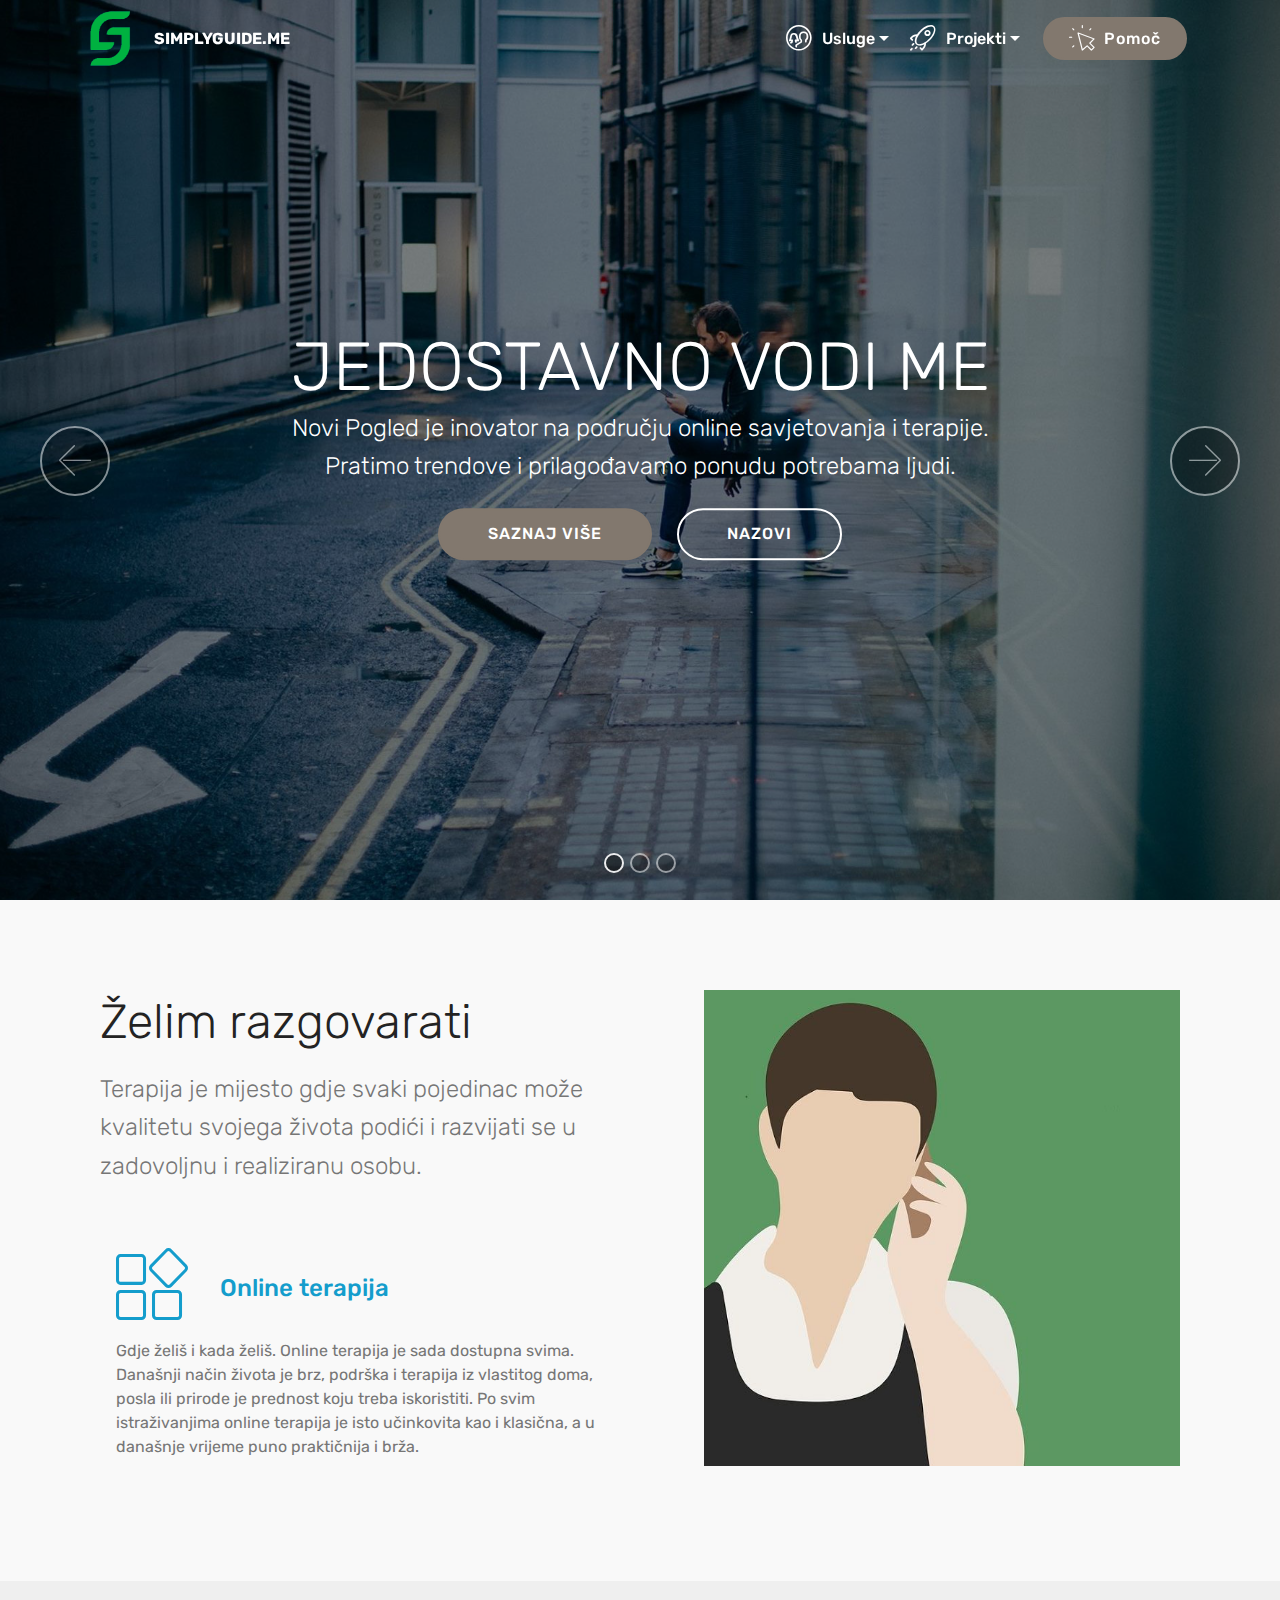
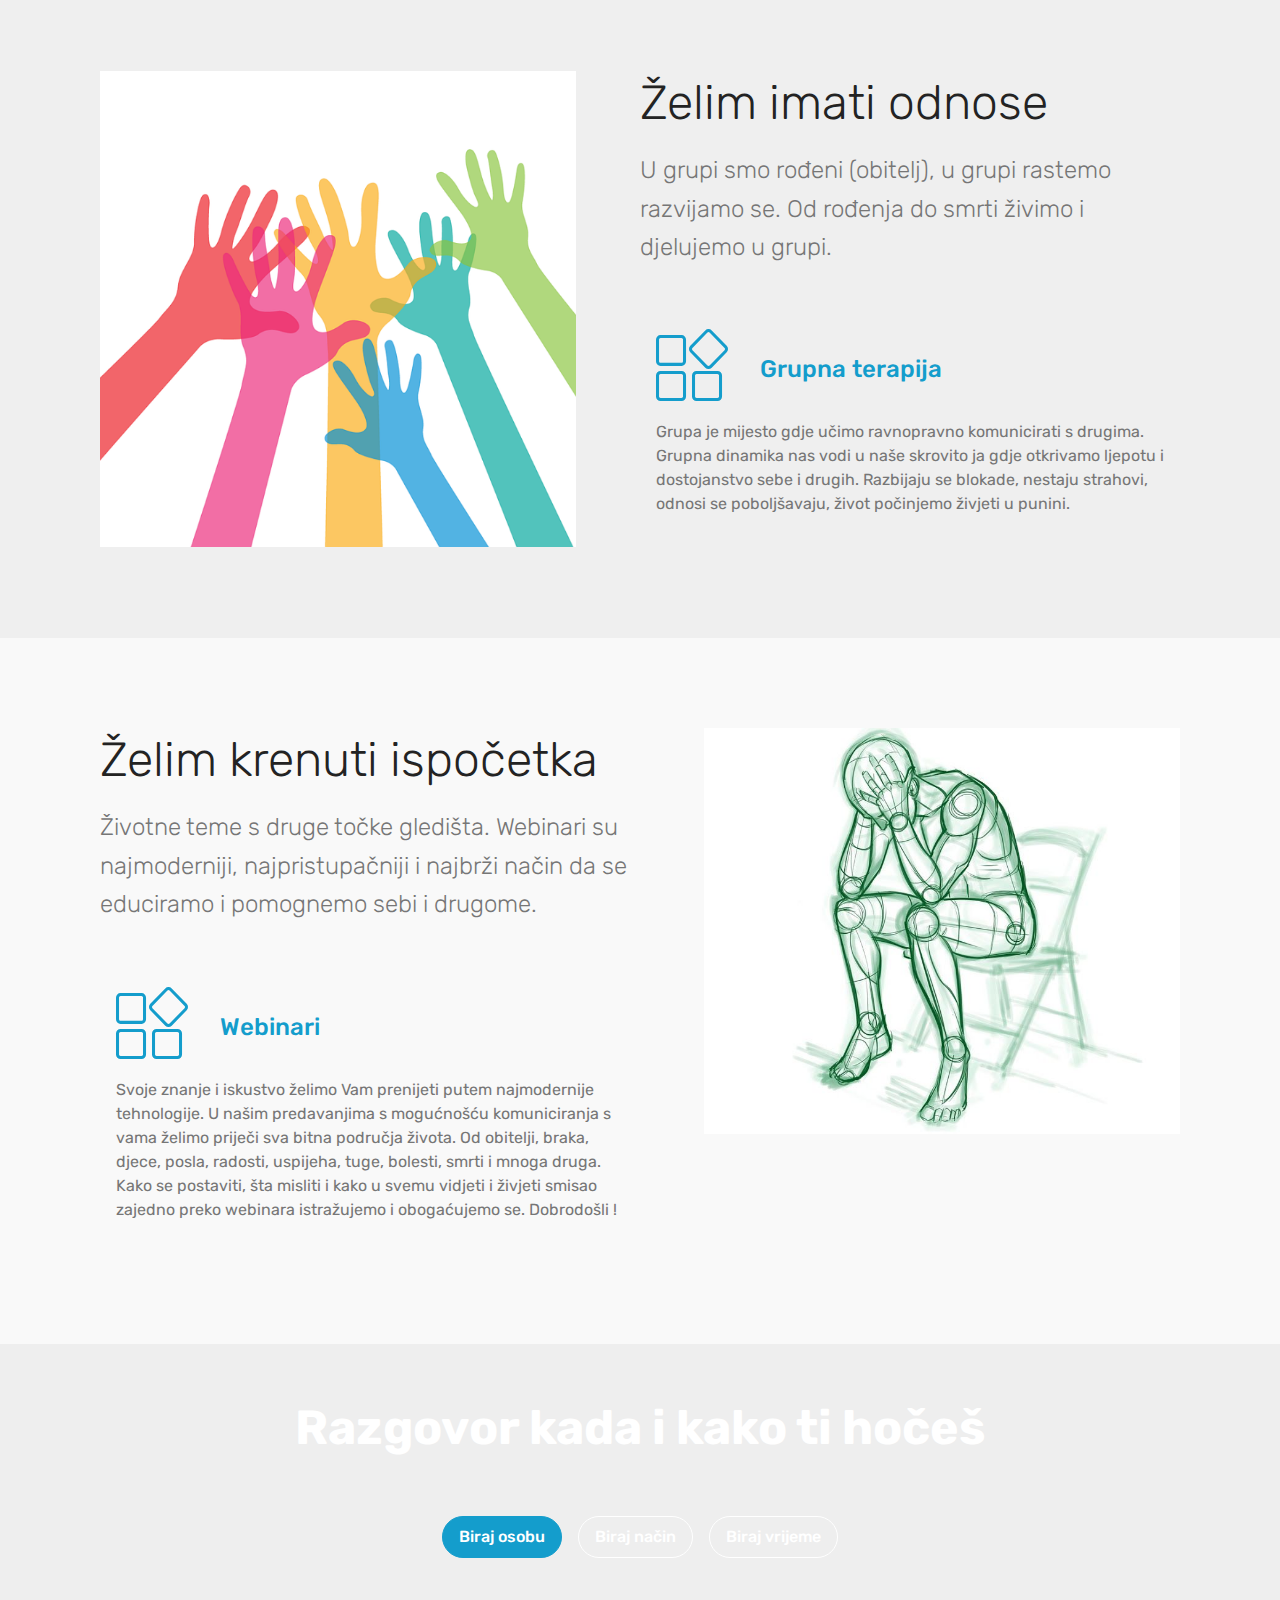
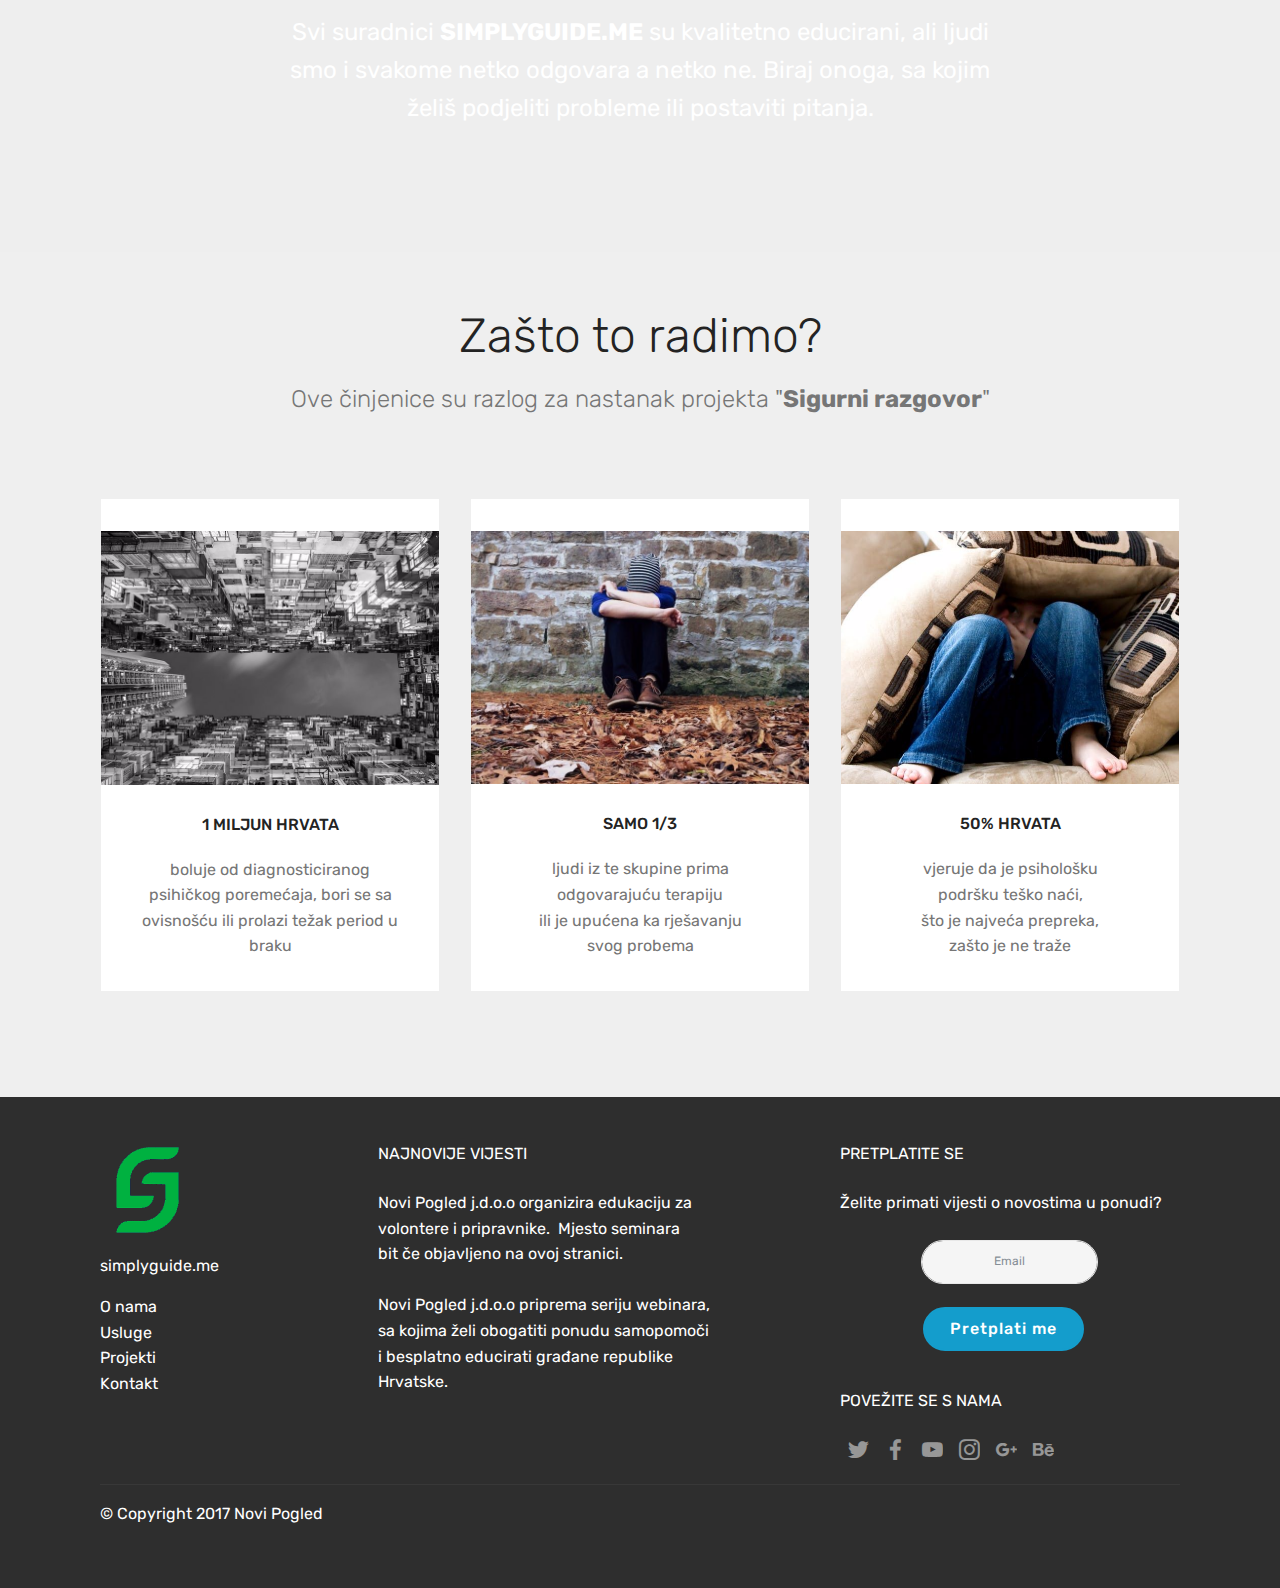
==== index.html @ 4e330787 "create github pages" ====
<!DOCTYPE html>
<html>
<head>
  <!-- Site made with Mobirise Website Builder v4.4.1, https://mobirise.com -->
  <meta charset="UTF-8">
  <meta http-equiv="X-UA-Compatible" content="IE=edge">
  <meta name="generator" content="Mobirise v4.4.1, mobirise.com">
  <meta name="viewport" content="width=device-width, initial-scale=1">
  <link rel="shortcut icon" href="assets/images/android-icon-192x192.png" type="image/x-icon">
  <meta name="description" content="">
  <title>Simply Guide Me</title>
  <link rel="stylesheet" href="assets/web/assets/mobirise-icons-bold/mobirise-icons-bold.css">
  <link rel="stylesheet" href="assets/web/assets/mobirise-icons/mobirise-icons.css">
  <link rel="stylesheet" href="assets/tether/tether.min.css">
  <link rel="stylesheet" href="assets/bootstrap/css/bootstrap.min.css">
  <link rel="stylesheet" href="assets/bootstrap/css/bootstrap-grid.min.css">
  <link rel="stylesheet" href="assets/bootstrap/css/bootstrap-reboot.min.css">
  <link rel="stylesheet" href="assets/dropdown/css/style.css">
  <link rel="stylesheet" href="assets/socicon/css/styles.css">
  <link rel="stylesheet" href="assets/theme/css/style.css">
  <link rel="stylesheet" href="assets/mobirise/css/mbr-additional.css" type="text/css">
  
  
  
</head>
<body>
<section class="menu cid-qAXVScy5Ul" once="menu" id="menu1-2" data-rv-view="463">

    

    <nav class="navbar navbar-expand beta-menu navbar-dropdown align-items-center navbar-fixed-top navbar-toggleable-sm bg-color transparent">
        <button class="navbar-toggler navbar-toggler-right" type="button" data-toggle="collapse" data-target="#navbarSupportedContent" aria-controls="navbarSupportedContent" aria-expanded="false" aria-label="Toggle navigation">
            <div class="hamburger">
                <span></span>
                <span></span>
                <span></span>
                <span></span>
            </div>
        </button>
        <div class="menu-logo">
            <div class="navbar-brand">
                <span class="navbar-logo">
                    <a href="index.html">
                         <img src="assets/images/android-icon-192x192.png" alt="" title="" media-simple="true" style="height: 3.8rem;">
                    </a>
                </span>
                <span class="navbar-caption-wrap"><a class="navbar-caption text-white display-4" href="index.html">
                        SIMPLYGUIDE.ME</a></span>
            </div>
        </div>
        <div class="collapse navbar-collapse" id="navbarSupportedContent">
            <ul class="navbar-nav nav-dropdown" data-app-modern-menu="true"><li class="nav-item dropdown open">
                    <a class="nav-link link text-white dropdown-toggle display-4" href="page1.html" data-toggle="dropdown-submenu" aria-expanded="true"><span class="mbrib-users mbr-iconfont mbr-iconfont-btn"></span>
                        Usluge</a><div class="dropdown-menu"><div class="dropdown open"><a class="text-white dropdown-item dropdown-toggle display-4" href="page1.html" data-toggle="dropdown-submenu" aria-expanded="true">Online terapija<br>Klasična terapija<br>Grupna terapija</a><div class="dropdown-menu dropdown-submenu"><a class="text-white dropdown-item display-4" href="page1.html">Psihoterapija<br>Geštalt terapija<br>Terapija igrom</a></div></div></div>
                </li>
                <li class="nav-item dropdown">
                    <a class="nav-link link text-white dropdown-toggle display-4" href="page2.html" data-toggle="dropdown-submenu" aria-expanded="false"><span class="mbrib-rocket mbr-iconfont mbr-iconfont-btn"></span>
                        Projekti
                    </a><div class="dropdown-menu"><a class="text-white dropdown-item display-4" href="page2.html">Grupe podrške<br>Sigurni razgovor</a></div>
                </li></ul>
            <div class="navbar-buttons mbr-section-btn"><a class="btn btn-sm btn-info display-4" href="page3.html"><span class="mbri-cursor-click mbr-iconfont mbr-iconfont-btn"></span>Pomoč</a></div>
        </div>
    </nav>
</section>

<section class="engine"><a href="https://mobirise.co/k">bootstrap template</a></section><section class="carousel slide cid-qAXMvgN4Mw" data-interval="false" id="slider1-1" data-rv-view="465">

    

    <div class="full-screen"><div class="mbr-slider slide carousel" data-pause="true" data-keyboard="false" data-ride="carousel" data-interval="8000"><ol class="carousel-indicators"><li data-app-prevent-settings="" data-target="#slider1-1" class=" active" data-slide-to="0"></li><li data-app-prevent-settings="" data-target="#slider1-1" data-slide-to="1"></li><li data-app-prevent-settings="" data-target="#slider1-1" data-slide-to="2"></li></ol><div class="carousel-inner" role="listbox"><div class="carousel-item slider-fullscreen-image active" data-bg-video-slide="false" style="background-image: url(assets/images/1.jpg);"><div class="container container-slide"><div class="image_wrapper"><div class="mbr-overlay"></div><img src="assets/images/1.jpg"><div class="carousel-caption justify-content-center"><div class="col-10 align-center"><h2 class="mbr-fonts-style display-1">JEDOSTAVNO VODI ME</h2><p class="lead mbr-text mbr-fonts-style display-5">Novi Pogled je inovator na području online savjetovanja i terapije.<br>Pratimo trendove i prilagođavamo ponudu potrebama ljudi.</p><div class="mbr-section-btn" buttons="0"><a class="btn  display-4 btn-info" href="https://mobirise.com">SAZNAJ VIŠE</a> <a class="btn  btn-white-outline display-4" href="https://mobirise.com">NAZOVI</a></div></div></div></div></div></div><div class="carousel-item slider-fullscreen-image" data-bg-video-slide="false" style="background-image: url(assets/images/czpy9miucaaxnia-1200x801.jpg);"><div class="container container-slide"><div class="image_wrapper"><div class="mbr-overlay"></div><img src="assets/images/czpy9miucaaxnia-1200x801.jpg"><div class="carousel-caption justify-content-center"><div class="col-10 align-center"><h2 class="mbr-fonts-style display-1">TAMO GDJE JA HOČU</h2><p class="lead mbr-text mbr-fonts-style display-5">Samo mi znamo gdje i kada se osječamo ugodno i sigurno. <br>Povjerljivi razgovori ne trebaju biti povezani sa neugodnim <br>prostorijama i čekanjem na red.</p><div class="mbr-section-btn" buttons="0"><a class="btn  display-4 btn-info" href="https://mobirise.com">SAZNAJ VIŠE</a> <a class="btn  btn-white-outline display-4" href="https://mobirise.com">NAZOVI</a></div></div></div></div></div></div><div class="carousel-item slider-fullscreen-image" data-bg-video-slide="false" style="background-image: url(assets/images/arbol-ciudad-1280x853.jpg);"><div class="container container-slide"><div class="image_wrapper"><div class="mbr-overlay"></div><img src="assets/images/arbol-ciudad-1280x853.jpg"><div class="carousel-caption justify-content-center"><div class="col-10 align-center"><h2 class="mbr-fonts-style display-1">PRAVO NA PRIVATNOST</h2><p class="lead mbr-text mbr-fonts-style display-5">Razgovor o osobnim stvarima je pitanje povjerenja.<br>Nitko ne želi da mu u osobne stvari nos zabadaju stranci.</p><div class="mbr-section-btn" buttons="0"><a class="btn btn-info display-4" href="https://mobirise.com">SAZNAJ VIŠE</a> <a class="btn  btn-white-outline display-4" href="https://mobirise.com">NAZOVI</a></div></div></div></div></div></div></div><a data-app-prevent-settings="" class="carousel-control carousel-control-prev" role="button" data-slide="prev" href="#slider1-1"><span aria-hidden="true" class="mbri-left mbr-iconfont"></span><span class="sr-only">Previous</span></a><a data-app-prevent-settings="" class="carousel-control carousel-control-next" role="button" data-slide="next" href="#slider1-1"><span aria-hidden="true" class="mbri-right mbr-iconfont"></span><span class="sr-only">Next</span></a></div></div>

</section>

<section class="features11 cid-qAYolWRcLG" id="features11-3" data-rv-view="477">

    

    

    <div class="container">   
        <div class="col-md-12">
            <div class="media-container-row">
                <div class="mbr-figure" style="width: 50%;">
                    <a href="page1.html"><img src="assets/images/cdn.pixabay.com-6-659x659.jpg" alt="Mobirise" title="" media-simple="true"></a>
                </div>
                <div class=" align-left aside-content">
                    <h2 class="mbr-title pt-2 mbr-fonts-style display-2">
                        Želim razgovarati</h2>
                    <div class="mbr-section-text">
                        <p class="mbr-text mb-5 pt-3 mbr-light mbr-fonts-style display-5">Terapija je mijesto gdje svaki pojedinac može kvalitetu svojega života podići i razvijati se u zadovoljnu i realiziranu osobu.
                        </p>
                    </div>

                    <div class="block-content">
                        <div class="card p-3 pr-3">
                            <div class="media">
                                <div class=" align-self-center card-img pb-3">
                                    <span class="mbr-iconfont mbri-extension" style="color: rgb(20, 157, 204);" media-simple="true"></span>
                                </div>     
                                <div class="media-body">
                                    <h4 class="card-title mbr-fonts-style display-5">
                                        Online terapija</h4>
                                </div>
                            </div>                

                            <div class="card-box">
                                <p class="block-text mbr-fonts-style display-7">
                                   Gdje želiš i kada želiš. Online terapija je sada dostupna svima. Današnji način života je brz, podrška i terapija iz vlastitog doma, posla ili prirode je prednost koju treba iskoristiti. Po svim istraživanjima online terapija je isto učinkovita kao i klasična, a u današnje vrijeme puno praktičnija i brža.</p>
                            </div>
                        </div>

                        
                    </div>
                </div>
            </div>
        </div> 
    </div>          
</section>

<section class="features11 cid-qAYoveXhPT" id="features11-4" data-rv-view="480">

    

    

    <div class="container">   
        <div class="col-md-12">
            <div class="media-container-row">
                <div class="mbr-figure" style="width: 50%;">
                    <a href="page1.html"><img src="assets/images/cdn.pixabay.com-1-659x659.png" alt="Mobirise" title="" media-simple="true"></a>
                </div>
                <div class=" align-left aside-content">
                    <h2 class="mbr-title pt-2 mbr-fonts-style display-2">
                        Želim imati odnose</h2>
                    <div class="mbr-section-text">
                        <p class="mbr-text mb-5 pt-3 mbr-light mbr-fonts-style display-5">
                        U grupi  smo rođeni (obitelj), u grupi rastemo razvijamo se. Od rođenja do smrti živimo i djelujemo u grupi.
                        </p>
                    </div>

                    <div class="block-content">
                        <div class="card p-3 pr-3">
                            <div class="media">
                                <div class=" align-self-center card-img pb-3">
                                    <span class="mbr-iconfont mbri-extension" style="color: rgb(20, 157, 204);" media-simple="true"></span>
                                </div>     
                                <div class="media-body">
                                    <h4 class="card-title mbr-fonts-style display-5">
                                        Grupna terapija</h4>
                                </div>
                            </div>                

                            <div class="card-box">
                                <p class="block-text mbr-fonts-style display-7">
                                   Grupa je mijesto gdje učimo ravnopravno komunicirati s drugima. Grupna dinamika nas vodi u naše skrovito ja gdje otkrivamo ljepotu i dostojanstvo sebe i drugih. Razbijaju se blokade, nestaju strahovi, odnosi se poboljšavaju, život počinjemo živjeti u punini. 
                                </p>
                            </div>
                        </div>

                        
                    </div>
                </div>
            </div>
        </div> 
    </div>          
</section>

<section class="features11 cid-qAYoyVyz1J" id="features11-5" data-rv-view="483">

    

    

    <div class="container">   
        <div class="col-md-12">
            <div class="media-container-row">
                <div class="mbr-figure" style="width: 50%;">
                    <a href="page1.html"><img src="assets/images/cdn.pixabay.com-10-774x659.jpg" alt="Mobirise" title="" media-simple="true"></a>
                </div>
                <div class=" align-left aside-content">
                    <h2 class="mbr-title pt-2 mbr-fonts-style display-2">
                        Želim krenuti ispočetka</h2>
                    <div class="mbr-section-text">
                        <p class="mbr-text mb-5 pt-3 mbr-light mbr-fonts-style display-5">
                        Životne teme s druge točke gledišta. Webinari su najmoderniji, najpristupačniji i najbrži način da se educiramo i pomognemo sebi i drugome.</p>
                    </div>

                    <div class="block-content">
                        <div class="card p-3 pr-3">
                            <div class="media">
                                <div class=" align-self-center card-img pb-3">
                                    <span class="mbr-iconfont mbri-extension" style="color: rgb(20, 157, 204);" media-simple="true"></span>
                                </div>     
                                <div class="media-body">
                                    <h4 class="card-title mbr-fonts-style display-5">
                                        Webinari</h4>
                                </div>
                            </div>                

                            <div class="card-box">
                                <p class="block-text mbr-fonts-style display-7">Svoje znanje i iskustvo želimo Vam prenijeti putem najmodernije tehnologije. U našim predavanjima s mogućnošću komuniciranja s vama želimo priječi sva bitna područja života.&nbsp;Od obitelji, braka, djece, posla, radosti, uspijeha, tuge, bolesti, smrti i mnoga druga. Kako se postaviti, šta misliti i kako u svemu vidjeti i živjeti smisao zajedno preko webinara istražujemo i obogaćujemo se. Dobrodošli !</p>
                            </div>
                        </div>

                        
                    </div>
                </div>
            </div>
        </div> 
    </div>          
</section>

<section class="tabs1 cid-qAYuFYxfHG mbr-parallax-background" id="tabs1-6" data-rv-view="486">

    

    
    <div class="container">
        <h2 class="mbr-white align-center pb-5 mbr-fonts-style mbr-bold display-2">Razgovor kada i kako ti hočeš</h2>
        <div class="media-container-row">
            <div class="col-12 col-md-8">
                <ul class="nav nav-tabs" role="tablist">
                    <li class="nav-item"><a class="nav-link mbr-fonts-style active display-7" role="tab" data-toggle="tab" href="#tabs1-6_tab0" aria-expanded="true">
                            Biraj osobu</a></li>
                    <li class="nav-item"><a class="nav-link mbr-fonts-style active display-7" role="tab" data-toggle="tab" href="#tabs1-6_tab1" aria-expanded="true">Biraj način</a></li>
                    <li class="nav-item"><a class="nav-link mbr-fonts-style active display-7" role="tab" data-toggle="tab" href="#tabs1-6_tab2" aria-expanded="true">Biraj vrijeme</a></li>
                    
                    
                    
                </ul>
                <div class="tab-content">
                    <div id="tab1" class="tab-pane in active" role="tabpanel">
                        <div class="row">
                            <div class="col-md-12">
                                <p class="mbr-text py-5 mbr-fonts-style display-5">
                                    Svi suradnici <strong>SIMPLYGUIDE.ME</strong> su kvalitetno educirani, ali ljudi smo i svakome netko odgovara a netko ne. Biraj onoga, sa kojim želiš podjeliti probleme ili postaviti pitanja.</p>
                            </div>
                        </div>
                    </div>
                    <div id="tab2" class="tab-pane" role="tabpanel">
                        <div class="row">
                            <div class="col-md-12">
                                <p class="mbr-text py-5 mbr-fonts-style display-5">Nekome više odgovara chat, nekome video razgovor, nekome telefon a nekome razgovor iz oči u oči. <strong>SIMPLYGUIDE.ME</strong> pokriva sve načine komunikacije.</p>
                            </div>
                        </div>
                    </div>
                    <div id="tab3" class="tab-pane" role="tabpanel">
                        <div class="row">
                            <div class="col-md-12">
                                <p class="mbr-text py-5 mbr-fonts-style display-5">
                                    Vrijeme ne postoji. Postoji život i ljudi oko nas. Zato projekt <strong>"SIGURNI RAZGOVOR"</strong>&nbsp;nema radno vrijeme, nego se prilagođava onome, kome je potreban razgovor. &nbsp;</p>
                            </div>
                        </div>
                    </div>
                    
                    
                    
                </div>
            </div>
        </div>
    </div>
</section>

<section class="mbr-section content4 cid-qB5pjZQyq2" id="content4-j" data-rv-view="489">

    

    <div class="container">
        <div class="media-container-row">
            <div class="title col-12 col-md-8">
                <h2 class="align-center pb-3 mbr-fonts-style display-2">Zašto to radimo?</h2>
                <h3 class="mbr-section-subtitle align-center mbr-light mbr-fonts-style display-5">Ove činjenice su razlog za nastanak projekta "<strong>Sigurni razgovor</strong>"</h3>
                
            </div>
        </div>
    </div>
</section>

<section class="features3 cid-qB5oroRswb" id="features3-i" data-rv-view="491">

    

    
    <div class="container">
        <div class="media-container-row">
            <div class="card p-3 col-12 col-md-6 col-lg-4">
                <div class="card-wrapper">
                    <div class="card-img">
                        <a href="page2.html#image1-f"><img src="assets/images/cdn.pixabay.com-19-960x640.jpg" alt="Mobirise" title="" media-simple="true"></a>
                    </div>
                    <div class="card-box">
                        <h4 class="card-title mbr-fonts-style display-7">1 MILJUN HRVATA</h4>
                        <p class="mbr-text mbr-fonts-style display-7">boluje od diagnosticiranog 
<br>psihičkog poremećaja, bori se sa ovisnošću ili prolazi težak period u braku</p>
                    </div>
                    
                </div>
            </div>

            <div class="card p-3 col-12 col-md-6 col-lg-4">
                <div class="card-wrapper">
                    <div class="card-img">
                        <a href="page2.html#image1-f"><img src="assets/images/images.pexels.com-5-911x650.jpg" alt="Mobirise" title="" media-simple="true"></a>
                    </div>
                    <div class="card-box">
                        <h4 class="card-title mbr-fonts-style display-7">SAMO 1/3</h4>
                        <p class="mbr-text mbr-fonts-style display-7">ljudi iz te skupine prima odgovarajuću terapiju 
<br>ili je upućena ka rješavanju 
<br>svog probema</p>
                    </div>
                    
                </div>
            </div>

            <div class="card p-3 col-12 col-md-6 col-lg-4">
                <div class="card-wrapper">
                    <div class="card-img">
                        <a href="page2.html#image1-f"><img src="assets/images/images.pexels.com-10-940x627.jpg" alt="Mobirise" title="" media-simple="true"></a>
                    </div>
                    <div class="card-box">
                        <h4 class="card-title mbr-fonts-style display-7">50% HRVATA</h4>
                        <p class="mbr-text mbr-fonts-style display-7">vjeruje da je psihološku 
<br>podršku teško naći, 
<br>što je najveća prepreka, <br>zašto je ne traže</p>
                    </div>
                    
                </div>
            </div>

            
        </div>
    </div>
</section>

<section class="footer4 cid-qAYuV22Q82" id="footer4-8" data-rv-view="494">

    

    

    <div class="container">
        <div class="media-container-row content mbr-white">
            <div class="col-md-3 col-sm-4">
                <div class="mb-3 img-logo">
                    <a href="index.html">
                        <img src="assets/images/android-icon-192x192.png" alt="Mobirise" title="" media-simple="true">
                    </a>
                </div>
                <p class="mb-3 mbr-fonts-style foot-title display-7">
                    simplyguide.me</p>
                <p class="mbr-text mbr-fonts-style mbr-links-column display-7">O nama&nbsp;<br>Usluge<br>Projekti<br>Kontakt</p>
            </div>
            <div class="col-md-4 col-sm-8">
                <p class="mb-4 foot-title mbr-fonts-style display-7">
                    NAJNOVIJE VIJESTI</p>
                <p class="mbr-text mbr-fonts-style foot-text display-7">
                    Novi Pogled j.d.o.o organizira edukaciju za<br>volontere i pripravnike. &nbsp;Mjesto seminara<br>bit če objavljeno na ovoj stranici.<br><br>Novi Pogled j.d.o.o priprema seriju webinara,<br>sa kojima želi obogatiti ponudu samopomoči<br>i besplatno educirati građane republike Hrvatske.
                </p>
            </div>
            <div class="col-md-4 offset-md-1 col-sm-12">
                <p class="mb-4 foot-title mbr-fonts-style display-7">
                    PRETPLATITE SE</p>
                <p class="mbr-text mbr-fonts-style form-text display-7">Želite primati vijesti o novostima u ponudi?</p>
                <div class="media-container-column" data-form-type="formoid">
                    <div data-form-alert="" hidden="" class="align-center">
                        Thanks for filling out the form!
                    </div>

                    <form class="form-inline" action="https://mobirise.com/" method="post" data-form-title="Mobirise Form">
                        <input type="hidden" value="YczwNSp0Oge/d+PKLREcWaut9qtmqM2kZKTEwFp32JK7mdMlb6kvBp0A0LctDlzySGigmhZU5uhDK8CDcGbeL1lXiM5kYurGDwMf7CXz+PsFV5KSKZwn1q8+qz1l3AT+" data-form-email="true">
                        <div class="form-group">
                            <input type="email" class="form-control input-sm input-inverse my-2" name="email" required="" data-form-field="Email" placeholder="Email" id="email-footer4-8">
                        </div>
                        <div class="input-group-btn m-2"><button href="" class="btn btn-primary display-4" type="submit" role="button">Pretplati me</button></div>
                    </form>
                </div>
                <p class="mb-4 mbr-fonts-style foot-title display-7"><br>POVEŽITE SE S NAMA</p>
                <div class="social-list pl-0 mb-0">
                        <div class="soc-item">
                            <a href="https://twitter.com/mobirise" target="_blank">
                                <span class="socicon-twitter socicon mbr-iconfont mbr-iconfont-social" media-simple="true"></span>
                            </a>
                        </div>
                        <div class="soc-item">
                            <a href="https://www.facebook.com/pages/Mobirise/1616226671953247" target="_blank">
                                <span class="socicon-facebook socicon mbr-iconfont mbr-iconfont-social" media-simple="true"></span>
                            </a>
                        </div>
                        <div class="soc-item">
                            <a href="https://www.youtube.com/c/mobirise" target="_blank">
                                <span class="socicon-youtube socicon mbr-iconfont mbr-iconfont-social" media-simple="true"></span>
                            </a>
                        </div>
                        <div class="soc-item">
                            <a href="https://instagram.com/mobirise" target="_blank">
                                <span class="socicon-instagram socicon mbr-iconfont mbr-iconfont-social" media-simple="true"></span>
                            </a>
                        </div>
                        <div class="soc-item">
                            <a href="https://plus.google.com/u/0/+Mobirise" target="_blank">
                                <span class="socicon-googleplus socicon mbr-iconfont mbr-iconfont-social" media-simple="true"></span>
                            </a>
                        </div>
                        <div class="soc-item">
                            <a href="https://www.behance.net/Mobirise" target="_blank">
                                <span class="socicon-behance socicon mbr-iconfont mbr-iconfont-social" media-simple="true"></span>
                            </a>
                        </div>
                </div>
            </div>
        </div>
        <div class="footer-lower">
            <div class="media-container-row">
                <div class="col-sm-12">
                    <hr>
                </div>
            </div>
            <div class="media-container-row mbr-white">
                <div class="col-sm-12 copyright">
                    <p class="mbr-text mbr-fonts-style display-7">
                        © Copyright 2017 Novi Pogled</p>
                </div>
            </div>
        </div>
    </div>
</section>


  <script src="assets/web/assets/jquery/jquery.min.js"></script>
  <script src="assets/popper/popper.min.js"></script>
  <script src="assets/tether/tether.min.js"></script>
  <script src="assets/bootstrap/js/bootstrap.min.js"></script>
  <script src="assets/dropdown/js/script.min.js"></script>
  <script src="assets/touch-swipe/jquery.touch-swipe.min.js"></script>
  <script src="assets/jquery-mb-vimeo_player/jquery.mb.vimeo_player.js"></script>
  <script src="assets/smooth-scroll/smooth-scroll.js"></script>
  <script src="assets/bootstrap-carousel-swipe/bootstrap-carousel-swipe.js"></script>
  <script src="assets/jarallax/jarallax.min.js"></script>
  <script src="assets/jquery-mb-ytplayer/jquery.mb.ytplayer.min.js"></script>
  <script src="assets/theme/js/script.js"></script>
  <script src="assets/formoid/formoid.min.js"></script>
  <script src="assets/mobirise-slider-video/script.js"></script>
  
  
</body>
</html>
---- assets/web/assets/mobirise-icons-bold/mobirise-icons-bold.css ----
@font-face {
  font-family: 'mobirise-icons-bold';
  src:  url('mobirise-icons-bold.eot?m1l4yr');
  src:  url('mobirise-icons-bold.eot?m1l4yr#iefix') format('embedded-opentype'),
    url('mobirise-icons-bold.ttf?m1l4yr') format('truetype'),
    url('mobirise-icons-bold.woff?m1l4yr') format('woff'),
    url('mobirise-icons-bold.svg?m1l4yr#mobirise-icons-bold') format('svg');
  font-weight: normal;
  font-style: normal;
}

[class^="mbrib-"], [class*="mbrib-"] {
  /* use !important to prevent issues with browser extensions that change fonts */
  font-family: 'mobirise-icons-bold' !important;
  speak: none;
  font-style: normal;
  font-weight: normal;
  font-variant: normal;
  text-transform: none;
  line-height: 1;

  /* Better Font Rendering =========== */
  -webkit-font-smoothing: antialiased;
  -moz-osx-font-smoothing: grayscale;
}

.mbrib-add-submenu:before {
  content: "\e900";
}
.mbrib-alert:before {
  content: "\e901";
}
.mbrib-align-center:before {
  content: "\e902";
}
.mbrib-align-justify:before {
  content: "\e903";
}
.mbrib-align-left:before {
  content: "\e904";
}
.mbrib-align-right:before {
  content: "\e905";
}
.mbrib-android:before {
  content: "\e906";
}
.mbrib-apple:before {
  content: "\e907";
}
.mbrib-arrow-down:before {
  content: "\e908";
}
.mbrib-arrow-next:before {
  content: "\e909";
}
.mbrib-arrow-prev:before {
  content: "\e90a";
}
.mbrib-arrow-up:before {
  content: "\e90b";
}
.mbrib-bold:before {
  content: "\e90c";
}
.mbrib-bookmark:before {
  content: "\e90d";
}
.mbrib-bootstrap:before {
  content: "\e90e";
}
.mbrib-briefcase:before {
  content: "\e90f";
}
.mbrib-browse:before {
  content: "\e910";
}
.mbrib-bulleted-list:before {
  content: "\e911";
}
.mbrib-calendar:before {
  content: "\e912";
}
.mbrib-camera:before {
  content: "\e913";
}
.mbrib-cart-add:before {
  content: "\e914";
}
.mbrib-cart-full:before {
  content: "\e915";
}
.mbrib-cash:before {
  content: "\e916";
}
.mbrib-change-style:before {
  content: "\e917";
}
.mbrib-chat:before {
  content: "\e918";
}
.mbrib-clock:before {
  content: "\e919";
}
.mbrib-close:before {
  content: "\e91a";
}
.mbrib-cloud:before {
  content: "\e91b";
}
.mbrib-code:before {
  content: "\e91c";
}
.mbrib-contact-form:before {
  content: "\e91d";
}
.mbrib-credit-card:before {
  content: "\e91e";
}
.mbrib-cursor-click:before {
  content: "\e91f";
}
.mbrib-cust-feedback:before {
  content: "\e920";
}
.mbrib-database:before {
  content: "\e921";
}
.mbrib-delivery:before {
  content: "\e922";
}
.mbrib-desktop:before {
  content: "\e923";
}
.mbrib-devices:before {
  content: "\e924";
}
.mbrib-down:before {
  content: "\e925";
}
.mbrib-download:before {
  content: "\e926";
}
.mbrib-drag-n-drop:before {
  content: "\e927";
}
.mbrib-drag-n-drop2:before {
  content: "\e928";
}
.mbrib-edit:before {
  content: "\e929";
}
.mbrib-edit2:before {
  content: "\e92a";
}
.mbrib-error:before {
  content: "\e92b";
}
.mbrib-extension:before {
  content: "\e92c";
}
.mbrib-features:before {
  content: "\e92d";
}
.mbrib-file:before {
  content: "\e92e";
}
.mbrib-flag:before {
  content: "\e92f";
}
.mbrib-folder:before {
  content: "\e930";
}
.mbrib-gift:before {
  content: "\e931";
}
.mbrib-github:before {
  content: "\e932";
}
.mbrib-globe-2:before {
  content: "\e933";
}
.mbrib-globe:before {
  content: "\e934";
}
.mbrib-growing-chart:before {
  content: "\e935";
}
.mbrib-hearth:before {
  content: "\e936";
}
.mbrib-help:before {
  content: "\e937";
}
.mbrib-home:before {
  content: "\e938";
}
.mbrib-hot-cup:before {
  content: "\e939";
}
.mbrib-idea:before {
  content: "\e93a";
}
.mbrib-image-gallery:before {
  content: "\e93b";
}
.mbrib-image-slider:before {
  content: "\e93c";
}
.mbrib-info:before {
  content: "\e93d";
}
.mbrib-italic:before {
  content: "\e93e";
}
.mbrib-key:before {
  content: "\e93f";
}
.mbrib-laptop:before {
  content: "\e940";
}
.mbrib-layers:before {
  content: "\e941";
}
.mbrib-left-right:before {
  content: "\e942";
}
.mbrib-left:before {
  content: "\e943";
}
.mbrib-letter:before {
  content: "\e944";
}
.mbrib-like:before {
  content: "\e945";
}
.mbrib-link:before {
  content: "\e946";
}
.mbrib-lock:before {
  content: "\e947";
}
.mbrib-login:before {
  content: "\e948";
}
.mbrib-logout:before {
  content: "\e949";
}
.mbrib-magic-stick:before {
  content: "\e94a";
}
.mbrib-map-pin:before {
  content: "\e94b";
}
.mbrib-menu:before {
  content: "\e94c";
}
.mbrib-mobile:before {
  content: "\e94d";
}
.mbrib-mobile2:before {
  content: "\e94e";
}
.mbrib-mobirise:before {
  content: "\e94f";
}
.mbrib-more-horizontal:before {
  content: "\e950";
}
.mbrib-more-vertical:before {
  content: "\e951";
}
.mbrib-music:before {
  content: "\e952";
}
.mbrib-new-file:before {
  content: "\e953";
}
.mbrib-numbered-list:before {
  content: "\e954";
}
.mbrib-opened-folder:before {
  content: "\e955";
}
.mbrib-pages:before {
  content: "\e956";
}
.mbrib-paper-plane:before {
  content: "\e957";
}
.mbrib-paperclip:before {
  content: "\e958";
}
.mbrib-photo:before {
  content: "\e959";
}
.mbrib-photos:before {
  content: "\e95a";
}
.mbrib-pin:before {
  content: "\e95b";
}
.mbrib-play:before {
  content: "\e95c";
}
.mbrib-plus:before {
  content: "\e95d";
}
.mbrib-preview:before {
  content: "\e95e";
}
.mbrib-print:before {
  content: "\e95f";
}
.mbrib-protect:before {
  content: "\e960";
}
.mbrib-question:before {
  content: "\e961";
}
.mbrib-quote-left:before {
  content: "\e962";
}
.mbrib-quote-right:before {
  content: "\e963";
}
.mbrib-redo:before {
  content: "\e964";
}
.mbrib-refresh:before {
  content: "\e965";
}
.mbrib-responsive:before {
  content: "\e966";
}
.mbrib-right:before {
  content: "\e967";
}
.mbrib-rocket:before {
  content: "\e968";
}
.mbrib-sad-face:before {
  content: "\e969";
}
.mbrib-sale:before {
  content: "\e96a";
}
.mbrib-save:before {
  content: "\e96b";
}
.mbrib-search:before {
  content: "\e96c";
}
.mbrib-setting:before {
  content: "\e96d";
}
.mbrib-setting2:before {
  content: "\e96e";
}
.mbrib-setting3:before {
  content: "\e96f";
}
.mbrib-share:before {
  content: "\e970";
}
.mbrib-shopping-bag:before {
  content: "\e971";
}
.mbrib-shopping-basket:before {
  content: "\e972";
}
.mbrib-shopping-cart:before {
  content: "\e973";
}
.mbrib-sites:before {
  content: "\e974";
}
.mbrib-smile-face:before {
  content: "\e975";
}
.mbrib-speed:before {
  content: "\e976";
}
.mbrib-star:before {
  content: "\e977";
}
.mbrib-success:before {
  content: "\e978";
}
.mbrib-sun:before {
  content: "\e979";
}
.mbrib-sun2:before {
  content: "\e97a";
}
.mbrib-tablet-vertical:before {
  content: "\e97b";
}
.mbrib-tablet:before {
  content: "\e97c";
}
.mbrib-target:before {
  content: "\e97d";
}
.mbrib-timer:before {
  content: "\e97e";
}
.mbrib-to-ftp:before {
  content: "\e97f";
}
.mbrib-to-local-drive:before {
  content: "\e980";
}
.mbrib-touch-swipe:before {
  content: "\e981";
}
.mbrib-touch:before {
  content: "\e982";
}
.mbrib-trash:before {
  content: "\e983";
}
.mbrib-underline:before {
  content: "\e984";
}
.mbrib-undo:before {
  content: "\e985";
}
.mbrib-unlink:before {
  content: "\e986";
}
.mbrib-unlock:before {
  content: "\e987";
}
.mbrib-up-down:before {
  content: "\e988";
}
.mbrib-up:before {
  content: "\e989";
}
.mbrib-update:before {
  content: "\e98a";
}
.mbrib-upload:before {
  content: "\e98b";
}
.mbrib-user:before {
  content: "\e98c";
}
.mbrib-user2:before {
  content: "\e98d";
}
.mbrib-users:before {
  content: "\e98e";
}
.mbrib-video-play:before {
  content: "\e98f";
}
.mbrib-video:before {
  content: "\e990";
}
.mbrib-watch:before {
  content: "\e991";
}
.mbrib-website-theme:before {
  content: "\e992";
}
.mbrib-wifi:before {
  content: "\e993";
}
.mbrib-windows:before {
  content: "\e994";
}
.mbrib-zoom-out:before {
  content: "\e995";
}
---- assets/web/assets/mobirise-icons/mobirise-icons.css ----
@font-face {
  font-family: 'MobiriseIcons';
  src:  url('mobirise-icons.eot?spat4u');
  src:  url('mobirise-icons.eot?spat4u#iefix') format('embedded-opentype'),
    url('mobirise-icons.ttf?spat4u') format('truetype'),
    url('mobirise-icons.woff?spat4u') format('woff'),
    url('mobirise-icons.svg?spat4u#MobiriseIcons') format('svg');
  font-weight: normal;
  font-style: normal;
}

[class^="mbri-"], [class*=" mbri-"] {
  /* use !important to prevent issues with browser extensions that change fonts */
  font-family: MobiriseIcons !important;
  speak: none;
  font-style: normal;
  font-weight: normal;
  font-variant: normal;
  text-transform: none;
  line-height: 1;

  /* Better Font Rendering =========== */
  -webkit-font-smoothing: antialiased;
  -moz-osx-font-smoothing: grayscale;
}

.mbri-add-submenu:before {
  content: "\e900";
}
.mbri-alert:before {
  content: "\e901";
}
.mbri-align-center:before {
  content: "\e902";
}
.mbri-align-justify:before {
  content: "\e903";
}
.mbri-align-left:before {
  content: "\e904";
}
.mbri-align-right:before {
  content: "\e905";
}
.mbri-android:before {
  content: "\e906";
}
.mbri-apple:before {
  content: "\e907";
}
.mbri-arrow-down:before {
  content: "\e908";
}
.mbri-arrow-next:before {
  content: "\e909";
}
.mbri-arrow-prev:before {
  content: "\e90a";
}
.mbri-arrow-up:before {
  content: "\e90b";
}
.mbri-bold:before {
  content: "\e90c";
}
.mbri-bookmark:before {
  content: "\e90d";
}
.mbri-bootstrap:before {
  content: "\e90e";
}
.mbri-briefcase:before {
  content: "\e90f";
}
.mbri-browse:before {
  content: "\e910";
}
.mbri-bulleted-list:before {
  content: "\e911";
}
.mbri-calendar:before {
  content: "\e912";
}
.mbri-camera:before {
  content: "\e913";
}
.mbri-cart-add:before {
  content: "\e914";
}
.mbri-cart-full:before {
  content: "\e915";
}
.mbri-cash:before {
  content: "\e916";
}
.mbri-change-style:before {
  content: "\e917";
}
.mbri-chat:before {
  content: "\e918";
}
.mbri-clock:before {
  content: "\e919";
}
.mbri-close:before {
  content: "\e91a";
}
.mbri-cloud:before {
  content: "\e91b";
}
.mbri-code:before {
  content: "\e91c";
}
.mbri-contact-form:before {
  content: "\e91d";
}
.mbri-credit-card:before {
  content: "\e91e";
}
.mbri-cursor-click:before {
  content: "\e91f";
}
.mbri-cust-feedback:before {
  content: "\e920";
}
.mbri-database:before {
  content: "\e921";
}
.mbri-delivery:before {
  content: "\e922";
}
.mbri-desktop:before {
  content: "\e923";
}
.mbri-devices:before {
  content: "\e924";
}
.mbri-down:before {
  content: "\e925";
}
.mbri-download:before {
  content: "\e989";
}
.mbri-drag-n-drop:before {
  content: "\e927";
}
.mbri-drag-n-drop2:before {
  content: "\e928";
}
.mbri-edit:before {
  content: "\e929";
}
.mbri-edit2:before {
  content: "\e92a";
}
.mbri-error:before {
  content: "\e92b";
}
.mbri-extension:before {
  content: "\e92c";
}
.mbri-features:before {
  content: "\e92d";
}
.mbri-file:before {
  content: "\e92e";
}
.mbri-flag:before {
  content: "\e92f";
}
.mbri-folder:before {
  content: "\e930";
}
.mbri-gift:before {
  content: "\e931";
}
.mbri-github:before {
  content: "\e932";
}
.mbri-globe:before {
  content: "\e933";
}
.mbri-globe-2:before {
  content: "\e934";
}
.mbri-growing-chart:before {
  content: "\e935";
}
.mbri-hearth:before {
  content: "\e936";
}
.mbri-help:before {
  content: "\e937";
}
.mbri-home:before {
  content: "\e938";
}
.mbri-hot-cup:before {
  content: "\e939";
}
.mbri-idea:before {
  content: "\e93a";
}
.mbri-image-gallery:before {
  content: "\e93b";
}
.mbri-image-slider:before {
  content: "\e93c";
}
.mbri-info:before {
  content: "\e93d";
}
.mbri-italic:before {
  content: "\e93e";
}
.mbri-key:before {
  content: "\e93f";
}
.mbri-laptop:before {
  content: "\e940";
}
.mbri-layers:before {
  content: "\e941";
}
.mbri-left-right:before {
  content: "\e942";
}
.mbri-left:before {
  content: "\e943";
}
.mbri-letter:before {
  content: "\e944";
}
.mbri-like:before {
  content: "\e945";
}
.mbri-link:before {
  content: "\e946";
}
.mbri-lock:before {
  content: "\e947";
}
.mbri-login:before {
  content: "\e948";
}
.mbri-logout:before {
  content: "\e949";
}
.mbri-magic-stick:before {
  content: "\e94a";
}
.mbri-map-pin:before {
  content: "\e94b";
}
.mbri-menu:before {
  content: "\e94c";
}
.mbri-mobile:before {
  content: "\e94d";
}
.mbri-mobile2:before {
  content: "\e94e";
}
.mbri-mobirise:before {
  content: "\e94f";
}
.mbri-more-horizontal:before {
  content: "\e950";
}
.mbri-more-vertical:before {
  content: "\e951";
}
.mbri-music:before {
  content: "\e952";
}
.mbri-new-file:before {
  content: "\e953";
}
.mbri-numbered-list:before {
  content: "\e954";
}
.mbri-opened-folder:before {
  content: "\e955";
}
.mbri-pages:before {
  content: "\e956";
}
.mbri-paper-plane:before {
  content: "\e957";
}
.mbri-paperclip:before {
  content: "\e958";
}
.mbri-photo:before {
  content: "\e959";
}
.mbri-photos:before {
  content: "\e95a";
}
.mbri-pin:before {
  content: "\e95b";
}
.mbri-play:before {
  content: "\e95c";
}
.mbri-plus:before {
  content: "\e95d";
}
.mbri-preview:before {
  content: "\e95e";
}
.mbri-print:before {
  content: "\e95f";
}
.mbri-protect:before {
  content: "\e960";
}
.mbri-question:before {
  content: "\e961";
}
.mbri-quote-left:before {
  content: "\e962";
}
.mbri-quote-right:before {
  content: "\e963";
}
.mbri-refresh:before {
  content: "\e964";
}
.mbri-responsive:before {
  content: "\e965";
}
.mbri-right:before {
  content: "\e966";
}
.mbri-rocket:before {
  content: "\e967";
}
.mbri-sad-face:before {
  content: "\e968";
}
.mbri-sale:before {
  content: "\e969";
}
.mbri-save:before {
  content: "\e96a";
}
.mbri-search:before {
  content: "\e96b";
}
.mbri-setting:before {
  content: "\e96c";
}
.mbri-setting2:before {
  content: "\e96d";
}
.mbri-setting3:before {
  content: "\e96e";
}
.mbri-share:before {
  content: "\e96f";
}
.mbri-shopping-bag:before {
  content: "\e970";
}
.mbri-shopping-basket:before {
  content: "\e971";
}
.mbri-shopping-cart:before {
  content: "\e972";
}
.mbri-sites:before {
  content: "\e973";
}
.mbri-smile-face:before {
  content: "\e974";
}
.mbri-speed:before {
  content: "\e975";
}
.mbri-star:before {
  content: "\e976";
}
.mbri-success:before {
  content: "\e977";
}
.mbri-sun:before {
  content: "\e978";
}
.mbri-sun2:before {
  content: "\e979";
}
.mbri-tablet:before {
  content: "\e97a";
}
.mbri-tablet-vertical:before {
  content: "\e97b";
}
.mbri-target:before {
  content: "\e97c";
}
.mbri-timer:before {
  content: "\e97d";
}
.mbri-to-ftp:before {
  content: "\e97e";
}
.mbri-to-local-drive:before {
  content: "\e97f";
}
.mbri-touch-swipe:before {
  content: "\e980";
}
.mbri-touch:before {
  content: "\e981";
}
.mbri-trash:before {
  content: "\e982";
}
.mbri-underline:before {
  content: "\e983";
}
.mbri-unlink:before {
  content: "\e984";
}
.mbri-unlock:before {
  content: "\e985";
}
.mbri-up-down:before {
  content: "\e986";
}
.mbri-up:before {
  content: "\e987";
}
.mbri-update:before {
  content: "\e988";
}
.mbri-upload:before {
 content: "\e926"; 
}
.mbri-user:before {
  content: "\e98a";
}
.mbri-user2:before {
  content: "\e98b";
}
.mbri-users:before {
  content: "\e98c";
}
.mbri-video:before {
  content: "\e98d";
}
.mbri-video-play:before {
  content: "\e98e";
}
.mbri-watch:before {
  content: "\e98f";
}
.mbri-website-theme:before {
  content: "\e990";
}
.mbri-wifi:before {
  content: "\e991";
}
.mbri-windows:before {
  content: "\e992";
}
.mbri-zoom-out:before {
  content: "\e993";
}
.mbri-redo:before {
  content: "\e994";
}
.mbri-undo:before {
  content: "\e995";
}
---- assets/dropdown/css/style.css ----
.navbar-dropdown {
  left: 0;
  padding: 0;
  position: absolute;
  right: 0;
  top: 0;
  transition: all 0.45s ease;
  z-index: 1030;
  background: #282828; }
  .navbar-dropdown .navbar-logo {
    margin-right: 0.8rem;
    transition: margin 0.3s ease-in-out;
    vertical-align: middle; }
    .navbar-dropdown .navbar-logo img {
      height: 3.125rem;
      transition: all 0.3s ease-in-out; }
    .navbar-dropdown .navbar-logo.mbr-iconfont {
      font-size: 3.125rem;
      line-height: 3.125rem; }
  .navbar-dropdown .navbar-caption {
    font-weight: 700;
    white-space: normal;
    vertical-align: -4px;
    line-height: 3.125rem !important; }
    .navbar-dropdown .navbar-caption, .navbar-dropdown .navbar-caption:hover {
      color: inherit;
      text-decoration: none; }
  .navbar-dropdown .mbr-iconfont + .navbar-caption {
    vertical-align: -1px; }
  .navbar-dropdown.navbar-fixed-top {
    position: fixed; }
  .navbar-dropdown .navbar-brand span {
    vertical-align: -4px; }
  .navbar-dropdown.bg-color.transparent {
    background: none; }
  .navbar-dropdown.navbar-short .navbar-brand {
    padding: 0.625rem 0; }
    .navbar-dropdown.navbar-short .navbar-brand span {
      vertical-align: -1px; }
  .navbar-dropdown.navbar-short .navbar-caption {
    line-height: 2.375rem !important;
    vertical-align: -2px; }
  .navbar-dropdown.navbar-short .navbar-logo {
    margin-right: 0.5rem; }
    .navbar-dropdown.navbar-short .navbar-logo img {
      height: 2.375rem; }
    .navbar-dropdown.navbar-short .navbar-logo.mbr-iconfont {
      font-size: 2.375rem;
      line-height: 2.375rem; }
  .navbar-dropdown.navbar-short .mbr-table-cell {
    height: 3.625rem; }
  .navbar-dropdown .navbar-close {
    left: 0.6875rem;
    position: fixed;
    top: 0.75rem;
    z-index: 1000; }
  .navbar-dropdown .hamburger-icon {
    content: "";
    display: inline-block;
    vertical-align: middle;
    width: 16px;
    -webkit-box-shadow: 0 -6px 0 1px #282828,0 0 0 1px #282828,0 6px 0 1px #282828;
    -moz-box-shadow: 0 -6px 0 1px #282828,0 0 0 1px #282828,0 6px 0 1px #282828;
    box-shadow: 0 -6px 0 1px #282828,0 0 0 1px #282828,0 6px 0 1px #282828; }

.dropdown-menu .dropdown-toggle[data-toggle="dropdown-submenu"]::after {
  border-bottom: 0.35em solid transparent;
  border-left: 0.35em solid;
  border-right: 0;
  border-top: 0.35em solid transparent;
  margin-left: 0.3rem; }

.dropdown-menu .dropdown-item:focus {
  outline: 0; }

.nav-dropdown {
  font-size: 0.75rem;
  font-weight: 500;
  height: auto !important; }
  .nav-dropdown .nav-btn {
    padding-left: 1rem; }
  .nav-dropdown .link {
    margin: .667em 1.667em;
    font-weight: 500;
    padding: 0;
    transition: color .2s ease-in-out; }
    .nav-dropdown .link.dropdown-toggle {
      margin-right: 2.583em; }
      .nav-dropdown .link.dropdown-toggle::after {
        margin-left: .25rem;
        border-top: 0.35em solid;
        border-right: 0.35em solid transparent;
        border-left: 0.35em solid transparent;
        border-bottom: 0; }
      .nav-dropdown .link.dropdown-toggle[aria-expanded="true"] {
        margin: 0;
        padding: 0.667em 3.263em  0.667em 1.667em; }
  .nav-dropdown .link::after,
  .nav-dropdown .dropdown-item::after {
    color: inherit; }
  .nav-dropdown .btn {
    font-size: 0.75rem;
    font-weight: 700;
    letter-spacing: 0;
    margin-bottom: 0;
    padding-left: 1.25rem;
    padding-right: 1.25rem; }
  .nav-dropdown .dropdown-menu {
    border-radius: 0;
    border: 0;
    left: 0;
    margin: 0;
    padding-bottom: 1.25rem;
    padding-top: 1.25rem;
    position: relative; }
  .nav-dropdown .dropdown-submenu {
    margin-left: 0.125rem;
    top: 0; }
  .nav-dropdown .dropdown-item {
    font-weight: 500;
    line-height: 2;
    padding: 0.3846em 4.615em 0.3846em 1.5385em;
    position: relative;
    transition: color .2s ease-in-out, background-color .2s ease-in-out; }
    .nav-dropdown .dropdown-item::after {
      margin-top: -0.3077em;
      position: absolute;
      right: 1.1538em;
      top: 50%; }
    .nav-dropdown .dropdown-item:focus, .nav-dropdown .dropdown-item:hover {
      background: none; }

@media (max-width: 767px) {
  .nav-dropdown.navbar-toggleable-sm {
    bottom: 0;
    display: none;
    left: 0;
    overflow-x: hidden;
    position: fixed;
    top: 0;
    transform: translateX(-100%);
    -ms-transform: translateX(-100%);
    -webkit-transform: translateX(-100%);
    width: 18.75rem;
    z-index: 999; } }
.nav-dropdown.navbar-toggleable-xl {
  bottom: 0;
  display: none;
  left: 0;
  overflow-x: hidden;
  position: fixed;
  top: 0;
  transform: translateX(-100%);
  -ms-transform: translateX(-100%);
  -webkit-transform: translateX(-100%);
  width: 18.75rem;
  z-index: 999; }

.nav-dropdown-sm {
  display: block !important;
  overflow-x: hidden;
  overflow: auto;
  padding-top: 3.875rem; }
  .nav-dropdown-sm::after {
    content: "";
    display: block;
    height: 3rem;
    width: 100%; }
  .nav-dropdown-sm.collapse.in ~ .navbar-close {
    display: block !important; }
  .nav-dropdown-sm.collapsing, .nav-dropdown-sm.collapse.in {
    transform: translateX(0);
    -ms-transform: translateX(0);
    -webkit-transform: translateX(0);
    transition: all 0.25s ease-out;
    -webkit-transition: all 0.25s ease-out;
    background: #282828; }
  .nav-dropdown-sm.collapsing[aria-expanded="false"] {
    transform: translateX(-100%);
    -ms-transform: translateX(-100%);
    -webkit-transform: translateX(-100%); }
  .nav-dropdown-sm .nav-item {
    display: block;
    margin-left: 0 !important;
    padding-left: 0; }
  .nav-dropdown-sm .link,
  .nav-dropdown-sm .dropdown-item {
    border-top: 1px dotted rgba(255, 255, 255, 0.1);
    font-size: 0.8125rem;
    line-height: 1.6;
    margin: 0 !important;
    padding: 0.875rem 2.4rem 0.875rem 1.5625rem !important;
    position: relative;
    white-space: normal; }
    .nav-dropdown-sm .link:focus, .nav-dropdown-sm .link:hover,
    .nav-dropdown-sm .dropdown-item:focus,
    .nav-dropdown-sm .dropdown-item:hover {
      background: rgba(0, 0, 0, 0.2) !important;
      color: #c0a375; }
  .nav-dropdown-sm .nav-btn {
    position: relative;
    padding: 1.5625rem 1.5625rem 0 1.5625rem; }
    .nav-dropdown-sm .nav-btn::before {
      border-top: 1px dotted rgba(255, 255, 255, 0.1);
      content: "";
      left: 0;
      position: absolute;
      top: 0;
      width: 100%; }
    .nav-dropdown-sm .nav-btn + .nav-btn {
      padding-top: 0.625rem; }
      .nav-dropdown-sm .nav-btn + .nav-btn::before {
        display: none; }
  .nav-dropdown-sm .btn {
    padding: 0.625rem 0; }
  .nav-dropdown-sm .dropdown-toggle[data-toggle="dropdown-submenu"]::after {
    margin-left: .25rem;
    border-top: 0.35em solid;
    border-right: 0.35em solid transparent;
    border-left: 0.35em solid transparent;
    border-bottom: 0; }
  .nav-dropdown-sm .dropdown-toggle[data-toggle="dropdown-submenu"][aria-expanded="true"]::after {
    border-top: 0;
    border-right: 0.35em solid transparent;
    border-left: 0.35em solid transparent;
    border-bottom: 0.35em solid; }
  .nav-dropdown-sm .dropdown-menu {
    margin: 0;
    padding: 0;
    position: relative;
    top: 0;
    left: 0;
    width: 100%;
    border: 0;
    float: none;
    border-radius: 0;
    background: none; }
  .nav-dropdown-sm .dropdown-submenu {
    left: 100%;
    margin-left: 0.125rem;
    margin-top: -1.25rem;
    top: 0; }

.navbar-toggleable-sm .nav-dropdown .dropdown-menu {
  position: absolute; }

.navbar-toggleable-sm .nav-dropdown .dropdown-submenu {
  left: 100%;
  margin-left: 0.125rem;
  margin-top: -1.25rem;
  top: 0; }

.navbar-toggleable-sm.opened .nav-dropdown .dropdown-menu {
  position: relative; }

.navbar-toggleable-sm.opened .nav-dropdown .dropdown-submenu {
  left: 0;
  margin-left: 00rem;
  margin-top: 0rem;
  top: 0; }

.is-builder .nav-dropdown.collapsing {
  transition: none !important; }

/*# sourceMappingURL=style.css.map */
---- assets/socicon/css/styles.css ----
@charset "UTF-8";

@font-face {
  font-family: "socicon";
  src:url("../fonts/socicon.eot");
  src:url("../fonts/socicon.eot?#iefix") format("embedded-opentype"),
    url("../fonts/socicon.woff") format("woff"),
    url("../fonts/socicon.ttf") format("truetype"),
    url("../fonts/socicon.svg#socicon") format("svg");
  font-weight: normal;
  font-style: normal;

}

[data-icon]:before {
  font-family: "socicon" !important;
  content: attr(data-icon);
  font-style: normal !important;
  font-weight: normal !important;
  font-variant: normal !important;
  text-transform: none !important;
  speak: none;
  line-height: 1;
  -webkit-font-smoothing: antialiased;
  -moz-osx-font-smoothing: grayscale;
}

[class^="socicon-"]:before,
[class*=" socicon-"]:before {
  font-family: "socicon" !important;
  font-style: normal !important;
  font-weight: normal !important;
  font-variant: normal !important;
  text-transform: none !important;
  speak: none;
  line-height: 1;
  -webkit-font-smoothing: antialiased;
  -moz-osx-font-smoothing: grayscale;
}

.socicon-modelmayhem:before {
  content: "\e000";
}
.socicon-mixcloud:before {
  content: "\e001";
}
.socicon-drupal:before {
  content: "\e002";
}
.socicon-swarm:before {
  content: "\e003";
}
.socicon-istock:before {
  content: "\e004";
}
.socicon-yammer:before {
  content: "\e005";
}
.socicon-ello:before {
  content: "\e006";
}
.socicon-stackoverflow:before {
  content: "\e007";
}
.socicon-persona:before {
  content: "\e008";
}
.socicon-triplej:before {
  content: "\e009";
}
.socicon-houzz:before {
  content: "\e00a";
}
.socicon-rss:before {
  content: "\e00b";
}
.socicon-paypal:before {
  content: "\e00c";
}
.socicon-odnoklassniki:before {
  content: "\e00d";
}
.socicon-airbnb:before {
  content: "\e00e";
}
.socicon-periscope:before {
  content: "\e00f";
}
.socicon-outlook:before {
  content: "\e010";
}
.socicon-coderwall:before {
  content: "\e011";
}
.socicon-tripadvisor:before {
  content: "\e012";
}
.socicon-appnet:before {
  content: "\e013";
}
.socicon-goodreads:before {
  content: "\e014";
}
.socicon-tripit:before {
  content: "\e015";
}
.socicon-lanyrd:before {
  content: "\e016";
}
.socicon-slideshare:before {
  content: "\e017";
}
.socicon-buffer:before {
  content: "\e018";
}
.socicon-disqus:before {
  content: "\e019";
}
.socicon-vkontakte:before {
  content: "\e01a";
}
.socicon-whatsapp:before {
  content: "\e01b";
}
.socicon-patreon:before {
  content: "\e01c";
}
.socicon-storehouse:before {
  content: "\e01d";
}
.socicon-pocket:before {
  content: "\e01e";
}
.socicon-mail:before {
  content: "\e01f";
}
.socicon-blogger:before {
  content: "\e020";
}
.socicon-technorati:before {
  content: "\e021";
}
.socicon-reddit:before {
  content: "\e022";
}
.socicon-dribbble:before {
  content: "\e023";
}
.socicon-stumbleupon:before {
  content: "\e024";
}
.socicon-digg:before {
  content: "\e025";
}
.socicon-envato:before {
  content: "\e026";
}
.socicon-behance:before {
  content: "\e027";
}
.socicon-delicious:before {
  content: "\e028";
}
.socicon-deviantart:before {
  content: "\e029";
}
.socicon-forrst:before {
  content: "\e02a";
}
.socicon-play:before {
  content: "\e02b";
}
.socicon-zerply:before {
  content: "\e02c";
}
.socicon-wikipedia:before {
  content: "\e02d";
}
.socicon-apple:before {
  content: "\e02e";
}
.socicon-flattr:before {
  content: "\e02f";
}
.socicon-github:before {
  content: "\e030";
}
.socicon-renren:before {
  content: "\e031";
}
.socicon-friendfeed:before {
  content: "\e032";
}
.socicon-newsvine:before {
  content: "\e033";
}
.socicon-identica:before {
  content: "\e034";
}
.socicon-bebo:before {
  content: "\e035";
}
.socicon-zynga:before {
  content: "\e036";
}
.socicon-steam:before {
  content: "\e037";
}
.socicon-xbox:before {
  content: "\e038";
}
.socicon-windows:before {
  content: "\e039";
}
.socicon-qq:before {
  content: "\e03a";
}
.socicon-douban:before {
  content: "\e03b";
}
.socicon-meetup:before {
  content: "\e03c";
}
.socicon-playstation:before {
  content: "\e03d";
}
.socicon-android:before {
  content: "\e03e";
}
.socicon-snapchat:before {
  content: "\e03f";
}
.socicon-twitter:before {
  content: "\e040";
}
.socicon-facebook:before {
  content: "\e041";
}
.socicon-googleplus:before {
  content: "\e042";
}
.socicon-pinterest:before {
  content: "\e043";
}
.socicon-foursquare:before {
  content: "\e044";
}
.socicon-yahoo:before {
  content: "\e045";
}
.socicon-skype:before {
  content: "\e046";
}
.socicon-yelp:before {
  content: "\e047";
}
.socicon-feedburner:before {
  content: "\e048";
}
.socicon-linkedin:before {
  content: "\e049";
}
.socicon-viadeo:before {
  content: "\e04a";
}
.socicon-xing:before {
  content: "\e04b";
}
.socicon-myspace:before {
  content: "\e04c";
}
.socicon-soundcloud:before {
  content: "\e04d";
}
.socicon-spotify:before {
  content: "\e04e";
}
.socicon-grooveshark:before {
  content: "\e04f";
}
.socicon-lastfm:before {
  content: "\e050";
}
.socicon-youtube:before {
  content: "\e051";
}
.socicon-vimeo:before {
  content: "\e052";
}
.socicon-dailymotion:before {
  content: "\e053";
}
.socicon-vine:before {
  content: "\e054";
}
.socicon-flickr:before {
  content: "\e055";
}
.socicon-500px:before {
  content: "\e056";
}
.socicon-wordpress:before {
  content: "\e058";
}
.socicon-tumblr:before {
  content: "\e059";
}
.socicon-twitch:before {
  content: "\e05a";
}
.socicon-8tracks:before {
  content: "\e05b";
}
.socicon-amazon:before {
  content: "\e05c";
}
.socicon-icq:before {
  content: "\e05d";
}
.socicon-smugmug:before {
  content: "\e05e";
}
.socicon-ravelry:before {
  content: "\e05f";
}
.socicon-weibo:before {
  content: "\e060";
}
.socicon-baidu:before {
  content: "\e061";
}
.socicon-angellist:before {
  content: "\e062";
}
.socicon-ebay:before {
  content: "\e063";
}
.socicon-imdb:before {
  content: "\e064";
}
.socicon-stayfriends:before {
  content: "\e065";
}
.socicon-residentadvisor:before {
  content: "\e066";
}
.socicon-google:before {
  content: "\e067";
}
.socicon-yandex:before {
  content: "\e068";
}
.socicon-sharethis:before {
  content: "\e069";
}
.socicon-bandcamp:before {
  content: "\e06a";
}
.socicon-itunes:before {
  content: "\e06b";
}
.socicon-deezer:before {
  content: "\e06c";
}
.socicon-telegram:before {
  content: "\e06e";
}
.socicon-openid:before {
  content: "\e06f";
}
.socicon-amplement:before {
  content: "\e070";
}
.socicon-viber:before {
  content: "\e071";
}
.socicon-zomato:before {
  content: "\e072";
}
.socicon-draugiem:before {
  content: "\e074";
}
.socicon-endomodo:before {
  content: "\e075";
}
.socicon-filmweb:before {
  content: "\e076";
}
.socicon-stackexchange:before {
  content: "\e077";
}
.socicon-wykop:before {
  content: "\e078";
}
.socicon-teamspeak:before {
  content: "\e079";
}
.socicon-teamviewer:before {
  content: "\e07a";
}
.socicon-ventrilo:before {
  content: "\e07b";
}
.socicon-younow:before {
  content: "\e07c";
}
.socicon-raidcall:before {
  content: "\e07d";
}
.socicon-mumble:before {
  content: "\e07e";
}
.socicon-medium:before {
  content: "\e06d";
}
.socicon-bebee:before {
  content: "\e07f";
}
.socicon-hitbox:before {
  content: "\e080";
}
.socicon-reverbnation:before {
  content: "\e081";
}
.socicon-formulr:before {
  content: "\e082";
}
.socicon-instagram:before {
  content: "\e057";
}
.socicon-battlenet:before {
  content: "\e083";
}
.socicon-chrome:before {
  content: "\e084";
}
.socicon-discord:before {
  content: "\e086";
}
.socicon-issuu:before {
  content: "\e087";
}
.socicon-macos:before {
  content: "\e088";
}
.socicon-firefox:before {
  content: "\e089";
}
.socicon-opera:before {
  content: "\e08d";
}
.socicon-keybase:before {
  content: "\e090";
}
.socicon-alliance:before {
  content: "\e091";
}
.socicon-livejournal:before {
  content: "\e092";
}
.socicon-googlephotos:before {
  content: "\e093";
}
.socicon-horde:before {
  content: "\e094";
}
.socicon-etsy:before {
  content: "\e095";
}
.socicon-zapier:before {
  content: "\e096";
}
.socicon-google-scholar:before {
  content: "\e097";
}
.socicon-researchgate:before {
  content: "\e098";
}
.socicon-wechat:before {
  content: "\e099";
}
.socicon-strava:before {
  content: "\e09a";
}
.socicon-line:before {
  content: "\e09b";
}
.socicon-lyft:before {
  content: "\e09c";
}
.socicon-uber:before {
  content: "\e09d";
}
.socicon-songkick:before {
  content: "\e09e";
}
.socicon-viewbug:before {
  content: "\e09f";
}
.socicon-googlegroups:before {
  content: "\e0a0";
}
.socicon-quora:before {
  content: "\e073";
}
.socicon-diablo:before {
  content: "\e085";
}
.socicon-blizzard:before {
  content: "\e0a1";
}
.socicon-hearthstone:before {
  content: "\e08b";
}
.socicon-heroes:before {
  content: "\e08a";
}
.socicon-overwatch:before {
  content: "\e08c";
}
.socicon-warcraft:before {
  content: "\e08e";
}
.socicon-starcraft:before {
  content: "\e08f";
}
.socicon-beam:before {
  content: "\e0a2";
}
.socicon-curse:before {
  content: "\e0a3";
}
.socicon-player:before {
  content: "\e0a4";
}
.socicon-streamjar:before {
  content: "\e0a5";
}
.socicon-nintendo:before {
  content: "\e0a6";
}
.socicon-hellocoton:before {
  content: "\e0a7";
}
---- assets/theme/css/style.css ----
/*!
 * Mobirise v4 theme (https://mobirise.com/)
 * Copyright 2017 Mobirise
 */
section {
  background-color: #eeeeee; }

section,
.container,
.container-fluid {
  position: relative;
  word-wrap: break-word; }

a.mbr-iconfont:hover {
  text-decoration: none; }

.article .lead p, .article .lead ul, .article .lead ol, .article .lead pre, .article .lead blockquote {
  margin-bottom: 0; }

a {
  font-style: normal;
  font-weight: 400;
  cursor: pointer; }
  a, a:hover {
    text-decoration: none; }

figure {
  margin-bottom: 0; }

body {
  color: #232323; }

h1, h2, h3, h4, h5, h6,
.h1, .h2, .h3, .h4, .h5, .h6,
.display-1, .display-2, .display-3, .display-4 {
  line-height: 1;
  word-break: break-word;
  word-wrap: break-word; }

b, strong {
  font-weight: bold; }

blockquote {
  padding: 10px 0 10px 20px;
  position: relative;
  border-left: 2px solid;
  border-color: #ff3366; }

input:-webkit-autofill, input:-webkit-autofill:hover, input:-webkit-autofill:focus, input:-webkit-autofill:active {
  transition-delay: 9999s;
  transition-property: background-color, color; }

textarea[type="hidden"] {
  display: none; }

body {
  position: relative; }

section {
  background-position: 50% 50%;
  background-repeat: no-repeat;
  background-size: cover; }
  section .mbr-background-video,
  section .mbr-background-video-preview {
    position: absolute;
    bottom: 0;
    left: 0;
    right: 0;
    top: 0; }

.hidden {
  visibility: hidden; }

.mbr-z-index20 {
  z-index: 20; }

/*! Base colors */
.mbr-white {
  color: #ffffff; }

.mbr-black {
  color: #000000; }

.mbr-bg-white {
  background-color: #ffffff; }

.mbr-bg-black {
  background-color: #000000; }

/*! Text-aligns */
.align-left {
  text-align: left; }

.align-center {
  text-align: center; }

.align-right {
  text-align: right; }

@media (max-width: 767px) {
  .align-left, .align-center, .align-right, .mbr-section-btn, .mbr-section-title {
    text-align: center; } }
/*! Font-weight  */
.mbr-light {
  font-weight: 300; }

.mbr-regular {
  font-weight: 400; }

.mbr-semibold {
  font-weight: 500; }

.mbr-bold {
  font-weight: 700; }

/*! Media  */
.media-size-item {
  -webkit-flex: 1 1 auto;
  -moz-flex: 1 1 auto;
  -ms-flex: 1 1 auto;
  -o-flex: 1 1 auto;
  flex: 1 1 auto; }

.media-content {
  -webkit-flex-basis: 100%;
  flex-basis: 100%; }

.media-container-row {
  display: -ms-flexbox;
  display: -webkit-flex;
  display: flex;
  -webkit-flex-direction: row;
  -ms-flex-direction: row;
  flex-direction: row;
  -webkit-flex-wrap: wrap;
  -ms-flex-wrap: wrap;
  flex-wrap: wrap;
  -webkit-justify-content: center;
  -ms-flex-pack: center;
  justify-content: center;
  -webkit-align-content: center;
  -ms-flex-line-pack: center;
  align-content: center;
  -webkit-align-items: start;
  -ms-flex-align: start;
  align-items: start; }
  .media-container-row .media-size-item {
    width: 400px; }

.media-container-column {
  display: -ms-flexbox;
  display: -webkit-flex;
  display: flex;
  -webkit-flex-direction: column;
  -ms-flex-direction: column;
  flex-direction: column;
  -webkit-flex-wrap: wrap;
  -ms-flex-wrap: wrap;
  flex-wrap: wrap;
  -webkit-justify-content: center;
  -ms-flex-pack: center;
  justify-content: center;
  -webkit-align-content: center;
  -ms-flex-line-pack: center;
  align-content: center;
  -webkit-align-items: stretch;
  -ms-flex-align: stretch;
  align-items: stretch; }
  .media-container-column > * {
    width: 100%; }

@media (min-width: 992px) {
  .media-container-row {
    -webkit-flex-wrap: nowrap;
    -ms-flex-wrap: nowrap;
    flex-wrap: nowrap; } }
figure {
  overflow: hidden; }

figure[mbr-media-size] {
  transition: width 0.1s; }

.mbr-figure img, .mbr-figure iframe {
  display: block;
  width: 100%; }

.card {
  background-color: transparent;
  border: none; }

.card-img {
  text-align: center;
  flex-shrink: 0; }

.media {
  max-width: 100%;
  margin: 0 auto; }

.mbr-figure {
  -ms-flex-item-align: center;
  -ms-grid-row-align: center;
  -webkit-align-self: center;
  align-self: center; }

.media-container > div {
  max-width: 100%; }

.mbr-figure img, .card-img img {
  width: 100%; }

@media (max-width: 991px) {
  .media-size-item {
    width: auto !important; }

  .media {
    width: auto; }

  .mbr-figure {
    width: 100% !important; } }
/*! Buttons */
.mbr-section-btn {
  margin-left: -.25rem;
  margin-right: -.25rem;
  font-size: 0; }

nav .mbr-section-btn {
  margin-left: 0rem;
  margin-right: 0rem; }

/*! Btn icon margin */
.btn .mbr-iconfont, .btn.btn-sm .mbr-iconfont {
  cursor: pointer;
  margin-right: 0.5rem; }

.btn.btn-md .mbr-iconfont, .btn.btn-md .mbr-iconfont {
  margin-right: 0.8rem; }

.mbr-regular {
  font-weight: 400; }

.mbr-semibold {
  font-weight: 500; }

.mbr-bold {
  font-weight: 700; }

[type="submit"] {
  -webkit-appearance: none; }

/*! Full-screen */
.mbr-fullscreen .mbr-overlay {
  min-height: 100vh; }

.mbr-fullscreen {
  display: flex;
  display: -webkit-flex;
  display: -moz-flex;
  display: -ms-flex;
  display: -o-flex;
  align-items: center;
  -webkit-align-items: center;
  min-height: 100vh;
  padding-top: 3rem;
  padding-bottom: 3rem; }

/*! Map */
.map {
  height: 25rem;
  position: relative; }
  .map iframe {
    width: 100%;
    height: 100%; }

/* Form */
.form-asterisk {
  font-family: initial;
  position: absolute;
  top: -2px;
  font-weight: normal; }

/*! Scroll to top arrow */
.mbr-arrow-up {
  bottom: 25px;
  right: 90px;
  position: fixed;
  text-align: right;
  z-index: 5000;
  color: #ffffff;
  font-size: 32px;
  transform: rotate(180deg);
  -webkit-transform: rotate(180deg); }

.mbr-arrow-up a {
  background: rgba(0, 0, 0, 0.2);
  border-radius: 3px;
  color: #fff;
  display: inline-block;
  height: 60px;
  width: 60px;
  outline-style: none !important;
  position: relative;
  text-decoration: none;
  transition: all .3s ease-in-out;
  cursor: pointer;
  text-align: center; }
  .mbr-arrow-up a:hover {
    background-color: rgba(0, 0, 0, 0.4); }
  .mbr-arrow-up a i {
    line-height: 60px; }

.mbr-arrow-up-icon {
  display: block;
  color: #fff; }

.mbr-arrow-up-icon::before {
  content: "\203a";
  display: inline-block;
  font-family: serif;
  font-size: 32px;
  line-height: 1;
  font-style: normal;
  position: relative;
  top: 6px;
  left: -4px;
  -webkit-transform: rotate(-90deg);
  transform: rotate(-90deg); }

/*! Arrow Down */
.mbr-arrow {
  position: absolute;
  bottom: 45px;
  left: 50%;
  width: 60px;
  height: 60px;
  cursor: pointer;
  background-color: rgba(80, 80, 80, 0.5);
  border-radius: 50%;
  -webkit-transform: translateX(-50%);
  transform: translateX(-50%); }
  .mbr-arrow > a {
    display: inline-block;
    text-decoration: none;
    outline-style: none;
    -webkit-animation: arrowdown 1.7s ease-in-out infinite;
    animation: arrowdown 1.7s ease-in-out infinite; }
    .mbr-arrow > a > i {
      position: absolute;
      top: -2px;
      left: 15px;
      font-size: 2rem; }

@keyframes arrowdown {
  0% {
    transform: translateY(0px);
    -webkit-transform: translateY(0px); }
  50% {
    transform: translateY(-5px);
    -webkit-transform: translateY(-5px); }
  100% {
    transform: translateY(0px);
    -webkit-transform: translateY(0px); } }
@-webkit-keyframes arrowdown {
  0% {
    transform: translateY(0px);
    -webkit-transform: translateY(0px); }
  50% {
    transform: translateY(-5px);
    -webkit-transform: translateY(-5px); }
  100% {
    transform: translateY(0px);
    -webkit-transform: translateY(0px); } }
@media (max-width: 500px) {
  .mbr-arrow-up {
    left: 50%;
    right: auto;
    transform: translateX(-50%) rotate(180deg);
    -webkit-transform: translateX(-50%) rotate(180deg); } }
/*Gradients animation*/
@keyframes gradient-animation {
  from {
    background-position: 0% 100%;
    animation-timing-function: ease-in-out; }
  to {
    background-position: 100% 0%;
    animation-timing-function: ease-in-out; } }
@-webkit-keyframes gradient-animation {
  from {
    background-position: 0% 100%;
    animation-timing-function: ease-in-out; }
  to {
    background-position: 100% 0%;
    animation-timing-function: ease-in-out; } }
.bg-gradient {
  background-size: 200% 200%;
  animation: gradient-animation 5s infinite alternate;
  -webkit-animation: gradient-animation 5s infinite alternate; }

.menu .navbar-brand {
  display: -webkit-flex; }
  .menu .navbar-brand span {
    display: flex;
    display: -webkit-flex; }
  .menu .navbar-brand .navbar-caption-wrap {
    display: -webkit-flex; }
  .menu .navbar-brand .navbar-logo img {
    display: -webkit-flex; }
@media (min-width: 768px) and (max-width: 991px) {
  .menu .navbar-toggleable-sm .navbar-nav {
    display: -webkit-box;
    display: -webkit-flex;
    display: -ms-flexbox; } }
@media (min-width: 992px) {
  .menu .navbar-nav.nav-dropdown {
    display: -webkit-flex; }
  .menu .navbar-toggleable-sm .navbar-collapse {
    display: -webkit-flex !important; } }

/*# sourceMappingURL=style.css.map */
.engine {
	position: absolute;
	text-indent: -2400px;
	text-align: center;
	padding: 0;
	top: 0;
	left: -2400px;
}
---- assets/mobirise/css/mbr-additional.css ----
@import url(https://fonts.googleapis.com/css?family=Rubik:300,300i,400,400i,500,500i,700,700i,900,900i);





body {
  font-style: normal;
  line-height: 1.5;
}
.mbr-section-title {
  font-style: normal;
  line-height: 1.2;
}
.mbr-section-subtitle {
  line-height: 1.3;
}
.mbr-text {
  font-style: normal;
  line-height: 1.6;
}
.display-1 {
  font-family: 'Rubik', sans-serif;
  font-size: 4.25rem;
}
.display-1 > .mbr-iconfont {
  font-size: 6.8rem;
}
.display-2 {
  font-family: 'Rubik', sans-serif;
  font-size: 3rem;
}
.display-2 > .mbr-iconfont {
  font-size: 4.8rem;
}
.display-4 {
  font-family: 'Rubik', sans-serif;
  font-size: 1rem;
}
.display-4 > .mbr-iconfont {
  font-size: 1.6rem;
}
.display-5 {
  font-family: 'Rubik', sans-serif;
  font-size: 1.5rem;
}
.display-5 > .mbr-iconfont {
  font-size: 2.4rem;
}
.display-7 {
  font-family: 'Rubik', sans-serif;
  font-size: 1rem;
}
.display-7 > .mbr-iconfont {
  font-size: 1.6rem;
}
/* ---- Fluid typography for mobile devices ---- */
/* 1.4 - font scale ratio ( bootstrap == 1.42857 ) */
/* 100vw - current viewport width */
/* (48 - 20)  48 == 48rem == 768px, 20 == 20rem == 320px(minimal supported viewport) */
/* 0.65 - min scale variable, may vary */
@media (max-width: 768px) {
  .display-1 {
    font-size: 3.4rem;
    font-size: calc( 2.1374999999999997rem + (4.25 - 2.1374999999999997) * ((100vw - 20rem) / (48 - 20)));
    line-height: calc( 1.4 * (2.1374999999999997rem + (4.25 - 2.1374999999999997) * ((100vw - 20rem) / (48 - 20))));
  }
  .display-2 {
    font-size: 2.4rem;
    font-size: calc( 1.7rem + (3 - 1.7) * ((100vw - 20rem) / (48 - 20)));
    line-height: calc( 1.4 * (1.7rem + (3 - 1.7) * ((100vw - 20rem) / (48 - 20))));
  }
  .display-4 {
    font-size: 0.8rem;
    font-size: calc( 1rem + (1 - 1) * ((100vw - 20rem) / (48 - 20)));
    line-height: calc( 1.4 * (1rem + (1 - 1) * ((100vw - 20rem) / (48 - 20))));
  }
  .display-5 {
    font-size: 1.2rem;
    font-size: calc( 1.175rem + (1.5 - 1.175) * ((100vw - 20rem) / (48 - 20)));
    line-height: calc( 1.4 * (1.175rem + (1.5 - 1.175) * ((100vw - 20rem) / (48 - 20))));
  }
}
/* Buttons */
.btn {
  font-weight: 500;
  border-width: 2px;
  font-style: normal;
  letter-spacing: 1px;
  margin: .4rem .8rem;
  white-space: normal;
  -webkit-transition: all 0.3s ease-in-out;
  -moz-transition: all 0.3s ease-in-out;
  transition: all 0.3s ease-in-out;
  padding: 1rem 3rem;
  border-radius: 3px;
  display: inline-flex;
  align-items: center;
  justify-content: center;
  word-break: break-word;
}
.btn-sm {
  font-weight: 500;
  letter-spacing: 1px;
  -webkit-transition: all 0.3s ease-in-out;
  -moz-transition: all 0.3s ease-in-out;
  transition: all 0.3s ease-in-out;
  padding: 0.6rem 1.5rem;
  border-radius: 3px;
}
.btn-md {
  font-weight: 500;
  letter-spacing: 1px;
  margin: .4rem .8rem !important;
  -webkit-transition: all 0.3s ease-in-out;
  -moz-transition: all 0.3s ease-in-out;
  transition: all 0.3s ease-in-out;
  padding: 1rem 3rem;
  border-radius: 3px;
}
.btn-lg {
  font-weight: 500;
  letter-spacing: 1px;
  margin: .4rem .8rem !important;
  -webkit-transition: all 0.3s ease-in-out;
  -moz-transition: all 0.3s ease-in-out;
  transition: all 0.3s ease-in-out;
  padding: 1.2rem 3.2rem;
  border-radius: 3px;
}
.bg-primary {
  background-color: #149dcc !important;
}
.bg-success {
  background-color: #f7ed4a !important;
}
.bg-info {
  background-color: #82786e !important;
}
.bg-warning {
  background-color: #879a9f !important;
}
.bg-danger {
  background-color: #b1a374 !important;
}
.btn-primary,
.btn-primary:active {
  background-color: #149dcc;
  border-color: #149dcc;
  color: #ffffff;
}
.btn-primary:hover,
.btn-primary:focus,
.btn-primary.focus,
.btn-primary.active {
  color: #ffffff;
  background-color: #0d6786;
  border-color: #0d6786;
}
.btn-primary.disabled,
.btn-primary:disabled {
  color: #ffffff !important;
  background-color: #0d6786 !important;
  border-color: #0d6786 !important;
}
.btn-secondary,
.btn-secondary:active {
  background-color: #ff3366;
  border-color: #ff3366;
  color: #ffffff;
}
.btn-secondary:hover,
.btn-secondary:focus,
.btn-secondary.focus,
.btn-secondary.active {
  color: #ffffff;
  background-color: #e50039;
  border-color: #e50039;
}
.btn-secondary.disabled,
.btn-secondary:disabled {
  color: #ffffff !important;
  background-color: #e50039 !important;
  border-color: #e50039 !important;
}
.btn-info,
.btn-info:active {
  background-color: #82786e;
  border-color: #82786e;
  color: #ffffff;
}
.btn-info:hover,
.btn-info:focus,
.btn-info.focus,
.btn-info.active {
  color: #ffffff;
  background-color: #59524b;
  border-color: #59524b;
}
.btn-info.disabled,
.btn-info:disabled {
  color: #ffffff !important;
  background-color: #59524b !important;
  border-color: #59524b !important;
}
.btn-success,
.btn-success:active {
  background-color: #f7ed4a;
  border-color: #f7ed4a;
  color: #ffffff;
}
.btn-success:hover,
.btn-success:focus,
.btn-success.focus,
.btn-success.active {
  color: #ffffff;
  background-color: #eadd0a;
  border-color: #eadd0a;
}
.btn-success.disabled,
.btn-success:disabled {
  color: #ffffff !important;
  background-color: #eadd0a !important;
  border-color: #eadd0a !important;
}
.btn-warning,
.btn-warning:active {
  background-color: #879a9f;
  border-color: #879a9f;
  color: #ffffff;
}
.btn-warning:hover,
.btn-warning:focus,
.btn-warning.focus,
.btn-warning.active {
  color: #ffffff;
  background-color: #617479;
  border-color: #617479;
}
.btn-warning.disabled,
.btn-warning:disabled {
  color: #ffffff !important;
  background-color: #617479 !important;
  border-color: #617479 !important;
}
.btn-danger,
.btn-danger:active {
  background-color: #b1a374;
  border-color: #b1a374;
  color: #ffffff;
}
.btn-danger:hover,
.btn-danger:focus,
.btn-danger.focus,
.btn-danger.active {
  color: #ffffff;
  background-color: #8b7d4e;
  border-color: #8b7d4e;
}
.btn-danger.disabled,
.btn-danger:disabled {
  color: #ffffff !important;
  background-color: #8b7d4e !important;
  border-color: #8b7d4e !important;
}
.btn-white {
  color: #333333 !important;
}
.btn-white,
.btn-white:active {
  background-color: #ffffff;
  border-color: #ffffff;
  color: #ffffff;
}
.btn-white:hover,
.btn-white:focus,
.btn-white.focus,
.btn-white.active {
  color: #ffffff;
  background-color: #d4d4d4;
  border-color: #d4d4d4;
}
.btn-white.disabled,
.btn-white:disabled {
  color: #ffffff !important;
  background-color: #d4d4d4 !important;
  border-color: #d4d4d4 !important;
}
.btn-black,
.btn-black:active {
  background-color: #333333;
  border-color: #333333;
  color: #ffffff;
}
.btn-black:hover,
.btn-black:focus,
.btn-black.focus,
.btn-black.active {
  color: #ffffff;
  background-color: #0d0d0d;
  border-color: #0d0d0d;
}
.btn-black.disabled,
.btn-black:disabled {
  color: #ffffff !important;
  background-color: #0d0d0d !important;
  border-color: #0d0d0d !important;
}
.btn-primary-outline,
.btn-primary-outline:active {
  background: none;
  border-color: #0b566f;
  color: #0b566f;
}
.btn-primary-outline:hover,
.btn-primary-outline:focus,
.btn-primary-outline.focus,
.btn-primary-outline.active {
  color: #ffffff;
  background-color: #149dcc;
  border-color: #149dcc;
}
.btn-primary-outline.disabled,
.btn-primary-outline:disabled {
  color: #ffffff !important;
  background-color: #149dcc !important;
  border-color: #149dcc !important;
}
.btn-secondary-outline,
.btn-secondary-outline:active {
  background: none;
  border-color: #cc0033;
  color: #cc0033;
}
.btn-secondary-outline:hover,
.btn-secondary-outline:focus,
.btn-secondary-outline.focus,
.btn-secondary-outline.active {
  color: #ffffff;
  background-color: #ff3366;
  border-color: #ff3366;
}
.btn-secondary-outline.disabled,
.btn-secondary-outline:disabled {
  color: #ffffff !important;
  background-color: #ff3366 !important;
  border-color: #ff3366 !important;
}
.btn-info-outline,
.btn-info-outline:active {
  background: none;
  border-color: #4b453f;
  color: #4b453f;
}
.btn-info-outline:hover,
.btn-info-outline:focus,
.btn-info-outline.focus,
.btn-info-outline.active {
  color: #ffffff;
  background-color: #82786e;
  border-color: #82786e;
}
.btn-info-outline.disabled,
.btn-info-outline:disabled {
  color: #ffffff !important;
  background-color: #82786e !important;
  border-color: #82786e !important;
}
.btn-success-outline,
.btn-success-outline:active {
  background: none;
  border-color: #d2c609;
  color: #d2c609;
}
.btn-success-outline:hover,
.btn-success-outline:focus,
.btn-success-outline.focus,
.btn-success-outline.active {
  color: #ffffff;
  background-color: #f7ed4a;
  border-color: #f7ed4a;
}
.btn-success-outline.disabled,
.btn-success-outline:disabled {
  color: #ffffff !important;
  background-color: #f7ed4a !important;
  border-color: #f7ed4a !important;
}
.btn-warning-outline,
.btn-warning-outline:active {
  background: none;
  border-color: #55666b;
  color: #55666b;
}
.btn-warning-outline:hover,
.btn-warning-outline:focus,
.btn-warning-outline.focus,
.btn-warning-outline.active {
  color: #ffffff;
  background-color: #879a9f;
  border-color: #879a9f;
}
.btn-warning-outline.disabled,
.btn-warning-outline:disabled {
  color: #ffffff !important;
  background-color: #879a9f !important;
  border-color: #879a9f !important;
}
.btn-danger-outline,
.btn-danger-outline:active {
  background: none;
  border-color: #7a6e45;
  color: #7a6e45;
}
.btn-danger-outline:hover,
.btn-danger-outline:focus,
.btn-danger-outline.focus,
.btn-danger-outline.active {
  color: #ffffff;
  background-color: #b1a374;
  border-color: #b1a374;
}
.btn-danger-outline.disabled,
.btn-danger-outline:disabled {
  color: #ffffff !important;
  background-color: #b1a374 !important;
  border-color: #b1a374 !important;
}
.btn-black-outline,
.btn-black-outline:active {
  background: none;
  border-color: #000000;
  color: #000000;
}
.btn-black-outline:hover,
.btn-black-outline:focus,
.btn-black-outline.focus,
.btn-black-outline.active {
  color: #ffffff;
  background-color: #333333;
  border-color: #333333;
}
.btn-black-outline.disabled,
.btn-black-outline:disabled {
  color: #ffffff !important;
  background-color: #333333 !important;
  border-color: #333333 !important;
}
.btn-white-outline,
.btn-white-outline:active,
.btn-white-outline.active {
  background: none;
  border-color: #ffffff;
  color: #ffffff;
}
.btn-white-outline:hover,
.btn-white-outline:focus,
.btn-white-outline.focus {
  color: #333333;
  background-color: #ffffff;
  border-color: #ffffff;
}
.text-primary {
  color: #149dcc !important;
}
.text-secondary {
  color: #ff3366 !important;
}
.text-success {
  color: #f7ed4a !important;
}
.text-info {
  color: #82786e !important;
}
.text-warning {
  color: #879a9f !important;
}
.text-danger {
  color: #b1a374 !important;
}
.text-white {
  color: #ffffff !important;
}
.text-black {
  color: #000000 !important;
}
a.text-primary:hover,
a.text-primary:focus {
  color: #0b566f !important;
}
a.text-secondary:hover,
a.text-secondary:focus {
  color: #cc0033 !important;
}
a.text-success:hover,
a.text-success:focus {
  color: #d2c609 !important;
}
a.text-info:hover,
a.text-info:focus {
  color: #4b453f !important;
}
a.text-warning:hover,
a.text-warning:focus {
  color: #55666b !important;
}
a.text-danger:hover,
a.text-danger:focus {
  color: #7a6e45 !important;
}
a.text-white:hover,
a.text-white:focus {
  color: #b3b3b3 !important;
}
a.text-black:hover,
a.text-black:focus {
  color: #4d4d4d !important;
}
.alert-success {
  background-color: #70c770;
}
.alert-info {
  background-color: #82786e;
}
.alert-warning {
  background-color: #879a9f;
}
.alert-danger {
  background-color: #b1a374;
}
.mbr-section-btn a.btn:not(.btn-form) {
  border-radius: 100px;
}
.mbr-section-btn a.btn:not(.btn-form):hover {
  box-shadow: 0 10px 40px 0 rgba(0, 0, 0, 0.2);
}
.mbr-gallery-filter li a {
  border-radius: 100px !important;
}
.mbr-gallery-filter li.active .btn {
  background-color: #149dcc;
  border-color: #149dcc;
  color: #ffffff;
}
.mbr-gallery-filter li.active .btn:focus {
  box-shadow: none;
}
.nav-tabs .nav-link {
  border-radius: 100px !important;
}
.btn-form {
  border-radius: 0;
}
.btn-form:hover {
  cursor: pointer;
}
a,
a:hover {
  color: #149dcc;
}
.mbr-plan-header.bg-primary .mbr-plan-subtitle,
.mbr-plan-header.bg-primary .mbr-plan-price-desc {
  color: #b4e6f8;
}
.mbr-plan-header.bg-success .mbr-plan-subtitle,
.mbr-plan-header.bg-success .mbr-plan-price-desc {
  color: #ffffff;
}
.mbr-plan-header.bg-info .mbr-plan-subtitle,
.mbr-plan-header.bg-info .mbr-plan-price-desc {
  color: #beb8b2;
}
.mbr-plan-header.bg-warning .mbr-plan-subtitle,
.mbr-plan-header.bg-warning .mbr-plan-price-desc {
  color: #ced6d8;
}
.mbr-plan-header.bg-danger .mbr-plan-subtitle,
.mbr-plan-header.bg-danger .mbr-plan-price-desc {
  color: #dfd9c6;
}
/* Scroll to top button*/
.scrollToTop_wraper {
  opacity: 0 !important;
}
/* Others*/
.note-check a[data-value=Rubik] {
  font-style: normal;
}
.mbr-arrow a {
  color: #ffffff;
}
.form-control-label {
  position: relative;
  cursor: pointer;
  margin-bottom: .357em;
  padding: 0;
}
.alert {
  color: #ffffff;
  border-radius: 0;
  border: 0;
  font-size: .875rem;
  line-height: 1.5;
  margin-bottom: 1.875rem;
  padding: 1.25rem;
  position: relative;
}
.alert.alert-form::after {
  background-color: inherit;
  bottom: -7px;
  content: "";
  display: block;
  height: 14px;
  left: 50%;
  margin-left: -7px;
  position: absolute;
  transform: rotate(45deg);
  width: 14px;
}
.form-control {
  background-color: #f5f5f5;
  box-shadow: none;
  color: #565656;
  font-family: 'Rubik', sans-serif;
  font-size: 1rem;
  line-height: 1.43;
  min-height: 3.5em;
  padding: 1.07em .5em;
}
.form-control > .mbr-iconfont {
  font-size: 1.6rem;
}
.form-control,
.form-control:focus {
  border: 1px solid #e8e8e8;
}
.form-active .form-control:invalid {
  border-color: red;
}
.mbr-overlay {
  background-color: #000;
  bottom: 0;
  left: 0;
  opacity: .5;
  position: absolute;
  right: 0;
  top: 0;
  z-index: 0;
}
blockquote {
  font-style: italic;
  padding: 10px 0 10px 20px;
  font-size: 1.09rem;
  position: relative;
  border-color: #149dcc;
  border-width: 3px;
}
ul,
ol,
pre,
blockquote {
  margin-bottom: 2.3125rem;
}
pre {
  background: #f4f4f4;
  padding: 10px 24px;
  white-space: pre-wrap;
}
.inactive {
  -webkit-user-select: none;
  -moz-user-select: none;
  -ms-user-select: none;
  user-select: none;
  pointer-events: none;
  -webkit-user-drag: none;
  user-drag: none;
}
.mbr-section__comments .row {
  justify-content: center;
}
/* Forms */
.mbr-form .btn {
  margin: .4rem 0;
}
.mbr-form .input-group-btn a.btn {
  border-radius: 100px !important;
}
.mbr-form .input-group-btn a.btn:hover {
  box-shadow: 0 10px 40px 0 rgba(0, 0, 0, 0.2);
}
.mbr-form .input-group-btn button[type="submit"] {
  border-radius: 100px !important;
  padding: 1rem 3rem;
}
.mbr-form .input-group-btn button[type="submit"]:hover {
  box-shadow: 0 10px 40px 0 rgba(0, 0, 0, 0.2);
}
.form2 .form-control {
  border-top-left-radius: 100px;
  border-bottom-left-radius: 100px;
}
.form2 .input-group-btn a.btn {
  border-top-left-radius: 0 !important;
  border-bottom-left-radius: 0 !important;
}
.form2 .input-group-btn button[type="submit"] {
  border-top-left-radius: 0 !important;
  border-bottom-left-radius: 0 !important;
}
.form3 input[type="email"] {
  border-radius: 100px !important;
}
@media (max-width: 349px) {
  .form2 input[type="email"] {
    border-radius: 100px !important;
  }
  .form2 .input-group-btn a.btn {
    border-radius: 100px !important;
  }
  .form2 .input-group-btn button[type="submit"] {
    border-radius: 100px !important;
  }
}
@media (max-width: 767px) {
  .btn {
    font-size: .75rem !important;
  }
  .btn .mbr-iconfont {
    font-size: 1rem !important;
  }
}
/* Social block */
.btn-social {
  font-size: 20px;
  border-radius: 50%;
  padding: 0;
  width: 44px;
  height: 44px;
  line-height: 44px;
  text-align: center;
  position: relative;
  border: 2px solid #c0a375;
  border-color: #149dcc;
  color: #232323;
  cursor: pointer;
}
.btn-social i {
  top: 0;
  line-height: 44px;
  width: 44px;
}
.btn-social:hover {
  color: #fff;
  background: #149dcc;
}
.btn-social + .btn {
  margin-left: .1rem;
}
/* Footer */
.mbr-footer-content li::before,
.mbr-footer .mbr-contacts li::before {
  background: #149dcc;
}
.mbr-footer-content li a:hover,
.mbr-footer .mbr-contacts li a:hover {
  color: #149dcc;
}
.footer3 input[type="email"],
.footer4 input[type="email"] {
  border-radius: 100px !important;
}
.footer3 .input-group-btn a.btn,
.footer4 .input-group-btn a.btn {
  border-radius: 100px !important;
}
.footer3 .input-group-btn button[type="submit"],
.footer4 .input-group-btn button[type="submit"] {
  border-radius: 100px !important;
}
/* Headers*/
.header13 .form-inline input[type="email"],
.header14 .form-inline input[type="email"] {
  border-radius: 100px;
}
.header13 .form-inline input[type="text"],
.header14 .form-inline input[type="text"] {
  border-radius: 100px;
}
.header13 .form-inline input[type="tel"],
.header14 .form-inline input[type="tel"] {
  border-radius: 100px;
}
.header13 .form-inline a.btn,
.header14 .form-inline a.btn {
  border-radius: 100px;
}
.header13 .form-inline button,
.header14 .form-inline button {
  border-radius: 100px !important;
}
.offset-1 {
  margin-left: 8.33333%;
}
.offset-2 {
  margin-left: 16.66667%;
}
.offset-3 {
  margin-left: 25%;
}
.offset-4 {
  margin-left: 33.33333%;
}
.offset-5 {
  margin-left: 41.66667%;
}
.offset-6 {
  margin-left: 50%;
}
.offset-7 {
  margin-left: 58.33333%;
}
.offset-8 {
  margin-left: 66.66667%;
}
.offset-9 {
  margin-left: 75%;
}
.offset-10 {
  margin-left: 83.33333%;
}
.offset-11 {
  margin-left: 91.66667%;
}
@media (min-width: 576px) {
  .offset-sm-0 {
    margin-left: 0%;
  }
  .offset-sm-1 {
    margin-left: 8.33333%;
  }
  .offset-sm-2 {
    margin-left: 16.66667%;
  }
  .offset-sm-3 {
    margin-left: 25%;
  }
  .offset-sm-4 {
    margin-left: 33.33333%;
  }
  .offset-sm-5 {
    margin-left: 41.66667%;
  }
  .offset-sm-6 {
    margin-left: 50%;
  }
  .offset-sm-7 {
    margin-left: 58.33333%;
  }
  .offset-sm-8 {
    margin-left: 66.66667%;
  }
  .offset-sm-9 {
    margin-left: 75%;
  }
  .offset-sm-10 {
    margin-left: 83.33333%;
  }
  .offset-sm-11 {
    margin-left: 91.66667%;
  }
}
@media (min-width: 768px) {
  .offset-md-0 {
    margin-left: 0%;
  }
  .offset-md-1 {
    margin-left: 8.33333%;
  }
  .offset-md-2 {
    margin-left: 16.66667%;
  }
  .offset-md-3 {
    margin-left: 25%;
  }
  .offset-md-4 {
    margin-left: 33.33333%;
  }
  .offset-md-5 {
    margin-left: 41.66667%;
  }
  .offset-md-6 {
    margin-left: 50%;
  }
  .offset-md-7 {
    margin-left: 58.33333%;
  }
  .offset-md-8 {
    margin-left: 66.66667%;
  }
  .offset-md-9 {
    margin-left: 75%;
  }
  .offset-md-10 {
    margin-left: 83.33333%;
  }
  .offset-md-11 {
    margin-left: 91.66667%;
  }
}
@media (min-width: 992px) {
  .offset-lg-0 {
    margin-left: 0%;
  }
  .offset-lg-1 {
    margin-left: 8.33333%;
  }
  .offset-lg-2 {
    margin-left: 16.66667%;
  }
  .offset-lg-3 {
    margin-left: 25%;
  }
  .offset-lg-4 {
    margin-left: 33.33333%;
  }
  .offset-lg-5 {
    margin-left: 41.66667%;
  }
  .offset-lg-6 {
    margin-left: 50%;
  }
  .offset-lg-7 {
    margin-left: 58.33333%;
  }
  .offset-lg-8 {
    margin-left: 66.66667%;
  }
  .offset-lg-9 {
    margin-left: 75%;
  }
  .offset-lg-10 {
    margin-left: 83.33333%;
  }
  .offset-lg-11 {
    margin-left: 91.66667%;
  }
}
@media (min-width: 1200px) {
  .offset-xl-0 {
    margin-left: 0%;
  }
  .offset-xl-1 {
    margin-left: 8.33333%;
  }
  .offset-xl-2 {
    margin-left: 16.66667%;
  }
  .offset-xl-3 {
    margin-left: 25%;
  }
  .offset-xl-4 {
    margin-left: 33.33333%;
  }
  .offset-xl-5 {
    margin-left: 41.66667%;
  }
  .offset-xl-6 {
    margin-left: 50%;
  }
  .offset-xl-7 {
    margin-left: 58.33333%;
  }
  .offset-xl-8 {
    margin-left: 66.66667%;
  }
  .offset-xl-9 {
    margin-left: 75%;
  }
  .offset-xl-10 {
    margin-left: 83.33333%;
  }
  .offset-xl-11 {
    margin-left: 91.66667%;
  }
}
.navbar-toggler {
  -webkit-align-self: flex-start;
  -ms-flex-item-align: start;
  align-self: flex-start;
  padding: 0.25rem 0.75rem;
  font-size: 1.25rem;
  line-height: 1;
  background: transparent;
  border: 1px solid transparent;
  -webkit-border-radius: 0.25rem;
  border-radius: 0.25rem;
}
.navbar-toggler:focus,
.navbar-toggler:hover {
  text-decoration: none;
}
.navbar-toggler-icon {
  display: inline-block;
  width: 1.5em;
  height: 1.5em;
  vertical-align: middle;
  content: "";
  background: no-repeat center center;
  -webkit-background-size: 100% 100%;
  -o-background-size: 100% 100%;
  background-size: 100% 100%;
}
.navbar-toggler-left {
  position: absolute;
  left: 1rem;
}
.navbar-toggler-right {
  position: absolute;
  right: 1rem;
}
@media (max-width: 575px) {
  .navbar-toggleable .navbar-nav .dropdown-menu {
    position: static;
    float: none;
  }
  .navbar-toggleable > .container {
    padding-right: 0;
    padding-left: 0;
  }
}
@media (min-width: 576px) {
  .navbar-toggleable {
    -webkit-box-orient: horizontal;
    -webkit-box-direction: normal;
    -webkit-flex-direction: row;
    -ms-flex-direction: row;
    flex-direction: row;
    -webkit-flex-wrap: nowrap;
    -ms-flex-wrap: nowrap;
    flex-wrap: nowrap;
    -webkit-box-align: center;
    -webkit-align-items: center;
    -ms-flex-align: center;
    align-items: center;
  }
  .navbar-toggleable .navbar-nav {
    -webkit-box-orient: horizontal;
    -webkit-box-direction: normal;
    -webkit-flex-direction: row;
    -ms-flex-direction: row;
    flex-direction: row;
  }
  .navbar-toggleable .navbar-nav .nav-link {
    padding-right: .5rem;
    padding-left: .5rem;
  }
  .navbar-toggleable > .container {
    display: -webkit-box;
    display: -webkit-flex;
    display: -ms-flexbox;
    display: flex;
    -webkit-flex-wrap: nowrap;
    -ms-flex-wrap: nowrap;
    flex-wrap: nowrap;
    -webkit-box-align: center;
    -webkit-align-items: center;
    -ms-flex-align: center;
    align-items: center;
  }
  .navbar-toggleable .navbar-collapse {
    display: -webkit-box !important;
    display: -webkit-flex !important;
    display: -ms-flexbox !important;
    display: flex !important;
    width: 100%;
  }
  .navbar-toggleable .navbar-toggler {
    display: none;
  }
}
@media (max-width: 767px) {
  .navbar-toggleable-sm .navbar-nav .dropdown-menu {
    position: static;
    float: none;
  }
  .navbar-toggleable-sm > .container {
    padding-right: 0;
    padding-left: 0;
  }
}
@media (min-width: 768px) {
  .navbar-toggleable-sm {
    -webkit-box-orient: horizontal;
    -webkit-box-direction: normal;
    -webkit-flex-direction: row;
    -ms-flex-direction: row;
    flex-direction: row;
    -webkit-flex-wrap: nowrap;
    -ms-flex-wrap: nowrap;
    flex-wrap: nowrap;
    -webkit-box-align: center;
    -webkit-align-items: center;
    -ms-flex-align: center;
    align-items: center;
  }
  .navbar-toggleable-sm .navbar-nav {
    -webkit-box-orient: horizontal;
    -webkit-box-direction: normal;
    -webkit-flex-direction: row;
    -ms-flex-direction: row;
    flex-direction: row;
  }
  .navbar-toggleable-sm .navbar-nav .nav-link {
    padding-right: .5rem;
    padding-left: .5rem;
  }
  .navbar-toggleable-sm > .container {
    display: -webkit-box;
    display: -webkit-flex;
    display: -ms-flexbox;
    display: flex;
    -webkit-flex-wrap: nowrap;
    -ms-flex-wrap: nowrap;
    flex-wrap: nowrap;
    -webkit-box-align: center;
    -webkit-align-items: center;
    -ms-flex-align: center;
    align-items: center;
  }
  .navbar-toggleable-sm .navbar-collapse {
    display: -webkit-box !important;
    display: -webkit-flex !important;
    display: -ms-flexbox !important;
    display: flex !important;
    width: 100%;
  }
  .navbar-toggleable-sm .navbar-toggler {
    display: none;
  }
}
@media (max-width: 991px) {
  .navbar-toggleable-md .navbar-nav .dropdown-menu {
    position: static;
    float: none;
  }
  .navbar-toggleable-md > .container {
    padding-right: 0;
    padding-left: 0;
  }
}
@media (min-width: 992px) {
  .navbar-toggleable-md {
    -webkit-box-orient: horizontal;
    -webkit-box-direction: normal;
    -webkit-flex-direction: row;
    -ms-flex-direction: row;
    flex-direction: row;
    -webkit-flex-wrap: nowrap;
    -ms-flex-wrap: nowrap;
    flex-wrap: nowrap;
    -webkit-box-align: center;
    -webkit-align-items: center;
    -ms-flex-align: center;
    align-items: center;
  }
  .navbar-toggleable-md .navbar-nav {
    -webkit-box-orient: horizontal;
    -webkit-box-direction: normal;
    -webkit-flex-direction: row;
    -ms-flex-direction: row;
    flex-direction: row;
  }
  .navbar-toggleable-md .navbar-nav .nav-link {
    padding-right: .5rem;
    padding-left: .5rem;
  }
  .navbar-toggleable-md > .container {
    display: -webkit-box;
    display: -webkit-flex;
    display: -ms-flexbox;
    display: flex;
    -webkit-flex-wrap: nowrap;
    -ms-flex-wrap: nowrap;
    flex-wrap: nowrap;
    -webkit-box-align: center;
    -webkit-align-items: center;
    -ms-flex-align: center;
    align-items: center;
  }
  .navbar-toggleable-md .navbar-collapse {
    display: -webkit-box !important;
    display: -webkit-flex !important;
    display: -ms-flexbox !important;
    display: flex !important;
    width: 100%;
  }
  .navbar-toggleable-md .navbar-toggler {
    display: none;
  }
}
@media (max-width: 1199px) {
  .navbar-toggleable-lg .navbar-nav .dropdown-menu {
    position: static;
    float: none;
  }
  .navbar-toggleable-lg > .container {
    padding-right: 0;
    padding-left: 0;
  }
}
@media (min-width: 1200px) {
  .navbar-toggleable-lg {
    -webkit-box-orient: horizontal;
    -webkit-box-direction: normal;
    -webkit-flex-direction: row;
    -ms-flex-direction: row;
    flex-direction: row;
    -webkit-flex-wrap: nowrap;
    -ms-flex-wrap: nowrap;
    flex-wrap: nowrap;
    -webkit-box-align: center;
    -webkit-align-items: center;
    -ms-flex-align: center;
    align-items: center;
  }
  .navbar-toggleable-lg .navbar-nav {
    -webkit-box-orient: horizontal;
    -webkit-box-direction: normal;
    -webkit-flex-direction: row;
    -ms-flex-direction: row;
    flex-direction: row;
  }
  .navbar-toggleable-lg .navbar-nav .nav-link {
    padding-right: .5rem;
    padding-left: .5rem;
  }
  .navbar-toggleable-lg > .container {
    display: -webkit-box;
    display: -webkit-flex;
    display: -ms-flexbox;
    display: flex;
    -webkit-flex-wrap: nowrap;
    -ms-flex-wrap: nowrap;
    flex-wrap: nowrap;
    -webkit-box-align: center;
    -webkit-align-items: center;
    -ms-flex-align: center;
    align-items: center;
  }
  .navbar-toggleable-lg .navbar-collapse {
    display: -webkit-box !important;
    display: -webkit-flex !important;
    display: -ms-flexbox !important;
    display: flex !important;
    width: 100%;
  }
  .navbar-toggleable-lg .navbar-toggler {
    display: none;
  }
}
.navbar-toggleable-xl {
  -webkit-box-orient: horizontal;
  -webkit-box-direction: normal;
  -webkit-flex-direction: row;
  -ms-flex-direction: row;
  flex-direction: row;
  -webkit-flex-wrap: nowrap;
  -ms-flex-wrap: nowrap;
  flex-wrap: nowrap;
  -webkit-box-align: center;
  -webkit-align-items: center;
  -ms-flex-align: center;
  align-items: center;
}
.navbar-toggleable-xl .navbar-nav .dropdown-menu {
  position: static;
  float: none;
}
.navbar-toggleable-xl > .container {
  padding-right: 0;
  padding-left: 0;
}
.navbar-toggleable-xl .navbar-nav {
  -webkit-box-orient: horizontal;
  -webkit-box-direction: normal;
  -webkit-flex-direction: row;
  -ms-flex-direction: row;
  flex-direction: row;
}
.navbar-toggleable-xl .navbar-nav .nav-link {
  padding-right: .5rem;
  padding-left: .5rem;
}
.navbar-toggleable-xl > .container {
  display: -webkit-box;
  display: -webkit-flex;
  display: -ms-flexbox;
  display: flex;
  -webkit-flex-wrap: nowrap;
  -ms-flex-wrap: nowrap;
  flex-wrap: nowrap;
  -webkit-box-align: center;
  -webkit-align-items: center;
  -ms-flex-align: center;
  align-items: center;
}
.navbar-toggleable-xl .navbar-collapse {
  display: -webkit-box !important;
  display: -webkit-flex !important;
  display: -ms-flexbox !important;
  display: flex !important;
  width: 100%;
}
.navbar-toggleable-xl .navbar-toggler {
  display: none;
}
.card-img {
  width: auto;
}
.menu .navbar.collapsed:not(.beta-menu) {
  flex-direction: column;
}
.carousel-item.active,
.carousel-item-next,
.carousel-item-prev {
  display: -webkit-box;
  display: -webkit-flex;
  display: -ms-flexbox;
  display: flex;
}
.note-air-layout .dropup .dropdown-menu,
.note-air-layout .navbar-fixed-bottom .dropdown .dropdown-menu {
  bottom: initial !important;
}
html,
body {
  height: auto;
  min-height: 100vh;
}
.cid-qAXVScy5Ul .navbar {
  padding: .5rem 0;
  background: #333333;
  transition: none;
  min-height: 77px;
}
.cid-qAXVScy5Ul .navbar-dropdown.bg-color.transparent.opened {
  background: #333333;
}
.cid-qAXVScy5Ul a {
  font-style: normal;
}
.cid-qAXVScy5Ul .nav-item span {
  padding-right: 0.4em;
  line-height: 0.5em;
  vertical-align: text-bottom;
  position: relative;
  text-decoration: none;
}
.cid-qAXVScy5Ul .nav-item a {
  display: flex;
  align-items: center;
  justify-content: center;
  padding: 0.7rem 0 !important;
  margin: 0rem .65rem !important;
}
.cid-qAXVScy5Ul .nav-item:focus,
.cid-qAXVScy5Ul .nav-link:focus {
  outline: none;
}
.cid-qAXVScy5Ul .btn {
  padding: 0.4rem 1.5rem;
  display: inline-flex;
  align-items: center;
}
.cid-qAXVScy5Ul .btn .mbr-iconfont {
  font-size: 1.6rem;
}
.cid-qAXVScy5Ul .menu-logo {
  margin-right: auto;
}
.cid-qAXVScy5Ul .menu-logo .navbar-brand {
  display: flex;
  margin-left: 5rem;
  padding: 0;
  transition: padding .2s;
  min-height: 3.8rem;
  align-items: center;
}
.cid-qAXVScy5Ul .menu-logo .navbar-brand .navbar-caption-wrap {
  display: -webkit-flex;
  -webkit-align-items: center;
  align-items: center;
  word-break: break-word;
  min-width: 7rem;
  margin: .3rem 0;
}
.cid-qAXVScy5Ul .menu-logo .navbar-brand .navbar-caption-wrap .navbar-caption {
  line-height: 1.2rem !important;
  padding-right: 2rem;
}
.cid-qAXVScy5Ul .menu-logo .navbar-brand .navbar-logo {
  font-size: 4rem;
  transition: font-size 0.25s;
}
.cid-qAXVScy5Ul .menu-logo .navbar-brand .navbar-logo img {
  display: flex;
}
.cid-qAXVScy5Ul .menu-logo .navbar-brand .navbar-logo .mbr-iconfont {
  transition: font-size 0.25s;
}
.cid-qAXVScy5Ul .navbar-toggleable-sm .navbar-collapse {
  justify-content: flex-end;
  -webkit-justify-content: flex-end;
  padding-right: 5rem;
  width: auto;
}
.cid-qAXVScy5Ul .navbar-toggleable-sm .navbar-collapse .navbar-nav {
  flex-wrap: wrap;
  -webkit-flex-wrap: wrap;
  padding-left: 0;
}
.cid-qAXVScy5Ul .navbar-toggleable-sm .navbar-collapse .navbar-nav .nav-item {
  -webkit-align-self: center;
  align-self: center;
}
.cid-qAXVScy5Ul .navbar-toggleable-sm .navbar-collapse .navbar-buttons {
  padding-left: 0;
  padding-bottom: 0;
}
.cid-qAXVScy5Ul .dropdown .dropdown-menu {
  background: #333333;
  display: none;
  position: absolute;
  min-width: 5rem;
  padding-top: 1.4rem;
  padding-bottom: 1.4rem;
  text-align: left;
}
.cid-qAXVScy5Ul .dropdown .dropdown-menu .dropdown-item {
  width: auto;
  padding: 0.235em 1.5385em 0.235em 1.5385em !important;
}
.cid-qAXVScy5Ul .dropdown .dropdown-menu .dropdown-item::after {
  right: 0.5rem;
}
.cid-qAXVScy5Ul .dropdown .dropdown-menu .dropdown-submenu {
  margin: 0;
}
.cid-qAXVScy5Ul .dropdown.open > .dropdown-menu {
  display: block;
}
.cid-qAXVScy5Ul .navbar-toggleable-sm.opened:after {
  position: absolute;
  width: 100vw;
  height: 100vh;
  content: '';
  background-color: rgba(0, 0, 0, 0.1);
  left: 0;
  bottom: 0;
  transform: translateY(100%);
  -webkit-transform: translateY(100%);
  z-index: 1000;
}
.cid-qAXVScy5Ul .navbar.navbar-short {
  min-height: 60px;
  transition: all .2s;
}
.cid-qAXVScy5Ul .navbar.navbar-short .navbar-toggler-right {
  top: 20px;
}
.cid-qAXVScy5Ul .navbar.navbar-short .navbar-logo a {
  font-size: 2.5rem !important;
  line-height: 2.5rem;
  transition: font-size 0.25s;
}
.cid-qAXVScy5Ul .navbar.navbar-short .navbar-logo a .mbr-iconfont {
  font-size: 2.5rem !important;
}
.cid-qAXVScy5Ul .navbar.navbar-short .navbar-logo a img {
  height: 3rem !important;
}
.cid-qAXVScy5Ul .navbar.navbar-short .navbar-brand {
  min-height: 3rem;
}
.cid-qAXVScy5Ul button.navbar-toggler {
  width: 31px;
  height: 18px;
  cursor: pointer;
  transition: all .2s;
  top: 1.5rem;
  right: 1rem;
}
.cid-qAXVScy5Ul button.navbar-toggler:focus {
  outline: none;
}
.cid-qAXVScy5Ul button.navbar-toggler .hamburger span {
  position: absolute;
  right: 0;
  width: 30px;
  height: 2px;
  border-right: 5px;
  background-color: #ffffff;
}
.cid-qAXVScy5Ul button.navbar-toggler .hamburger span:nth-child(1) {
  top: 0;
  transition: all .2s;
}
.cid-qAXVScy5Ul button.navbar-toggler .hamburger span:nth-child(2) {
  top: 8px;
  transition: all .15s;
}
.cid-qAXVScy5Ul button.navbar-toggler .hamburger span:nth-child(3) {
  top: 8px;
  transition: all .15s;
}
.cid-qAXVScy5Ul button.navbar-toggler .hamburger span:nth-child(4) {
  top: 16px;
  transition: all .2s;
}
.cid-qAXVScy5Ul nav.opened .hamburger span:nth-child(1) {
  top: 8px;
  width: 0;
  opacity: 0;
  right: 50%;
  transition: all .2s;
}
.cid-qAXVScy5Ul nav.opened .hamburger span:nth-child(2) {
  -webkit-transform: rotate(45deg);
  transform: rotate(45deg);
  transition: all .25s;
}
.cid-qAXVScy5Ul nav.opened .hamburger span:nth-child(3) {
  -webkit-transform: rotate(-45deg);
  transform: rotate(-45deg);
  transition: all .25s;
}
.cid-qAXVScy5Ul nav.opened .hamburger span:nth-child(4) {
  top: 8px;
  width: 0;
  opacity: 0;
  right: 50%;
  transition: all .2s;
}
.cid-qAXVScy5Ul .collapsed.navbar-expand {
  flex-direction: column;
}
.cid-qAXVScy5Ul .collapsed .btn {
  display: flex;
}
.cid-qAXVScy5Ul .collapsed .navbar-collapse {
  display: none !important;
  padding-right: 0 !important;
}
.cid-qAXVScy5Ul .collapsed .navbar-collapse.collapsing,
.cid-qAXVScy5Ul .collapsed .navbar-collapse.show {
  display: block !important;
}
.cid-qAXVScy5Ul .collapsed .navbar-collapse.collapsing .navbar-nav,
.cid-qAXVScy5Ul .collapsed .navbar-collapse.show .navbar-nav {
  display: block;
  text-align: center;
}
.cid-qAXVScy5Ul .collapsed .navbar-collapse.collapsing .navbar-nav .nav-item,
.cid-qAXVScy5Ul .collapsed .navbar-collapse.show .navbar-nav .nav-item {
  clear: both;
}
.cid-qAXVScy5Ul .collapsed .navbar-collapse.collapsing .navbar-buttons,
.cid-qAXVScy5Ul .collapsed .navbar-collapse.show .navbar-buttons {
  text-align: center;
}
.cid-qAXVScy5Ul .collapsed .navbar-collapse.collapsing .navbar-buttons:last-child,
.cid-qAXVScy5Ul .collapsed .navbar-collapse.show .navbar-buttons:last-child {
  margin-bottom: 1rem;
}
.cid-qAXVScy5Ul .collapsed button.navbar-toggler {
  display: block;
}
.cid-qAXVScy5Ul .collapsed .navbar-brand {
  margin-left: 1rem !important;
}
.cid-qAXVScy5Ul .collapsed .navbar-toggleable-sm {
  flex-direction: column;
  -webkit-flex-direction: column;
}
.cid-qAXVScy5Ul .collapsed .dropdown .dropdown-menu {
  width: 100%;
  text-align: center;
  position: relative;
  opacity: 0;
  display: block;
  height: 0;
  visibility: hidden;
  padding: 0;
  transition-duration: .5s;
  transition-property: opacity,padding,height;
}
.cid-qAXVScy5Ul .collapsed .dropdown.open > .dropdown-menu {
  position: relative;
  opacity: 1;
  height: auto;
  padding: 1.4rem 0;
  visibility: visible;
}
.cid-qAXVScy5Ul .collapsed .dropdown .dropdown-submenu {
  left: 0;
  text-align: center;
  width: 100%;
}
.cid-qAXVScy5Ul .collapsed .dropdown .dropdown-toggle[data-toggle="dropdown-submenu"]::after {
  margin-top: 0;
  position: inherit;
  right: 0;
  top: 50%;
  display: inline-block;
  width: 0;
  height: 0;
  margin-left: .3em;
  vertical-align: middle;
  content: "";
  border-top: .30em solid;
  border-right: .30em solid transparent;
  border-left: .30em solid transparent;
}
@media (max-width: 991px) {
  .cid-qAXVScy5Ul .navbar-expand {
    flex-direction: column;
  }
  .cid-qAXVScy5Ul img {
    height: 3.8rem !important;
  }
  .cid-qAXVScy5Ul .btn {
    display: flex;
  }
  .cid-qAXVScy5Ul button.navbar-toggler {
    display: block;
  }
  .cid-qAXVScy5Ul .navbar-brand {
    margin-left: 1rem !important;
  }
  .cid-qAXVScy5Ul .navbar-toggleable-sm {
    flex-direction: column;
    -webkit-flex-direction: column;
  }
  .cid-qAXVScy5Ul .navbar-collapse {
    display: none !important;
    padding-right: 0 !important;
  }
  .cid-qAXVScy5Ul .navbar-collapse.collapsing,
  .cid-qAXVScy5Ul .navbar-collapse.show {
    display: block !important;
  }
  .cid-qAXVScy5Ul .navbar-collapse.collapsing .navbar-nav,
  .cid-qAXVScy5Ul .navbar-collapse.show .navbar-nav {
    display: block;
    text-align: center;
  }
  .cid-qAXVScy5Ul .navbar-collapse.collapsing .navbar-nav .nav-item,
  .cid-qAXVScy5Ul .navbar-collapse.show .navbar-nav .nav-item {
    clear: both;
  }
  .cid-qAXVScy5Ul .navbar-collapse.collapsing .navbar-buttons,
  .cid-qAXVScy5Ul .navbar-collapse.show .navbar-buttons {
    text-align: center;
  }
  .cid-qAXVScy5Ul .navbar-collapse.collapsing .navbar-buttons:last-child,
  .cid-qAXVScy5Ul .navbar-collapse.show .navbar-buttons:last-child {
    margin-bottom: 1rem;
  }
  .cid-qAXVScy5Ul .dropdown .dropdown-menu {
    width: 100%;
    text-align: center;
    position: relative;
    opacity: 0;
    display: block;
    height: 0;
    visibility: hidden;
    padding: 0;
    transition-duration: .5s;
    transition-property: opacity,padding,height;
  }
  .cid-qAXVScy5Ul .dropdown.open > .dropdown-menu {
    position: relative;
    opacity: 1;
    height: auto;
    padding: 1.4rem 0;
    visibility: visible;
  }
  .cid-qAXVScy5Ul .dropdown .dropdown-submenu {
    left: 0;
    text-align: center;
    width: 100%;
  }
  .cid-qAXVScy5Ul .dropdown .dropdown-toggle[data-toggle="dropdown-submenu"]::after {
    margin-top: 0;
    position: inherit;
    right: 0;
    top: 50%;
    display: inline-block;
    width: 0;
    height: 0;
    margin-left: .3em;
    vertical-align: middle;
    content: "";
    border-top: .30em solid;
    border-right: .30em solid transparent;
    border-left: .30em solid transparent;
  }
}
@media (min-width: 767px) {
  .cid-qAXVScy5Ul .menu-logo {
    flex-shrink: 0;
  }
}
.cid-qAXVScy5Ul .navbar-collapse {
  flex-basis: auto;
}
.cid-qAXMvgN4Mw .modal-body .close {
  background: #1b1b1b;
}
.cid-qAXMvgN4Mw .modal-body .close span {
  font-style: normal;
}
.cid-qAXMvgN4Mw .carousel-inner > .active,
.cid-qAXMvgN4Mw .carousel-inner > .next,
.cid-qAXMvgN4Mw .carousel-inner > .prev {
  display: table;
}
.cid-qAXMvgN4Mw .carousel-control .icon-next,
.cid-qAXMvgN4Mw .carousel-control .icon-prev {
  margin-top: -18px;
  font-size: 40px;
  line-height: 27px;
}
.cid-qAXMvgN4Mw .carousel-control:hover {
  background: #1b1b1b;
  color: #fff;
  opacity: 1;
}
@media (max-width: 767px) {
  .cid-qAXMvgN4Mw .container .carousel-control {
    margin-bottom: 0;
  }
}
.cid-qAXMvgN4Mw .boxed-slider {
  position: relative;
  padding: 93px 0;
}
.cid-qAXMvgN4Mw .boxed-slider > div {
  position: relative;
}
.cid-qAXMvgN4Mw .container img {
  width: 100%;
}
.cid-qAXMvgN4Mw .container img + .row {
  position: absolute;
  top: 50%;
  left: 0;
  right: 0;
  -webkit-transform: translateY(-50%);
  -moz-transform: translateY(-50%);
  transform: translateY(-50%);
  z-index: 2;
}
.cid-qAXMvgN4Mw .mbr-section {
  padding: 0;
  background-attachment: scroll;
}
.cid-qAXMvgN4Mw .mbr-table-cell {
  padding: 0;
}
.cid-qAXMvgN4Mw .container .carousel-indicators {
  margin-bottom: 3px;
}
.cid-qAXMvgN4Mw .carousel-caption {
  top: 50%;
  right: 0;
  bottom: auto;
  left: 0;
  display: flex;
  align-items: center;
  -webkit-transform: translateY(-50%);
  transform: translateY(-50%);
}
.cid-qAXMvgN4Mw .mbr-overlay {
  z-index: 1;
}
.cid-qAXMvgN4Mw .container-slide.container {
  min-width: 100%;
  min-height: 100vh;
  padding: 0;
}
.cid-qAXMvgN4Mw .carousel-item {
  background-position: 50% 50%;
  background-repeat: no-repeat;
  background-size: cover;
  -o-transition: -o-transform 0.6s ease-in-out;
  -webkit-transition: -webkit-transform 0.6s ease-in-out;
  transition: transform 0.6s ease-in-out, -webkit-transform 0.6s ease-in-out, -o-transform 0.6s ease-in-out;
  -webkit-backface-visibility: hidden;
  backface-visibility: hidden;
  -webkit-perspective: 1000px;
  perspective: 1000px;
}
@media (max-width: 576px) {
  .cid-qAXMvgN4Mw .carousel-item .container {
    width: 100%;
  }
}
.cid-qAXMvgN4Mw .carousel-item-next.carousel-item-left,
.cid-qAXMvgN4Mw .carousel-item-prev.carousel-item-right {
  -webkit-transform: translate3d(0, 0, 0);
  transform: translate3d(0, 0, 0);
}
.cid-qAXMvgN4Mw .active.carousel-item-right,
.cid-qAXMvgN4Mw .carousel-item-next {
  -webkit-transform: translate3d(100%, 0, 0);
  transform: translate3d(100%, 0, 0);
}
.cid-qAXMvgN4Mw .active.carousel-item-left,
.cid-qAXMvgN4Mw .carousel-item-prev {
  -webkit-transform: translate3d(-100%, 0, 0);
  transform: translate3d(-100%, 0, 0);
}
.cid-qAXMvgN4Mw .mbr-slider .carousel-control {
  top: 50%;
  width: 70px;
  height: 70px;
  margin-top: -1.5rem;
  font-size: 35px;
  background-color: rgba(0, 0, 0, 0.5);
  border: 2px solid #fff;
  border-radius: 50%;
  transition: all .3s;
}
.cid-qAXMvgN4Mw .mbr-slider .carousel-control.carousel-control-prev {
  left: 0;
  margin-left: 2.5rem;
}
.cid-qAXMvgN4Mw .mbr-slider .carousel-control.carousel-control-next {
  right: 0;
  margin-right: 2.5rem;
}
.cid-qAXMvgN4Mw .mbr-slider .carousel-control .mbr-iconfont {
  font-size: 2rem;
}
@media (max-width: 767px) {
  .cid-qAXMvgN4Mw .mbr-slider .carousel-control {
    top: auto;
    bottom: 1rem;
  }
}
.cid-qAXMvgN4Mw .mbr-slider .carousel-indicators {
  position: absolute;
  bottom: 0;
  margin-bottom: 1.5rem !important;
}
.cid-qAXMvgN4Mw .mbr-slider .carousel-indicators li {
  max-width: 20px;
  width: 20px;
  height: 20px;
  max-height: 20px;
  margin: 3px;
  background-color: rgba(0, 0, 0, 0.5);
  border: 2px solid #fff;
  border-radius: 50%;
  opacity: .5;
  transition: all .3s;
}
.cid-qAXMvgN4Mw .mbr-slider .carousel-indicators li.active,
.cid-qAXMvgN4Mw .mbr-slider .carousel-indicators li:hover {
  opacity: .9;
}
.cid-qAXMvgN4Mw .mbr-slider .carousel-indicators li::after,
.cid-qAXMvgN4Mw .mbr-slider .carousel-indicators li::before {
  content: none;
}
.cid-qAXMvgN4Mw .mbr-slider .carousel-indicators.ie-fix {
  left: 50%;
  display: block;
  width: 60%;
  margin-left: -30%;
  text-align: center;
}
@media (max-width: 576px) {
  .cid-qAXMvgN4Mw .mbr-slider .carousel-indicators {
    display: none !important;
  }
}
.cid-qAXMvgN4Mw .mbr-slider > .container img {
  width: 100%;
}
.cid-qAXMvgN4Mw .mbr-slider > .container img + .row {
  position: absolute;
  top: 50%;
  right: 0;
  left: 0;
  z-index: 2;
  -moz-transform: translateY(-50%);
  -webkit-transform: translateY(-50%);
  transform: translateY(-50%);
}
.cid-qAXMvgN4Mw .mbr-slider > .container .carousel-indicators {
  margin-bottom: 3px;
}
@media (max-width: 576px) {
  .cid-qAXMvgN4Mw .mbr-slider > .container .carousel-control {
    margin-bottom: 0;
  }
}
.cid-qAXMvgN4Mw .mbr-slider .mbr-section {
  padding: 0;
  background-attachment: scroll;
}
.cid-qAXMvgN4Mw .mbr-slider .mbr-table-cell {
  padding: 0;
}
.cid-qAXMvgN4Mw .carousel-item .container.container-slide {
  position: initial;
  width: auto;
  min-height: 0;
}
.cid-qAXMvgN4Mw .full-screen .slider-fullscreen-image {
  min-height: 100vh;
  background-repeat: no-repeat;
  background-position: 50% 50%;
  background-size: cover;
}
.cid-qAXMvgN4Mw .full-screen .slider-fullscreen-image.active {
  display: -o-flex;
}
.cid-qAXMvgN4Mw .full-screen .container {
  width: auto;
  padding-right: 0;
  padding-left: 0;
}
.cid-qAXMvgN4Mw .full-screen .carousel-item .container.container-slide {
  width: 100%;
  min-height: 100vh;
  padding: 0;
}
.cid-qAXMvgN4Mw .full-screen .carousel-item .container.container-slide img {
  display: none;
}
.cid-qAXMvgN4Mw .mbr-background-video-preview {
  position: absolute;
  top: 0;
  right: 0;
  bottom: 0;
  left: 0;
}
.cid-qAXMvgN4Mw .mbr-overlay ~ .container-slide {
  z-index: auto;
}
.cid-qAYolWRcLG {
  padding-top: 90px;
  padding-bottom: 90px;
  background-color: #f9f9f9;
}
.cid-qAYolWRcLG h2 {
  text-align: left;
}
.cid-qAYolWRcLG h4 {
  text-align: left;
  font-weight: 500;
}
.cid-qAYolWRcLG p {
  color: #767676;
  text-align: left;
}
.cid-qAYolWRcLG .aside-content {
  flex-basis: 100%;
}
.cid-qAYolWRcLG .block-content {
  display: -webkit-flex;
  flex-direction: column;
  -webkit-flex-direction: column;
  word-break: break-word;
}
.cid-qAYolWRcLG .media {
  margin: initial;
  align-items: center;
}
.cid-qAYolWRcLG .mbr-figure {
  align-self: flex-start;
  -webkit-align-self: flex-start;
  -webkit-flex-shrink: 0;
  flex-shrink: 0;
}
.cid-qAYolWRcLG .card-img {
  padding-right: 2rem;
  width: auto;
}
.cid-qAYolWRcLG .card-img span {
  font-size: 72px;
  color: #707070;
}
@media (min-width: 992px) {
  .cid-qAYolWRcLG .mbr-figure {
    padding-right: 4rem;
    padding-right: 0;
    padding-left: 4rem;
  }
  .cid-qAYolWRcLG .media-container-row {
    -webkit-flex-direction: row-reverse;
  }
}
@media (max-width: 991px) {
  .cid-qAYolWRcLG .mbr-figure {
    padding-right: 0;
    padding-bottom: 1rem;
    margin-bottom: 2rem;
    padding-bottom: 0;
    margin-bottom: 0;
    padding-top: 1rem;
    margin-top: 2rem;
  }
  .cid-qAYolWRcLG .media-container-row {
    -webkit-flex-direction: column-reverse;
  }
}
@media (max-width: 300px) {
  .cid-qAYolWRcLG .card-img span {
    font-size: 40px !important;
  }
}
.cid-qAYolWRcLG H4 {
  color: #149dcc;
}
.cid-qAYoveXhPT {
  padding-top: 90px;
  padding-bottom: 90px;
  background-color: #efefef;
}
.cid-qAYoveXhPT h2 {
  text-align: left;
}
.cid-qAYoveXhPT h4 {
  text-align: left;
  font-weight: 500;
}
.cid-qAYoveXhPT p {
  color: #767676;
  text-align: left;
}
.cid-qAYoveXhPT .aside-content {
  flex-basis: 100%;
}
.cid-qAYoveXhPT .block-content {
  display: -webkit-flex;
  flex-direction: column;
  -webkit-flex-direction: column;
  word-break: break-word;
}
.cid-qAYoveXhPT .media {
  margin: initial;
  align-items: center;
}
.cid-qAYoveXhPT .mbr-figure {
  align-self: flex-start;
  -webkit-align-self: flex-start;
  -webkit-flex-shrink: 0;
  flex-shrink: 0;
}
.cid-qAYoveXhPT .card-img {
  padding-right: 2rem;
  width: auto;
}
.cid-qAYoveXhPT .card-img span {
  font-size: 72px;
  color: #707070;
}
@media (min-width: 992px) {
  .cid-qAYoveXhPT .mbr-figure {
    padding-right: 4rem;
  }
}
@media (max-width: 991px) {
  .cid-qAYoveXhPT .mbr-figure {
    padding-right: 0;
    padding-bottom: 1rem;
    margin-bottom: 2rem;
  }
}
@media (max-width: 300px) {
  .cid-qAYoveXhPT .card-img span {
    font-size: 40px !important;
  }
}
.cid-qAYoveXhPT H4 {
  color: #149dcc;
}
.cid-qAYoyVyz1J {
  padding-top: 90px;
  padding-bottom: 90px;
  background-color: #f9f9f9;
}
.cid-qAYoyVyz1J h2 {
  text-align: left;
}
.cid-qAYoyVyz1J h4 {
  text-align: left;
  font-weight: 500;
}
.cid-qAYoyVyz1J p {
  color: #767676;
  text-align: left;
}
.cid-qAYoyVyz1J .aside-content {
  flex-basis: 100%;
}
.cid-qAYoyVyz1J .block-content {
  display: -webkit-flex;
  flex-direction: column;
  -webkit-flex-direction: column;
  word-break: break-word;
}
.cid-qAYoyVyz1J .media {
  margin: initial;
  align-items: center;
}
.cid-qAYoyVyz1J .mbr-figure {
  align-self: flex-start;
  -webkit-align-self: flex-start;
  -webkit-flex-shrink: 0;
  flex-shrink: 0;
}
.cid-qAYoyVyz1J .card-img {
  padding-right: 2rem;
  width: auto;
}
.cid-qAYoyVyz1J .card-img span {
  font-size: 72px;
  color: #707070;
}
@media (min-width: 992px) {
  .cid-qAYoyVyz1J .mbr-figure {
    padding-right: 4rem;
    padding-right: 0;
    padding-left: 4rem;
  }
  .cid-qAYoyVyz1J .media-container-row {
    -webkit-flex-direction: row-reverse;
  }
}
@media (max-width: 991px) {
  .cid-qAYoyVyz1J .mbr-figure {
    padding-right: 0;
    padding-bottom: 1rem;
    margin-bottom: 2rem;
    padding-bottom: 0;
    margin-bottom: 0;
    padding-top: 1rem;
    margin-top: 2rem;
  }
  .cid-qAYoyVyz1J .media-container-row {
    -webkit-flex-direction: column-reverse;
  }
}
@media (max-width: 300px) {
  .cid-qAYoyVyz1J .card-img span {
    font-size: 40px !important;
  }
}
.cid-qAYoyVyz1J H4 {
  color: #149dcc;
}
.cid-qAYuFYxfHG {
  padding-top: 60px;
  padding-bottom: 60px;
  background-image: url("../../../assets/images/cdn.pixabay.com-960x638.jpg");
}
.cid-qAYuFYxfHG .nav-tabs .nav-item.open .nav-link:focus,
.cid-qAYuFYxfHG .nav-tabs .nav-link.active:focus {
  outline: none;
}
.cid-qAYuFYxfHG .nav-tabs {
  -webkit-justify-content: center;
  justify-content: center;
  -webkit-flex-wrap: wrap;
  flex-wrap: wrap;
  border-bottom: none;
}
.cid-qAYuFYxfHG .nav-tabs .nav-item {
  padding: .5rem;
}
.cid-qAYuFYxfHG .nav-tabs .nav-link {
  color: #ffffff;
  font-style: normal;
  font-weight: 500;
  border: 1px solid #ffffff;
  transition: all .5s;
}
.cid-qAYuFYxfHG .nav-tabs .nav-link:hover {
  cursor: pointer;
  background-color: #149dcc;
}
.cid-qAYuFYxfHG .nav-tabs .nav-link.active {
  font-weight: 500;
  color: #ffffff;
  font-style: normal;
  background-color: #149dcc;
  border-color: #149dcc;
}
.cid-qAYuFYxfHG .nav-tabs .nav-link.active:hover {
  background-color: #149dcc;
}
.cid-qAYuFYxfHG p {
  color: #ffffff;
}
.cid-qAYuFYxfHG .mbr-text {
  text-align: center;
}
.cid-qB5pjZQyq2 {
  padding-top: 60px;
  padding-bottom: 60px;
  background-color: #efefef;
}
.cid-qB5pjZQyq2 .mbr-section-subtitle {
  color: #767676;
}
.cid-qB5oroRswb {
  padding-top: 0px;
  padding-bottom: 90px;
  background-color: #efefef;
}
.cid-qB5oroRswb .card-img a {
  display: block;
  padding-top: 2rem;
}
.cid-qB5oroRswb .card-box {
  padding: 0 2rem;
}
.cid-qB5oroRswb .mbr-section-btn {
  padding-top: 1rem;
}
.cid-qB5oroRswb .mbr-section-btn a {
  margin-top: 1rem;
  margin-bottom: 0;
}
.cid-qB5oroRswb h4 {
  font-weight: 500;
  margin-bottom: 0;
  text-align: left;
  padding-top: 2rem;
}
.cid-qB5oroRswb p {
  margin-bottom: 0;
  text-align: left;
  padding-top: 1.5rem;
}
.cid-qB5oroRswb .mbr-text {
  color: #767676;
  text-align: center;
}
.cid-qB5oroRswb .card-wrapper {
  height: 100%;
  padding-bottom: 2rem;
  background: #ffffff;
  box-shadow: 0px 0px 0px 0px rgba(0, 0, 0, 0);
  transition: box-shadow 0.3s;
}
.cid-qB5oroRswb .card-wrapper:hover {
  box-shadow: 0px 0px 30px 0px rgba(0, 0, 0, 0.05);
  transition: box-shadow 0.3s;
}
.cid-qB5oroRswb .card-title {
  text-align: center;
}
.cid-qAYuV22Q82 {
  padding-top: 45px;
  padding-bottom: 45px;
  background-color: #2e2e2e;
}
@media (max-width: 767px) {
  .cid-qAYuV22Q82 .content {
    text-align: center;
  }
  .cid-qAYuV22Q82 .content > div:not(:last-child) {
    margin-bottom: 2rem;
  }
}
.cid-qAYuV22Q82 .img-logo img {
  height: 6rem;
}
.cid-qAYuV22Q82 [type="email"] {
  font-size: .75rem;
  margin-bottom: 5px;
  text-align: center;
  min-width: 150px;
}
.cid-qAYuV22Q82 .input-group-btn {
  display: inline-block;
}
.cid-qAYuV22Q82 .input-group-btn a.btn {
  margin: 0 !important;
}
.cid-qAYuV22Q82 .input-group {
  -webkit-flex-wrap: wrap;
  flex-wrap: wrap;
  justify-content: center;
}
.cid-qAYuV22Q82 [type="submit"] {
  padding: .75rem 1.5625rem !important;
  margin-left: .625rem;
  text-transform: none;
}
.cid-qAYuV22Q82 .social-list {
  padding-left: 0;
  margin-bottom: 0;
  list-style: none;
  display: flex;
  flex-wrap: wrap;
}
.cid-qAYuV22Q82 .social-list .mbr-iconfont-social {
  font-size: 1.3rem;
  color: #fff;
}
.cid-qAYuV22Q82 .social-list .soc-item {
  margin: 0 .5rem;
}
.cid-qAYuV22Q82 .social-list a {
  margin: 0;
  opacity: .5;
  -webkit-transition: .2s linear;
  transition: .2s linear;
}
.cid-qAYuV22Q82 .social-list a:hover {
  opacity: 1;
}
@media (max-width: 767px) {
  .cid-qAYuV22Q82 .social-list {
    justify-content: center;
    -webkit-justify-content: center;
  }
}
@media (max-width: 767px) {
  .cid-qAYuV22Q82 .footer-lower .copyright {
    margin-bottom: 1rem;
    text-align: center;
  }
}
.cid-qAYuV22Q82 .footer-lower hr {
  margin: 1rem 0;
  border-color: #fff;
  opacity: .05;
}
.cid-qAYuV22Q82 form .input-group input.form-control,
.cid-qAYuV22Q82 form .input-group-btn .btn {
  border-top-right-radius: 3px;
  border-bottom-right-radius: 3px;
  border-top-left-radius: 3px;
  border-bottom-left-radius: 3px;
}
.cid-qAYuV22Q82 .form-inline {
  justify-content: center;
}
.cid-qAYuV22Q82 .form-group {
  margin: 0;
}
@media (max-width: 767px) {
  .cid-qAYuV22Q82 .foot-logo {
    text-align: center !important;
  }
  .cid-qAYuV22Q82 .foot-title {
    text-align: center !important;
  }
  .cid-qAYuV22Q82 .mbr-text {
    text-align: center !important;
  }
}
.cid-qAXVScy5Ul .navbar {
  padding: .5rem 0;
  background: #333333;
  transition: none;
  min-height: 77px;
}
.cid-qAXVScy5Ul .navbar-dropdown.bg-color.transparent.opened {
  background: #333333;
}
.cid-qAXVScy5Ul a {
  font-style: normal;
}
.cid-qAXVScy5Ul .nav-item span {
  padding-right: 0.4em;
  line-height: 0.5em;
  vertical-align: text-bottom;
  position: relative;
  text-decoration: none;
}
.cid-qAXVScy5Ul .nav-item a {
  display: flex;
  align-items: center;
  justify-content: center;
  padding: 0.7rem 0 !important;
  margin: 0rem .65rem !important;
}
.cid-qAXVScy5Ul .nav-item:focus,
.cid-qAXVScy5Ul .nav-link:focus {
  outline: none;
}
.cid-qAXVScy5Ul .btn {
  padding: 0.4rem 1.5rem;
  display: inline-flex;
  align-items: center;
}
.cid-qAXVScy5Ul .btn .mbr-iconfont {
  font-size: 1.6rem;
}
.cid-qAXVScy5Ul .menu-logo {
  margin-right: auto;
}
.cid-qAXVScy5Ul .menu-logo .navbar-brand {
  display: flex;
  margin-left: 5rem;
  padding: 0;
  transition: padding .2s;
  min-height: 3.8rem;
  align-items: center;
}
.cid-qAXVScy5Ul .menu-logo .navbar-brand .navbar-caption-wrap {
  display: -webkit-flex;
  -webkit-align-items: center;
  align-items: center;
  word-break: break-word;
  min-width: 7rem;
  margin: .3rem 0;
}
.cid-qAXVScy5Ul .menu-logo .navbar-brand .navbar-caption-wrap .navbar-caption {
  line-height: 1.2rem !important;
  padding-right: 2rem;
}
.cid-qAXVScy5Ul .menu-logo .navbar-brand .navbar-logo {
  font-size: 4rem;
  transition: font-size 0.25s;
}
.cid-qAXVScy5Ul .menu-logo .navbar-brand .navbar-logo img {
  display: flex;
}
.cid-qAXVScy5Ul .menu-logo .navbar-brand .navbar-logo .mbr-iconfont {
  transition: font-size 0.25s;
}
.cid-qAXVScy5Ul .navbar-toggleable-sm .navbar-collapse {
  justify-content: flex-end;
  -webkit-justify-content: flex-end;
  padding-right: 5rem;
  width: auto;
}
.cid-qAXVScy5Ul .navbar-toggleable-sm .navbar-collapse .navbar-nav {
  flex-wrap: wrap;
  -webkit-flex-wrap: wrap;
  padding-left: 0;
}
.cid-qAXVScy5Ul .navbar-toggleable-sm .navbar-collapse .navbar-nav .nav-item {
  -webkit-align-self: center;
  align-self: center;
}
.cid-qAXVScy5Ul .navbar-toggleable-sm .navbar-collapse .navbar-buttons {
  padding-left: 0;
  padding-bottom: 0;
}
.cid-qAXVScy5Ul .dropdown .dropdown-menu {
  background: #333333;
  display: none;
  position: absolute;
  min-width: 5rem;
  padding-top: 1.4rem;
  padding-bottom: 1.4rem;
  text-align: left;
}
.cid-qAXVScy5Ul .dropdown .dropdown-menu .dropdown-item {
  width: auto;
  padding: 0.235em 1.5385em 0.235em 1.5385em !important;
}
.cid-qAXVScy5Ul .dropdown .dropdown-menu .dropdown-item::after {
  right: 0.5rem;
}
.cid-qAXVScy5Ul .dropdown .dropdown-menu .dropdown-submenu {
  margin: 0;
}
.cid-qAXVScy5Ul .dropdown.open > .dropdown-menu {
  display: block;
}
.cid-qAXVScy5Ul .navbar-toggleable-sm.opened:after {
  position: absolute;
  width: 100vw;
  height: 100vh;
  content: '';
  background-color: rgba(0, 0, 0, 0.1);
  left: 0;
  bottom: 0;
  transform: translateY(100%);
  -webkit-transform: translateY(100%);
  z-index: 1000;
}
.cid-qAXVScy5Ul .navbar.navbar-short {
  min-height: 60px;
  transition: all .2s;
}
.cid-qAXVScy5Ul .navbar.navbar-short .navbar-toggler-right {
  top: 20px;
}
.cid-qAXVScy5Ul .navbar.navbar-short .navbar-logo a {
  font-size: 2.5rem !important;
  line-height: 2.5rem;
  transition: font-size 0.25s;
}
.cid-qAXVScy5Ul .navbar.navbar-short .navbar-logo a .mbr-iconfont {
  font-size: 2.5rem !important;
}
.cid-qAXVScy5Ul .navbar.navbar-short .navbar-logo a img {
  height: 3rem !important;
}
.cid-qAXVScy5Ul .navbar.navbar-short .navbar-brand {
  min-height: 3rem;
}
.cid-qAXVScy5Ul button.navbar-toggler {
  width: 31px;
  height: 18px;
  cursor: pointer;
  transition: all .2s;
  top: 1.5rem;
  right: 1rem;
}
.cid-qAXVScy5Ul button.navbar-toggler:focus {
  outline: none;
}
.cid-qAXVScy5Ul button.navbar-toggler .hamburger span {
  position: absolute;
  right: 0;
  width: 30px;
  height: 2px;
  border-right: 5px;
  background-color: #ffffff;
}
.cid-qAXVScy5Ul button.navbar-toggler .hamburger span:nth-child(1) {
  top: 0;
  transition: all .2s;
}
.cid-qAXVScy5Ul button.navbar-toggler .hamburger span:nth-child(2) {
  top: 8px;
  transition: all .15s;
}
.cid-qAXVScy5Ul button.navbar-toggler .hamburger span:nth-child(3) {
  top: 8px;
  transition: all .15s;
}
.cid-qAXVScy5Ul button.navbar-toggler .hamburger span:nth-child(4) {
  top: 16px;
  transition: all .2s;
}
.cid-qAXVScy5Ul nav.opened .hamburger span:nth-child(1) {
  top: 8px;
  width: 0;
  opacity: 0;
  right: 50%;
  transition: all .2s;
}
.cid-qAXVScy5Ul nav.opened .hamburger span:nth-child(2) {
  -webkit-transform: rotate(45deg);
  transform: rotate(45deg);
  transition: all .25s;
}
.cid-qAXVScy5Ul nav.opened .hamburger span:nth-child(3) {
  -webkit-transform: rotate(-45deg);
  transform: rotate(-45deg);
  transition: all .25s;
}
.cid-qAXVScy5Ul nav.opened .hamburger span:nth-child(4) {
  top: 8px;
  width: 0;
  opacity: 0;
  right: 50%;
  transition: all .2s;
}
.cid-qAXVScy5Ul .collapsed.navbar-expand {
  flex-direction: column;
}
.cid-qAXVScy5Ul .collapsed .btn {
  display: flex;
}
.cid-qAXVScy5Ul .collapsed .navbar-collapse {
  display: none !important;
  padding-right: 0 !important;
}
.cid-qAXVScy5Ul .collapsed .navbar-collapse.collapsing,
.cid-qAXVScy5Ul .collapsed .navbar-collapse.show {
  display: block !important;
}
.cid-qAXVScy5Ul .collapsed .navbar-collapse.collapsing .navbar-nav,
.cid-qAXVScy5Ul .collapsed .navbar-collapse.show .navbar-nav {
  display: block;
  text-align: center;
}
.cid-qAXVScy5Ul .collapsed .navbar-collapse.collapsing .navbar-nav .nav-item,
.cid-qAXVScy5Ul .collapsed .navbar-collapse.show .navbar-nav .nav-item {
  clear: both;
}
.cid-qAXVScy5Ul .collapsed .navbar-collapse.collapsing .navbar-buttons,
.cid-qAXVScy5Ul .collapsed .navbar-collapse.show .navbar-buttons {
  text-align: center;
}
.cid-qAXVScy5Ul .collapsed .navbar-collapse.collapsing .navbar-buttons:last-child,
.cid-qAXVScy5Ul .collapsed .navbar-collapse.show .navbar-buttons:last-child {
  margin-bottom: 1rem;
}
.cid-qAXVScy5Ul .collapsed button.navbar-toggler {
  display: block;
}
.cid-qAXVScy5Ul .collapsed .navbar-brand {
  margin-left: 1rem !important;
}
.cid-qAXVScy5Ul .collapsed .navbar-toggleable-sm {
  flex-direction: column;
  -webkit-flex-direction: column;
}
.cid-qAXVScy5Ul .collapsed .dropdown .dropdown-menu {
  width: 100%;
  text-align: center;
  position: relative;
  opacity: 0;
  display: block;
  height: 0;
  visibility: hidden;
  padding: 0;
  transition-duration: .5s;
  transition-property: opacity,padding,height;
}
.cid-qAXVScy5Ul .collapsed .dropdown.open > .dropdown-menu {
  position: relative;
  opacity: 1;
  height: auto;
  padding: 1.4rem 0;
  visibility: visible;
}
.cid-qAXVScy5Ul .collapsed .dropdown .dropdown-submenu {
  left: 0;
  text-align: center;
  width: 100%;
}
.cid-qAXVScy5Ul .collapsed .dropdown .dropdown-toggle[data-toggle="dropdown-submenu"]::after {
  margin-top: 0;
  position: inherit;
  right: 0;
  top: 50%;
  display: inline-block;
  width: 0;
  height: 0;
  margin-left: .3em;
  vertical-align: middle;
  content: "";
  border-top: .30em solid;
  border-right: .30em solid transparent;
  border-left: .30em solid transparent;
}
@media (max-width: 991px) {
  .cid-qAXVScy5Ul .navbar-expand {
    flex-direction: column;
  }
  .cid-qAXVScy5Ul img {
    height: 3.8rem !important;
  }
  .cid-qAXVScy5Ul .btn {
    display: flex;
  }
  .cid-qAXVScy5Ul button.navbar-toggler {
    display: block;
  }
  .cid-qAXVScy5Ul .navbar-brand {
    margin-left: 1rem !important;
  }
  .cid-qAXVScy5Ul .navbar-toggleable-sm {
    flex-direction: column;
    -webkit-flex-direction: column;
  }
  .cid-qAXVScy5Ul .navbar-collapse {
    display: none !important;
    padding-right: 0 !important;
  }
  .cid-qAXVScy5Ul .navbar-collapse.collapsing,
  .cid-qAXVScy5Ul .navbar-collapse.show {
    display: block !important;
  }
  .cid-qAXVScy5Ul .navbar-collapse.collapsing .navbar-nav,
  .cid-qAXVScy5Ul .navbar-collapse.show .navbar-nav {
    display: block;
    text-align: center;
  }
  .cid-qAXVScy5Ul .navbar-collapse.collapsing .navbar-nav .nav-item,
  .cid-qAXVScy5Ul .navbar-collapse.show .navbar-nav .nav-item {
    clear: both;
  }
  .cid-qAXVScy5Ul .navbar-collapse.collapsing .navbar-buttons,
  .cid-qAXVScy5Ul .navbar-collapse.show .navbar-buttons {
    text-align: center;
  }
  .cid-qAXVScy5Ul .navbar-collapse.collapsing .navbar-buttons:last-child,
  .cid-qAXVScy5Ul .navbar-collapse.show .navbar-buttons:last-child {
    margin-bottom: 1rem;
  }
  .cid-qAXVScy5Ul .dropdown .dropdown-menu {
    width: 100%;
    text-align: center;
    position: relative;
    opacity: 0;
    display: block;
    height: 0;
    visibility: hidden;
    padding: 0;
    transition-duration: .5s;
    transition-property: opacity,padding,height;
  }
  .cid-qAXVScy5Ul .dropdown.open > .dropdown-menu {
    position: relative;
    opacity: 1;
    height: auto;
    padding: 1.4rem 0;
    visibility: visible;
  }
  .cid-qAXVScy5Ul .dropdown .dropdown-submenu {
    left: 0;
    text-align: center;
    width: 100%;
  }
  .cid-qAXVScy5Ul .dropdown .dropdown-toggle[data-toggle="dropdown-submenu"]::after {
    margin-top: 0;
    position: inherit;
    right: 0;
    top: 50%;
    display: inline-block;
    width: 0;
    height: 0;
    margin-left: .3em;
    vertical-align: middle;
    content: "";
    border-top: .30em solid;
    border-right: .30em solid transparent;
    border-left: .30em solid transparent;
  }
}
@media (min-width: 767px) {
  .cid-qAXVScy5Ul .menu-logo {
    flex-shrink: 0;
  }
}
.cid-qAXVScy5Ul .navbar-collapse {
  flex-basis: auto;
}
.cid-qB5AQZ4rwe {
  padding-top: 90px;
  padding-bottom: 90px;
  background-image: url("../../../assets/images/images.pexels.com-4-940x623.jpg");
}
.cid-qB5Ewjn9Uk {
  padding-top: 90px;
  padding-bottom: 45px;
  background-color: #f9f9f9;
}
.cid-qB5Ewjn9Uk h2 {
  text-align: left;
}
.cid-qB5Ewjn9Uk h4 {
  text-align: left;
  font-weight: 500;
}
.cid-qB5Ewjn9Uk p {
  color: #767676;
  text-align: left;
}
.cid-qB5Ewjn9Uk .aside-content {
  flex-basis: 100%;
}
.cid-qB5Ewjn9Uk .block-content {
  display: -webkit-flex;
  flex-direction: column;
  -webkit-flex-direction: column;
  word-break: break-word;
}
.cid-qB5Ewjn9Uk .media {
  margin: initial;
  align-items: center;
}
.cid-qB5Ewjn9Uk .mbr-figure {
  align-self: flex-start;
  -webkit-align-self: flex-start;
  -webkit-flex-shrink: 0;
  flex-shrink: 0;
}
.cid-qB5Ewjn9Uk .card-img {
  padding-right: 2rem;
  width: auto;
}
.cid-qB5Ewjn9Uk .card-img span {
  font-size: 72px;
  color: #707070;
}
@media (min-width: 992px) {
  .cid-qB5Ewjn9Uk .mbr-figure {
    padding-right: 4rem;
  }
}
@media (max-width: 991px) {
  .cid-qB5Ewjn9Uk .mbr-figure {
    padding-right: 0;
    padding-bottom: 1rem;
    margin-bottom: 2rem;
  }
}
@media (max-width: 300px) {
  .cid-qB5Ewjn9Uk .card-img span {
    font-size: 40px !important;
  }
}
.cid-qB5W7XfwSH {
  padding-top: 0px;
  padding-bottom: 60px;
  background-color: #f9f9f9;
}
.cid-qB5SJxcSil {
  padding-top: 90px;
  padding-bottom: 45px;
  background-color: #ffffff;
}
.cid-qB5SJxcSil h2 {
  text-align: left;
}
.cid-qB5SJxcSil h4 {
  text-align: left;
  font-weight: 500;
}
.cid-qB5SJxcSil p {
  color: #767676;
  text-align: left;
}
.cid-qB5SJxcSil .aside-content {
  flex-basis: 100%;
}
.cid-qB5SJxcSil .block-content {
  display: -webkit-flex;
  flex-direction: column;
  -webkit-flex-direction: column;
  word-break: break-word;
}
.cid-qB5SJxcSil .media {
  margin: initial;
  align-items: center;
}
.cid-qB5SJxcSil .mbr-figure {
  align-self: flex-start;
  -webkit-align-self: flex-start;
  -webkit-flex-shrink: 0;
  flex-shrink: 0;
}
.cid-qB5SJxcSil .card-img {
  padding-right: 2rem;
  width: auto;
}
.cid-qB5SJxcSil .card-img span {
  font-size: 72px;
  color: #707070;
}
@media (min-width: 992px) {
  .cid-qB5SJxcSil .mbr-figure {
    padding-right: 4rem;
    padding-right: 0;
    padding-left: 4rem;
  }
  .cid-qB5SJxcSil .media-container-row {
    -webkit-flex-direction: row-reverse;
  }
}
@media (max-width: 991px) {
  .cid-qB5SJxcSil .mbr-figure {
    padding-right: 0;
    padding-bottom: 1rem;
    margin-bottom: 2rem;
    padding-bottom: 0;
    margin-bottom: 0;
    padding-top: 1rem;
    margin-top: 2rem;
  }
  .cid-qB5SJxcSil .media-container-row {
    -webkit-flex-direction: column-reverse;
  }
}
@media (max-width: 300px) {
  .cid-qB5SJxcSil .card-img span {
    font-size: 40px !important;
  }
}
.cid-qB5X14soGc {
  padding-top: 0px;
  padding-bottom: 60px;
  background-color: #ffffff;
}
.cid-qB5TbGBYlX {
  padding-top: 90px;
  padding-bottom: 90px;
  background-color: #f9f9f9;
}
.cid-qB5TbGBYlX h2 {
  text-align: left;
}
.cid-qB5TbGBYlX h4 {
  text-align: left;
  font-weight: 500;
}
.cid-qB5TbGBYlX p {
  color: #767676;
  text-align: left;
}
.cid-qB5TbGBYlX .aside-content {
  flex-basis: 100%;
}
.cid-qB5TbGBYlX .block-content {
  display: -webkit-flex;
  flex-direction: column;
  -webkit-flex-direction: column;
  word-break: break-word;
}
.cid-qB5TbGBYlX .media {
  margin: initial;
  align-items: center;
}
.cid-qB5TbGBYlX .mbr-figure {
  align-self: flex-start;
  -webkit-align-self: flex-start;
  -webkit-flex-shrink: 0;
  flex-shrink: 0;
}
.cid-qB5TbGBYlX .card-img {
  padding-right: 2rem;
  width: auto;
}
.cid-qB5TbGBYlX .card-img span {
  font-size: 72px;
  color: #707070;
}
@media (min-width: 992px) {
  .cid-qB5TbGBYlX .mbr-figure {
    padding-right: 4rem;
  }
}
@media (max-width: 991px) {
  .cid-qB5TbGBYlX .mbr-figure {
    padding-right: 0;
    padding-bottom: 1rem;
    margin-bottom: 2rem;
  }
}
@media (max-width: 300px) {
  .cid-qB5TbGBYlX .card-img span {
    font-size: 40px !important;
  }
}
.cid-qB5TO86rT8 {
  padding-top: 90px;
  padding-bottom: 90px;
  background-color: #ffffff;
}
.cid-qB5TO86rT8 h2 {
  text-align: left;
}
.cid-qB5TO86rT8 h4 {
  text-align: left;
  font-weight: 500;
}
.cid-qB5TO86rT8 p {
  color: #767676;
  text-align: left;
}
.cid-qB5TO86rT8 .aside-content {
  flex-basis: 100%;
}
.cid-qB5TO86rT8 .block-content {
  display: -webkit-flex;
  flex-direction: column;
  -webkit-flex-direction: column;
  word-break: break-word;
}
.cid-qB5TO86rT8 .media {
  margin: initial;
  align-items: center;
}
.cid-qB5TO86rT8 .mbr-figure {
  align-self: flex-start;
  -webkit-align-self: flex-start;
  -webkit-flex-shrink: 0;
  flex-shrink: 0;
}
.cid-qB5TO86rT8 .card-img {
  padding-right: 2rem;
  width: auto;
}
.cid-qB5TO86rT8 .card-img span {
  font-size: 72px;
  color: #707070;
}
@media (min-width: 992px) {
  .cid-qB5TO86rT8 .mbr-figure {
    padding-right: 4rem;
    padding-right: 0;
    padding-left: 4rem;
  }
  .cid-qB5TO86rT8 .media-container-row {
    -webkit-flex-direction: row-reverse;
  }
}
@media (max-width: 991px) {
  .cid-qB5TO86rT8 .mbr-figure {
    padding-right: 0;
    padding-bottom: 1rem;
    margin-bottom: 2rem;
    padding-bottom: 0;
    margin-bottom: 0;
    padding-top: 1rem;
    margin-top: 2rem;
  }
  .cid-qB5TO86rT8 .media-container-row {
    -webkit-flex-direction: column-reverse;
  }
}
@media (max-width: 300px) {
  .cid-qB5TO86rT8 .card-img span {
    font-size: 40px !important;
  }
}
.cid-qB5UwhZcYM {
  padding-top: 60px;
  padding-bottom: 60px;
  background-image: url("../../../assets/images/cdn.pixabay.com-9-933x659.jpg");
}
.cid-qB5S6dB8Tf {
  padding-top: 90px;
  padding-bottom: 90px;
  background-color: #f9f9f9;
}
.cid-qB5S6dB8Tf h2 {
  text-align: center;
}
.cid-qB5S6dB8Tf h3 {
  text-align: center;
  font-weight: 300;
}
.cid-qB5S6dB8Tf p {
  color: #767676;
}
.cid-qB5S6dB8Tf .block-content {
  display: -webkit-flex;
  flex-direction: column;
  -webkit-flex-direction: column;
  flex-basis: 100%;
  -webkit-flex-basis: 100%;
}
.cid-qB5S6dB8Tf .mbr-figure {
  align-self: flex-start;
  -webkit-align-self: flex-start;
  flex-shrink: 0;
  -webkit-flex-shrink: 0;
}
.cid-qB5S6dB8Tf .media-container-row {
  word-wrap: break-word;
  word-break: break-word;
}
.cid-qB5S6dB8Tf .mbr-section-subtitle {
  color: #767676;
}
.cid-qB5S6dB8Tf .card-title {
  font-weight: 500;
}
.cid-qB5S6dB8Tf .card-img {
  text-align: inherit;
}
.cid-qB5S6dB8Tf .card-img span {
  font-size: 48px;
  color: #707070;
}
@media (min-width: 992px) {
  .cid-qB5S6dB8Tf .mbr-figure {
    padding-right: 2rem;
    padding-left: 2rem;
  }
}
@media (max-width: 991px) {
  .cid-qB5S6dB8Tf .mbr-figure {
    margin-bottom: 2rem;
  }
}
@media (max-width: 991px) and (min-width: 768px) {
  .cid-qB5S6dB8Tf .mbr-figure {
    padding-right: 0;
    padding-bottom: 1rem;
    padding-top: 1rem;
  }
  .cid-qB5S6dB8Tf .block-content {
    flex-direction: row;
    -webkit-flex-direction: row;
    text-align: center;
  }
  .cid-qB5S6dB8Tf .block-content .card {
    flex-basis: 100%;
    -webkit-flex-basis: 100%;
  }
}
.cid-qB4kJFdnmG {
  padding-top: 90px;
  padding-bottom: 90px;
  background-image: url("../../../assets/images/cdn.pixabay.com-960x638.jpg");
}
.cid-qAXVScy5Ul .navbar {
  padding: .5rem 0;
  background: #333333;
  transition: none;
  min-height: 77px;
}
.cid-qAXVScy5Ul .navbar-dropdown.bg-color.transparent.opened {
  background: #333333;
}
.cid-qAXVScy5Ul a {
  font-style: normal;
}
.cid-qAXVScy5Ul .nav-item span {
  padding-right: 0.4em;
  line-height: 0.5em;
  vertical-align: text-bottom;
  position: relative;
  text-decoration: none;
}
.cid-qAXVScy5Ul .nav-item a {
  display: flex;
  align-items: center;
  justify-content: center;
  padding: 0.7rem 0 !important;
  margin: 0rem .65rem !important;
}
.cid-qAXVScy5Ul .nav-item:focus,
.cid-qAXVScy5Ul .nav-link:focus {
  outline: none;
}
.cid-qAXVScy5Ul .btn {
  padding: 0.4rem 1.5rem;
  display: inline-flex;
  align-items: center;
}
.cid-qAXVScy5Ul .btn .mbr-iconfont {
  font-size: 1.6rem;
}
.cid-qAXVScy5Ul .menu-logo {
  margin-right: auto;
}
.cid-qAXVScy5Ul .menu-logo .navbar-brand {
  display: flex;
  margin-left: 5rem;
  padding: 0;
  transition: padding .2s;
  min-height: 3.8rem;
  align-items: center;
}
.cid-qAXVScy5Ul .menu-logo .navbar-brand .navbar-caption-wrap {
  display: -webkit-flex;
  -webkit-align-items: center;
  align-items: center;
  word-break: break-word;
  min-width: 7rem;
  margin: .3rem 0;
}
.cid-qAXVScy5Ul .menu-logo .navbar-brand .navbar-caption-wrap .navbar-caption {
  line-height: 1.2rem !important;
  padding-right: 2rem;
}
.cid-qAXVScy5Ul .menu-logo .navbar-brand .navbar-logo {
  font-size: 4rem;
  transition: font-size 0.25s;
}
.cid-qAXVScy5Ul .menu-logo .navbar-brand .navbar-logo img {
  display: flex;
}
.cid-qAXVScy5Ul .menu-logo .navbar-brand .navbar-logo .mbr-iconfont {
  transition: font-size 0.25s;
}
.cid-qAXVScy5Ul .navbar-toggleable-sm .navbar-collapse {
  justify-content: flex-end;
  -webkit-justify-content: flex-end;
  padding-right: 5rem;
  width: auto;
}
.cid-qAXVScy5Ul .navbar-toggleable-sm .navbar-collapse .navbar-nav {
  flex-wrap: wrap;
  -webkit-flex-wrap: wrap;
  padding-left: 0;
}
.cid-qAXVScy5Ul .navbar-toggleable-sm .navbar-collapse .navbar-nav .nav-item {
  -webkit-align-self: center;
  align-self: center;
}
.cid-qAXVScy5Ul .navbar-toggleable-sm .navbar-collapse .navbar-buttons {
  padding-left: 0;
  padding-bottom: 0;
}
.cid-qAXVScy5Ul .dropdown .dropdown-menu {
  background: #333333;
  display: none;
  position: absolute;
  min-width: 5rem;
  padding-top: 1.4rem;
  padding-bottom: 1.4rem;
  text-align: left;
}
.cid-qAXVScy5Ul .dropdown .dropdown-menu .dropdown-item {
  width: auto;
  padding: 0.235em 1.5385em 0.235em 1.5385em !important;
}
.cid-qAXVScy5Ul .dropdown .dropdown-menu .dropdown-item::after {
  right: 0.5rem;
}
.cid-qAXVScy5Ul .dropdown .dropdown-menu .dropdown-submenu {
  margin: 0;
}
.cid-qAXVScy5Ul .dropdown.open > .dropdown-menu {
  display: block;
}
.cid-qAXVScy5Ul .navbar-toggleable-sm.opened:after {
  position: absolute;
  width: 100vw;
  height: 100vh;
  content: '';
  background-color: rgba(0, 0, 0, 0.1);
  left: 0;
  bottom: 0;
  transform: translateY(100%);
  -webkit-transform: translateY(100%);
  z-index: 1000;
}
.cid-qAXVScy5Ul .navbar.navbar-short {
  min-height: 60px;
  transition: all .2s;
}
.cid-qAXVScy5Ul .navbar.navbar-short .navbar-toggler-right {
  top: 20px;
}
.cid-qAXVScy5Ul .navbar.navbar-short .navbar-logo a {
  font-size: 2.5rem !important;
  line-height: 2.5rem;
  transition: font-size 0.25s;
}
.cid-qAXVScy5Ul .navbar.navbar-short .navbar-logo a .mbr-iconfont {
  font-size: 2.5rem !important;
}
.cid-qAXVScy5Ul .navbar.navbar-short .navbar-logo a img {
  height: 3rem !important;
}
.cid-qAXVScy5Ul .navbar.navbar-short .navbar-brand {
  min-height: 3rem;
}
.cid-qAXVScy5Ul button.navbar-toggler {
  width: 31px;
  height: 18px;
  cursor: pointer;
  transition: all .2s;
  top: 1.5rem;
  right: 1rem;
}
.cid-qAXVScy5Ul button.navbar-toggler:focus {
  outline: none;
}
.cid-qAXVScy5Ul button.navbar-toggler .hamburger span {
  position: absolute;
  right: 0;
  width: 30px;
  height: 2px;
  border-right: 5px;
  background-color: #ffffff;
}
.cid-qAXVScy5Ul button.navbar-toggler .hamburger span:nth-child(1) {
  top: 0;
  transition: all .2s;
}
.cid-qAXVScy5Ul button.navbar-toggler .hamburger span:nth-child(2) {
  top: 8px;
  transition: all .15s;
}
.cid-qAXVScy5Ul button.navbar-toggler .hamburger span:nth-child(3) {
  top: 8px;
  transition: all .15s;
}
.cid-qAXVScy5Ul button.navbar-toggler .hamburger span:nth-child(4) {
  top: 16px;
  transition: all .2s;
}
.cid-qAXVScy5Ul nav.opened .hamburger span:nth-child(1) {
  top: 8px;
  width: 0;
  opacity: 0;
  right: 50%;
  transition: all .2s;
}
.cid-qAXVScy5Ul nav.opened .hamburger span:nth-child(2) {
  -webkit-transform: rotate(45deg);
  transform: rotate(45deg);
  transition: all .25s;
}
.cid-qAXVScy5Ul nav.opened .hamburger span:nth-child(3) {
  -webkit-transform: rotate(-45deg);
  transform: rotate(-45deg);
  transition: all .25s;
}
.cid-qAXVScy5Ul nav.opened .hamburger span:nth-child(4) {
  top: 8px;
  width: 0;
  opacity: 0;
  right: 50%;
  transition: all .2s;
}
.cid-qAXVScy5Ul .collapsed.navbar-expand {
  flex-direction: column;
}
.cid-qAXVScy5Ul .collapsed .btn {
  display: flex;
}
.cid-qAXVScy5Ul .collapsed .navbar-collapse {
  display: none !important;
  padding-right: 0 !important;
}
.cid-qAXVScy5Ul .collapsed .navbar-collapse.collapsing,
.cid-qAXVScy5Ul .collapsed .navbar-collapse.show {
  display: block !important;
}
.cid-qAXVScy5Ul .collapsed .navbar-collapse.collapsing .navbar-nav,
.cid-qAXVScy5Ul .collapsed .navbar-collapse.show .navbar-nav {
  display: block;
  text-align: center;
}
.cid-qAXVScy5Ul .collapsed .navbar-collapse.collapsing .navbar-nav .nav-item,
.cid-qAXVScy5Ul .collapsed .navbar-collapse.show .navbar-nav .nav-item {
  clear: both;
}
.cid-qAXVScy5Ul .collapsed .navbar-collapse.collapsing .navbar-buttons,
.cid-qAXVScy5Ul .collapsed .navbar-collapse.show .navbar-buttons {
  text-align: center;
}
.cid-qAXVScy5Ul .collapsed .navbar-collapse.collapsing .navbar-buttons:last-child,
.cid-qAXVScy5Ul .collapsed .navbar-collapse.show .navbar-buttons:last-child {
  margin-bottom: 1rem;
}
.cid-qAXVScy5Ul .collapsed button.navbar-toggler {
  display: block;
}
.cid-qAXVScy5Ul .collapsed .navbar-brand {
  margin-left: 1rem !important;
}
.cid-qAXVScy5Ul .collapsed .navbar-toggleable-sm {
  flex-direction: column;
  -webkit-flex-direction: column;
}
.cid-qAXVScy5Ul .collapsed .dropdown .dropdown-menu {
  width: 100%;
  text-align: center;
  position: relative;
  opacity: 0;
  display: block;
  height: 0;
  visibility: hidden;
  padding: 0;
  transition-duration: .5s;
  transition-property: opacity,padding,height;
}
.cid-qAXVScy5Ul .collapsed .dropdown.open > .dropdown-menu {
  position: relative;
  opacity: 1;
  height: auto;
  padding: 1.4rem 0;
  visibility: visible;
}
.cid-qAXVScy5Ul .collapsed .dropdown .dropdown-submenu {
  left: 0;
  text-align: center;
  width: 100%;
}
.cid-qAXVScy5Ul .collapsed .dropdown .dropdown-toggle[data-toggle="dropdown-submenu"]::after {
  margin-top: 0;
  position: inherit;
  right: 0;
  top: 50%;
  display: inline-block;
  width: 0;
  height: 0;
  margin-left: .3em;
  vertical-align: middle;
  content: "";
  border-top: .30em solid;
  border-right: .30em solid transparent;
  border-left: .30em solid transparent;
}
@media (max-width: 991px) {
  .cid-qAXVScy5Ul .navbar-expand {
    flex-direction: column;
  }
  .cid-qAXVScy5Ul img {
    height: 3.8rem !important;
  }
  .cid-qAXVScy5Ul .btn {
    display: flex;
  }
  .cid-qAXVScy5Ul button.navbar-toggler {
    display: block;
  }
  .cid-qAXVScy5Ul .navbar-brand {
    margin-left: 1rem !important;
  }
  .cid-qAXVScy5Ul .navbar-toggleable-sm {
    flex-direction: column;
    -webkit-flex-direction: column;
  }
  .cid-qAXVScy5Ul .navbar-collapse {
    display: none !important;
    padding-right: 0 !important;
  }
  .cid-qAXVScy5Ul .navbar-collapse.collapsing,
  .cid-qAXVScy5Ul .navbar-collapse.show {
    display: block !important;
  }
  .cid-qAXVScy5Ul .navbar-collapse.collapsing .navbar-nav,
  .cid-qAXVScy5Ul .navbar-collapse.show .navbar-nav {
    display: block;
    text-align: center;
  }
  .cid-qAXVScy5Ul .navbar-collapse.collapsing .navbar-nav .nav-item,
  .cid-qAXVScy5Ul .navbar-collapse.show .navbar-nav .nav-item {
    clear: both;
  }
  .cid-qAXVScy5Ul .navbar-collapse.collapsing .navbar-buttons,
  .cid-qAXVScy5Ul .navbar-collapse.show .navbar-buttons {
    text-align: center;
  }
  .cid-qAXVScy5Ul .navbar-collapse.collapsing .navbar-buttons:last-child,
  .cid-qAXVScy5Ul .navbar-collapse.show .navbar-buttons:last-child {
    margin-bottom: 1rem;
  }
  .cid-qAXVScy5Ul .dropdown .dropdown-menu {
    width: 100%;
    text-align: center;
    position: relative;
    opacity: 0;
    display: block;
    height: 0;
    visibility: hidden;
    padding: 0;
    transition-duration: .5s;
    transition-property: opacity,padding,height;
  }
  .cid-qAXVScy5Ul .dropdown.open > .dropdown-menu {
    position: relative;
    opacity: 1;
    height: auto;
    padding: 1.4rem 0;
    visibility: visible;
  }
  .cid-qAXVScy5Ul .dropdown .dropdown-submenu {
    left: 0;
    text-align: center;
    width: 100%;
  }
  .cid-qAXVScy5Ul .dropdown .dropdown-toggle[data-toggle="dropdown-submenu"]::after {
    margin-top: 0;
    position: inherit;
    right: 0;
    top: 50%;
    display: inline-block;
    width: 0;
    height: 0;
    margin-left: .3em;
    vertical-align: middle;
    content: "";
    border-top: .30em solid;
    border-right: .30em solid transparent;
    border-left: .30em solid transparent;
  }
}
@media (min-width: 767px) {
  .cid-qAXVScy5Ul .menu-logo {
    flex-shrink: 0;
  }
}
.cid-qAXVScy5Ul .navbar-collapse {
  flex-basis: auto;
}
.cid-qB4jqDeJKj {
  padding-top: 60px;
  padding-bottom: 60px;
  background: #24383c;
}
.cid-qB4jqDeJKj .image-block {
  margin: auto;
}
.cid-qB4jqDeJKj figcaption {
  position: relative;
}
.cid-qB4jqDeJKj figcaption div {
  position: absolute;
  bottom: 0;
  width: 100%;
}
@media (max-width: 768px) {
  .cid-qB4jqDeJKj .image-block {
    width: 100% !important;
  }
}
.cid-qB4klhlngm {
  padding-top: 60px;
  padding-bottom: 60px;
  background: #24383c;
}
.cid-qB4klhlngm .image-block {
  margin: auto;
}
.cid-qB4klhlngm figcaption {
  position: relative;
}
.cid-qB4klhlngm figcaption div {
  position: absolute;
  bottom: 0;
  width: 100%;
}
@media (max-width: 768px) {
  .cid-qB4klhlngm .image-block {
    width: 100% !important;
  }
}
.cid-qAXVScy5Ul .navbar {
  padding: .5rem 0;
  background: #333333;
  transition: none;
  min-height: 77px;
}
.cid-qAXVScy5Ul .navbar-dropdown.bg-color.transparent.opened {
  background: #333333;
}
.cid-qAXVScy5Ul a {
  font-style: normal;
}
.cid-qAXVScy5Ul .nav-item span {
  padding-right: 0.4em;
  line-height: 0.5em;
  vertical-align: text-bottom;
  position: relative;
  text-decoration: none;
}
.cid-qAXVScy5Ul .nav-item a {
  display: flex;
  align-items: center;
  justify-content: center;
  padding: 0.7rem 0 !important;
  margin: 0rem .65rem !important;
}
.cid-qAXVScy5Ul .nav-item:focus,
.cid-qAXVScy5Ul .nav-link:focus {
  outline: none;
}
.cid-qAXVScy5Ul .btn {
  padding: 0.4rem 1.5rem;
  display: inline-flex;
  align-items: center;
}
.cid-qAXVScy5Ul .btn .mbr-iconfont {
  font-size: 1.6rem;
}
.cid-qAXVScy5Ul .menu-logo {
  margin-right: auto;
}
.cid-qAXVScy5Ul .menu-logo .navbar-brand {
  display: flex;
  margin-left: 5rem;
  padding: 0;
  transition: padding .2s;
  min-height: 3.8rem;
  align-items: center;
}
.cid-qAXVScy5Ul .menu-logo .navbar-brand .navbar-caption-wrap {
  display: -webkit-flex;
  -webkit-align-items: center;
  align-items: center;
  word-break: break-word;
  min-width: 7rem;
  margin: .3rem 0;
}
.cid-qAXVScy5Ul .menu-logo .navbar-brand .navbar-caption-wrap .navbar-caption {
  line-height: 1.2rem !important;
  padding-right: 2rem;
}
.cid-qAXVScy5Ul .menu-logo .navbar-brand .navbar-logo {
  font-size: 4rem;
  transition: font-size 0.25s;
}
.cid-qAXVScy5Ul .menu-logo .navbar-brand .navbar-logo img {
  display: flex;
}
.cid-qAXVScy5Ul .menu-logo .navbar-brand .navbar-logo .mbr-iconfont {
  transition: font-size 0.25s;
}
.cid-qAXVScy5Ul .navbar-toggleable-sm .navbar-collapse {
  justify-content: flex-end;
  -webkit-justify-content: flex-end;
  padding-right: 5rem;
  width: auto;
}
.cid-qAXVScy5Ul .navbar-toggleable-sm .navbar-collapse .navbar-nav {
  flex-wrap: wrap;
  -webkit-flex-wrap: wrap;
  padding-left: 0;
}
.cid-qAXVScy5Ul .navbar-toggleable-sm .navbar-collapse .navbar-nav .nav-item {
  -webkit-align-self: center;
  align-self: center;
}
.cid-qAXVScy5Ul .navbar-toggleable-sm .navbar-collapse .navbar-buttons {
  padding-left: 0;
  padding-bottom: 0;
}
.cid-qAXVScy5Ul .dropdown .dropdown-menu {
  background: #333333;
  display: none;
  position: absolute;
  min-width: 5rem;
  padding-top: 1.4rem;
  padding-bottom: 1.4rem;
  text-align: left;
}
.cid-qAXVScy5Ul .dropdown .dropdown-menu .dropdown-item {
  width: auto;
  padding: 0.235em 1.5385em 0.235em 1.5385em !important;
}
.cid-qAXVScy5Ul .dropdown .dropdown-menu .dropdown-item::after {
  right: 0.5rem;
}
.cid-qAXVScy5Ul .dropdown .dropdown-menu .dropdown-submenu {
  margin: 0;
}
.cid-qAXVScy5Ul .dropdown.open > .dropdown-menu {
  display: block;
}
.cid-qAXVScy5Ul .navbar-toggleable-sm.opened:after {
  position: absolute;
  width: 100vw;
  height: 100vh;
  content: '';
  background-color: rgba(0, 0, 0, 0.1);
  left: 0;
  bottom: 0;
  transform: translateY(100%);
  -webkit-transform: translateY(100%);
  z-index: 1000;
}
.cid-qAXVScy5Ul .navbar.navbar-short {
  min-height: 60px;
  transition: all .2s;
}
.cid-qAXVScy5Ul .navbar.navbar-short .navbar-toggler-right {
  top: 20px;
}
.cid-qAXVScy5Ul .navbar.navbar-short .navbar-logo a {
  font-size: 2.5rem !important;
  line-height: 2.5rem;
  transition: font-size 0.25s;
}
.cid-qAXVScy5Ul .navbar.navbar-short .navbar-logo a .mbr-iconfont {
  font-size: 2.5rem !important;
}
.cid-qAXVScy5Ul .navbar.navbar-short .navbar-logo a img {
  height: 3rem !important;
}
.cid-qAXVScy5Ul .navbar.navbar-short .navbar-brand {
  min-height: 3rem;
}
.cid-qAXVScy5Ul button.navbar-toggler {
  width: 31px;
  height: 18px;
  cursor: pointer;
  transition: all .2s;
  top: 1.5rem;
  right: 1rem;
}
.cid-qAXVScy5Ul button.navbar-toggler:focus {
  outline: none;
}
.cid-qAXVScy5Ul button.navbar-toggler .hamburger span {
  position: absolute;
  right: 0;
  width: 30px;
  height: 2px;
  border-right: 5px;
  background-color: #ffffff;
}
.cid-qAXVScy5Ul button.navbar-toggler .hamburger span:nth-child(1) {
  top: 0;
  transition: all .2s;
}
.cid-qAXVScy5Ul button.navbar-toggler .hamburger span:nth-child(2) {
  top: 8px;
  transition: all .15s;
}
.cid-qAXVScy5Ul button.navbar-toggler .hamburger span:nth-child(3) {
  top: 8px;
  transition: all .15s;
}
.cid-qAXVScy5Ul button.navbar-toggler .hamburger span:nth-child(4) {
  top: 16px;
  transition: all .2s;
}
.cid-qAXVScy5Ul nav.opened .hamburger span:nth-child(1) {
  top: 8px;
  width: 0;
  opacity: 0;
  right: 50%;
  transition: all .2s;
}
.cid-qAXVScy5Ul nav.opened .hamburger span:nth-child(2) {
  -webkit-transform: rotate(45deg);
  transform: rotate(45deg);
  transition: all .25s;
}
.cid-qAXVScy5Ul nav.opened .hamburger span:nth-child(3) {
  -webkit-transform: rotate(-45deg);
  transform: rotate(-45deg);
  transition: all .25s;
}
.cid-qAXVScy5Ul nav.opened .hamburger span:nth-child(4) {
  top: 8px;
  width: 0;
  opacity: 0;
  right: 50%;
  transition: all .2s;
}
.cid-qAXVScy5Ul .collapsed.navbar-expand {
  flex-direction: column;
}
.cid-qAXVScy5Ul .collapsed .btn {
  display: flex;
}
.cid-qAXVScy5Ul .collapsed .navbar-collapse {
  display: none !important;
  padding-right: 0 !important;
}
.cid-qAXVScy5Ul .collapsed .navbar-collapse.collapsing,
.cid-qAXVScy5Ul .collapsed .navbar-collapse.show {
  display: block !important;
}
.cid-qAXVScy5Ul .collapsed .navbar-collapse.collapsing .navbar-nav,
.cid-qAXVScy5Ul .collapsed .navbar-collapse.show .navbar-nav {
  display: block;
  text-align: center;
}
.cid-qAXVScy5Ul .collapsed .navbar-collapse.collapsing .navbar-nav .nav-item,
.cid-qAXVScy5Ul .collapsed .navbar-collapse.show .navbar-nav .nav-item {
  clear: both;
}
.cid-qAXVScy5Ul .collapsed .navbar-collapse.collapsing .navbar-buttons,
.cid-qAXVScy5Ul .collapsed .navbar-collapse.show .navbar-buttons {
  text-align: center;
}
.cid-qAXVScy5Ul .collapsed .navbar-collapse.collapsing .navbar-buttons:last-child,
.cid-qAXVScy5Ul .collapsed .navbar-collapse.show .navbar-buttons:last-child {
  margin-bottom: 1rem;
}
.cid-qAXVScy5Ul .collapsed button.navbar-toggler {
  display: block;
}
.cid-qAXVScy5Ul .collapsed .navbar-brand {
  margin-left: 1rem !important;
}
.cid-qAXVScy5Ul .collapsed .navbar-toggleable-sm {
  flex-direction: column;
  -webkit-flex-direction: column;
}
.cid-qAXVScy5Ul .collapsed .dropdown .dropdown-menu {
  width: 100%;
  text-align: center;
  position: relative;
  opacity: 0;
  display: block;
  height: 0;
  visibility: hidden;
  padding: 0;
  transition-duration: .5s;
  transition-property: opacity,padding,height;
}
.cid-qAXVScy5Ul .collapsed .dropdown.open > .dropdown-menu {
  position: relative;
  opacity: 1;
  height: auto;
  padding: 1.4rem 0;
  visibility: visible;
}
.cid-qAXVScy5Ul .collapsed .dropdown .dropdown-submenu {
  left: 0;
  text-align: center;
  width: 100%;
}
.cid-qAXVScy5Ul .collapsed .dropdown .dropdown-toggle[data-toggle="dropdown-submenu"]::after {
  margin-top: 0;
  position: inherit;
  right: 0;
  top: 50%;
  display: inline-block;
  width: 0;
  height: 0;
  margin-left: .3em;
  vertical-align: middle;
  content: "";
  border-top: .30em solid;
  border-right: .30em solid transparent;
  border-left: .30em solid transparent;
}
@media (max-width: 991px) {
  .cid-qAXVScy5Ul .navbar-expand {
    flex-direction: column;
  }
  .cid-qAXVScy5Ul img {
    height: 3.8rem !important;
  }
  .cid-qAXVScy5Ul .btn {
    display: flex;
  }
  .cid-qAXVScy5Ul button.navbar-toggler {
    display: block;
  }
  .cid-qAXVScy5Ul .navbar-brand {
    margin-left: 1rem !important;
  }
  .cid-qAXVScy5Ul .navbar-toggleable-sm {
    flex-direction: column;
    -webkit-flex-direction: column;
  }
  .cid-qAXVScy5Ul .navbar-collapse {
    display: none !important;
    padding-right: 0 !important;
  }
  .cid-qAXVScy5Ul .navbar-collapse.collapsing,
  .cid-qAXVScy5Ul .navbar-collapse.show {
    display: block !important;
  }
  .cid-qAXVScy5Ul .navbar-collapse.collapsing .navbar-nav,
  .cid-qAXVScy5Ul .navbar-collapse.show .navbar-nav {
    display: block;
    text-align: center;
  }
  .cid-qAXVScy5Ul .navbar-collapse.collapsing .navbar-nav .nav-item,
  .cid-qAXVScy5Ul .navbar-collapse.show .navbar-nav .nav-item {
    clear: both;
  }
  .cid-qAXVScy5Ul .navbar-collapse.collapsing .navbar-buttons,
  .cid-qAXVScy5Ul .navbar-collapse.show .navbar-buttons {
    text-align: center;
  }
  .cid-qAXVScy5Ul .navbar-collapse.collapsing .navbar-buttons:last-child,
  .cid-qAXVScy5Ul .navbar-collapse.show .navbar-buttons:last-child {
    margin-bottom: 1rem;
  }
  .cid-qAXVScy5Ul .dropdown .dropdown-menu {
    width: 100%;
    text-align: center;
    position: relative;
    opacity: 0;
    display: block;
    height: 0;
    visibility: hidden;
    padding: 0;
    transition-duration: .5s;
    transition-property: opacity,padding,height;
  }
  .cid-qAXVScy5Ul .dropdown.open > .dropdown-menu {
    position: relative;
    opacity: 1;
    height: auto;
    padding: 1.4rem 0;
    visibility: visible;
  }
  .cid-qAXVScy5Ul .dropdown .dropdown-submenu {
    left: 0;
    text-align: center;
    width: 100%;
  }
  .cid-qAXVScy5Ul .dropdown .dropdown-toggle[data-toggle="dropdown-submenu"]::after {
    margin-top: 0;
    position: inherit;
    right: 0;
    top: 50%;
    display: inline-block;
    width: 0;
    height: 0;
    margin-left: .3em;
    vertical-align: middle;
    content: "";
    border-top: .30em solid;
    border-right: .30em solid transparent;
    border-left: .30em solid transparent;
  }
}
@media (min-width: 767px) {
  .cid-qAXVScy5Ul .menu-logo {
    flex-shrink: 0;
  }
}
.cid-qAXVScy5Ul .navbar-collapse {
  flex-basis: auto;
}
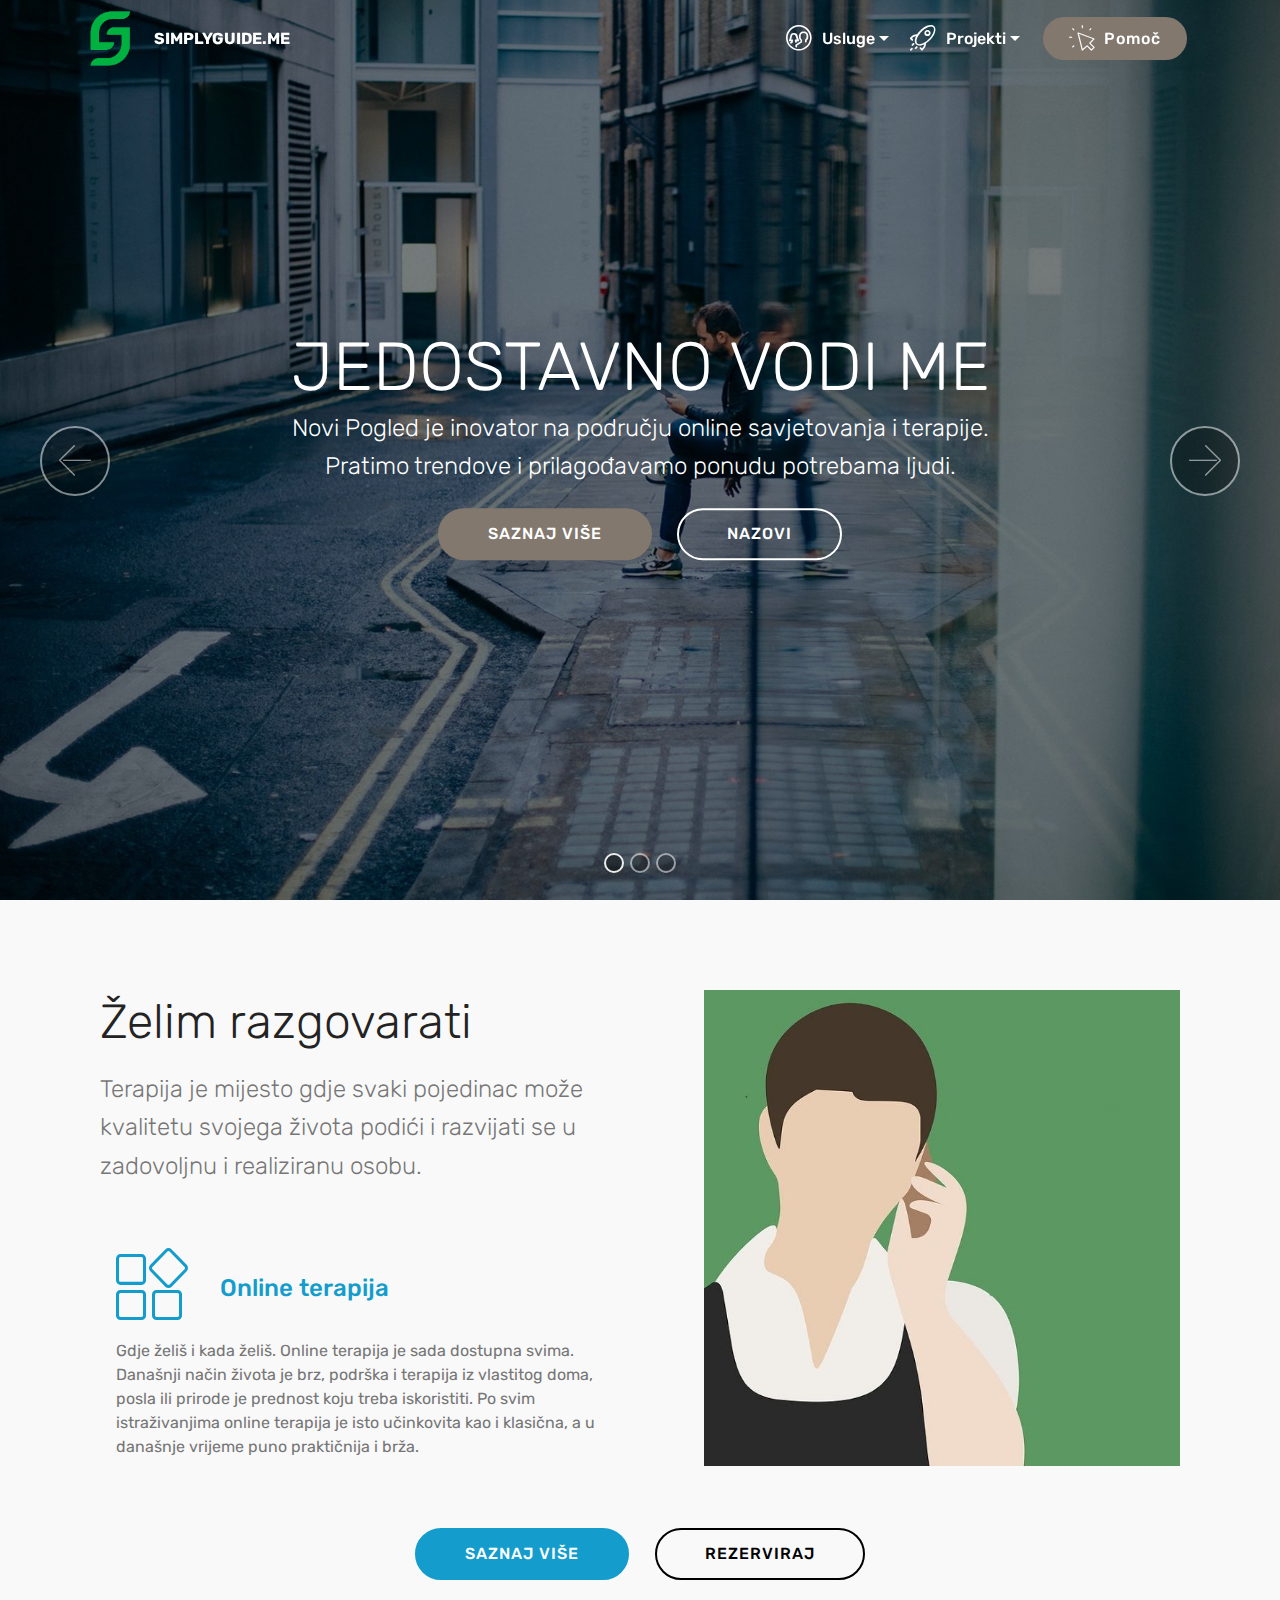
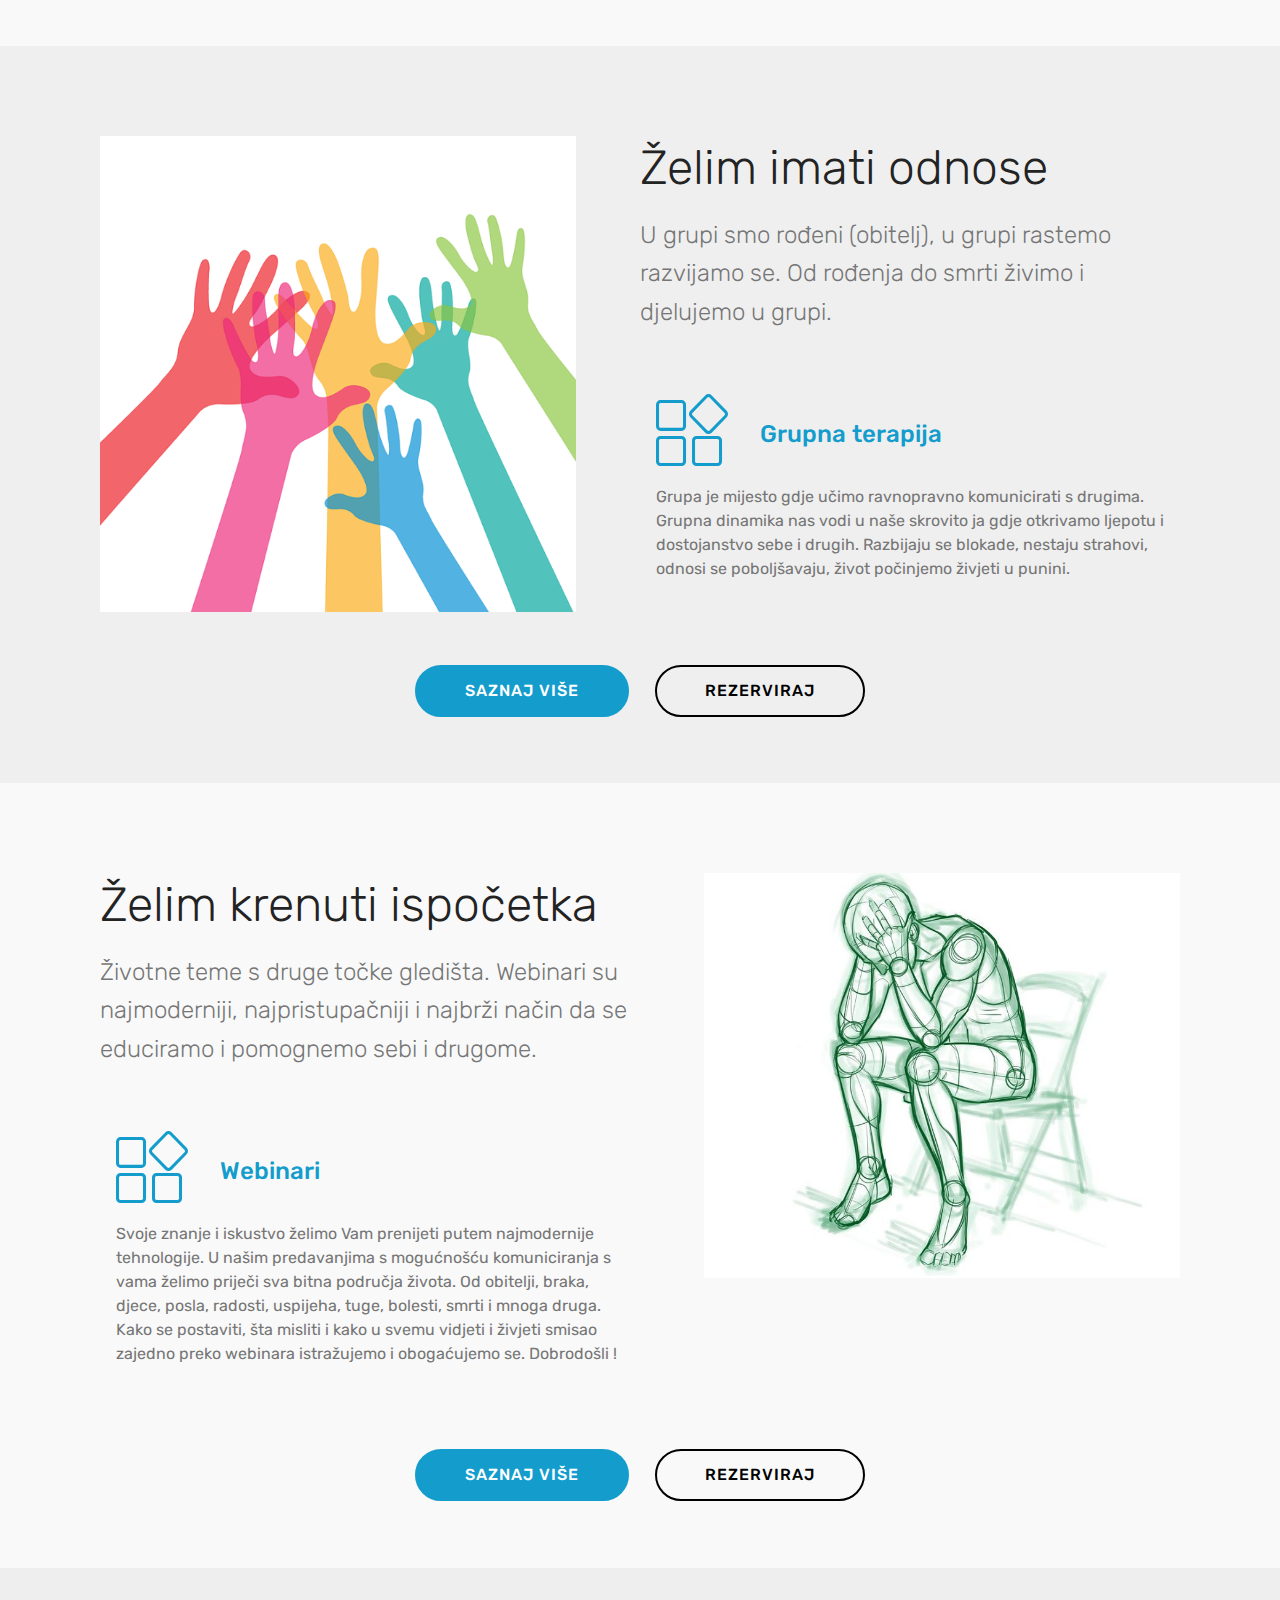
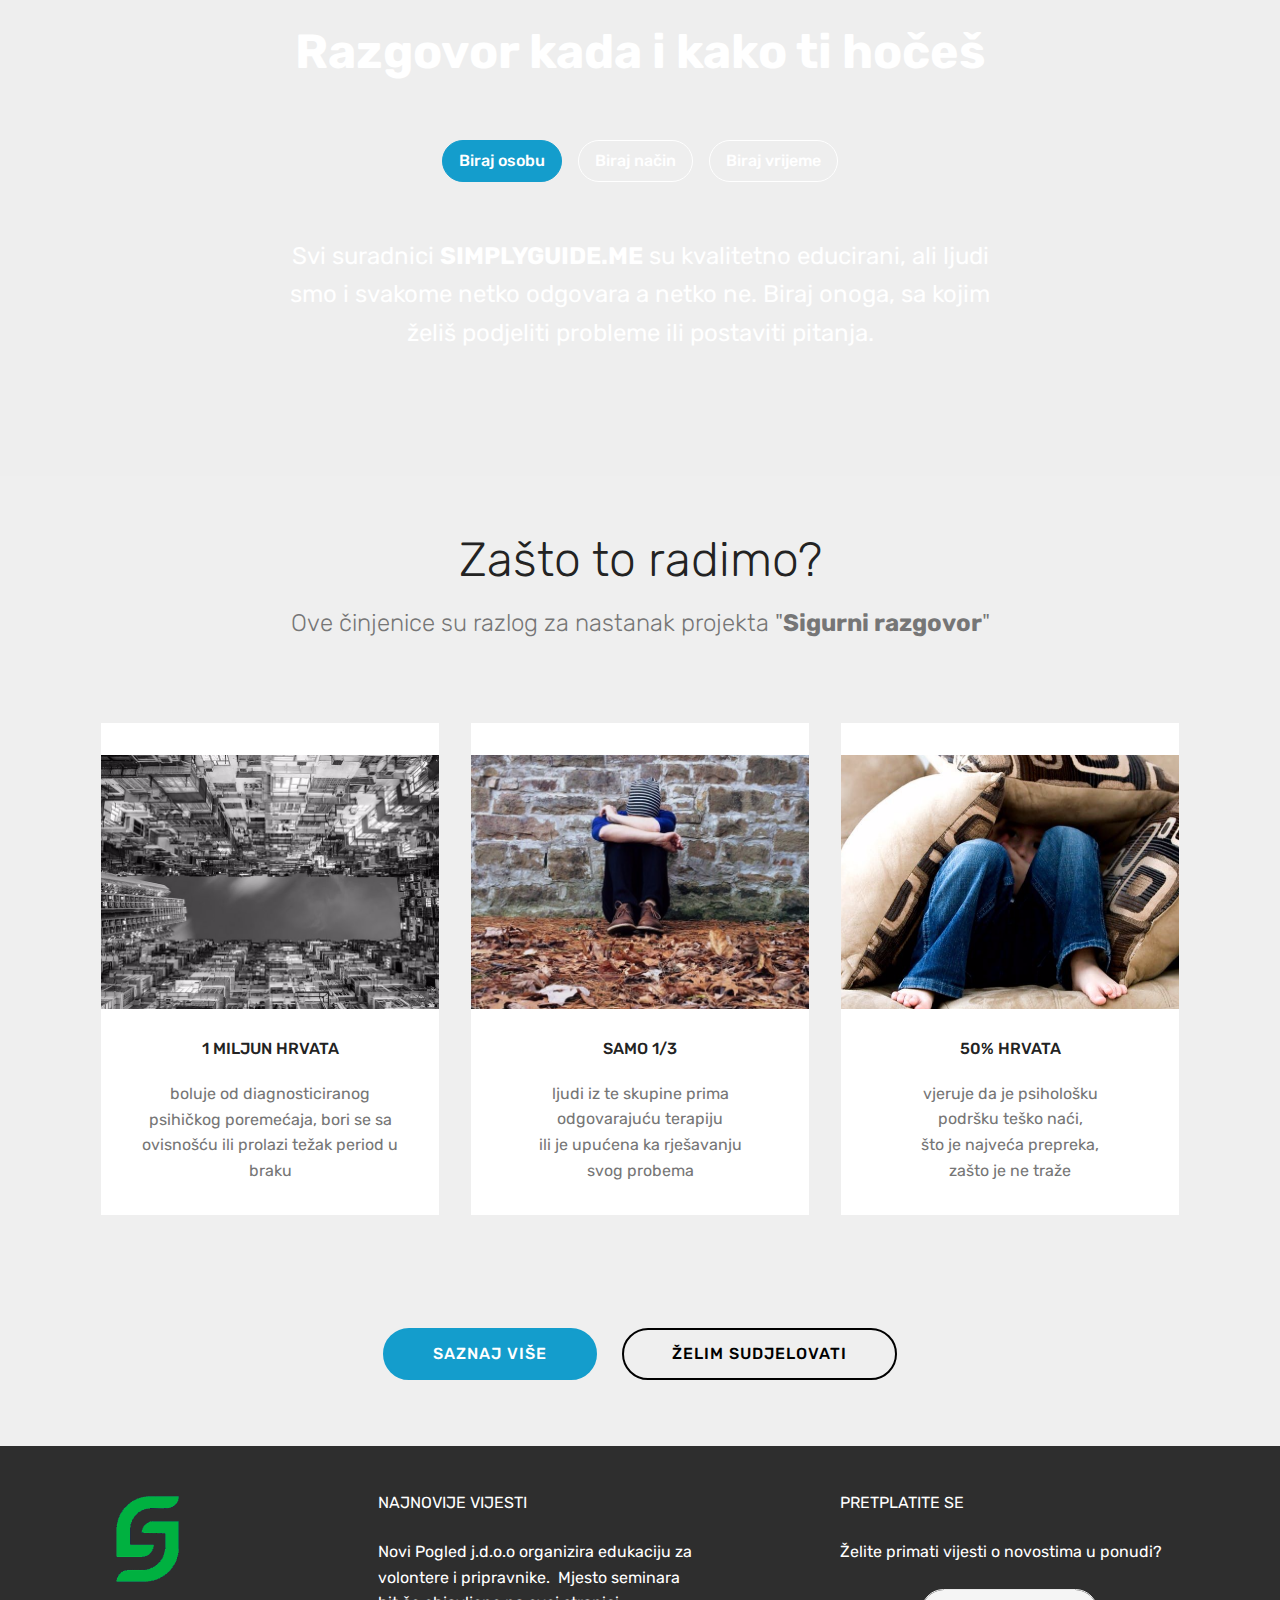
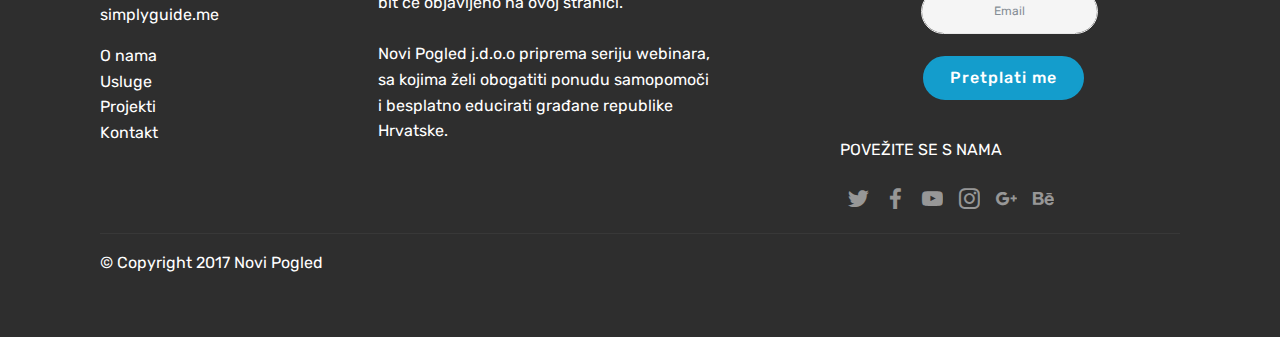
==== commit 5ecb60f4: "create github pages" ====
--- a/index.html
+++ b/index.html
@@ -24,7 +24,7 @@
   
 </head>
 <body>
-<section class="menu cid-qAXVScy5Ul" once="menu" id="menu1-2" data-rv-view="463">
+<section class="menu cid-qAXVScy5Ul" once="menu" id="menu1-2" data-rv-view="187">
 
     
 
@@ -50,8 +50,8 @@
         </div>
         <div class="collapse navbar-collapse" id="navbarSupportedContent">
             <ul class="navbar-nav nav-dropdown" data-app-modern-menu="true"><li class="nav-item dropdown open">
-                    <a class="nav-link link text-white dropdown-toggle display-4" href="page1.html" data-toggle="dropdown-submenu" aria-expanded="true"><span class="mbrib-users mbr-iconfont mbr-iconfont-btn"></span>
-                        Usluge</a><div class="dropdown-menu"><div class="dropdown open"><a class="text-white dropdown-item dropdown-toggle display-4" href="page1.html" data-toggle="dropdown-submenu" aria-expanded="true">Online terapija<br>Klasična terapija<br>Grupna terapija</a><div class="dropdown-menu dropdown-submenu"><a class="text-white dropdown-item display-4" href="page1.html">Psihoterapija<br>Geštalt terapija<br>Terapija igrom</a></div></div></div>
+                    <a class="nav-link link text-white dropdown-toggle display-4" href="usluge.html#features11-q" data-toggle="dropdown-submenu" aria-expanded="true"><span class="mbrib-users mbr-iconfont mbr-iconfont-btn"></span>
+                        Usluge</a><div class="dropdown-menu"><a class="text-white dropdown-item display-4" href="usluge.html#features11-q" aria-expanded="true">Online terapija<br></a><a class="text-white dropdown-item display-4" href="usluge.html#features11-s" aria-expanded="true">Klasična terapija<br></a><a class="text-white dropdown-item display-4" href="usluge.html#features11-t" aria-expanded="true">Grupna terapija<br></a><a class="text-white dropdown-item display-4" href="usluge.html#content5-w" aria-expanded="true">Webinari<br></a></div>
                 </li>
                 <li class="nav-item dropdown">
                     <a class="nav-link link text-white dropdown-toggle display-4" href="page2.html" data-toggle="dropdown-submenu" aria-expanded="false"><span class="mbrib-rocket mbr-iconfont mbr-iconfont-btn"></span>
@@ -63,7 +63,7 @@
     </nav>
 </section>
 
-<section class="engine"><a href="https://mobirise.co/k">bootstrap template</a></section><section class="carousel slide cid-qAXMvgN4Mw" data-interval="false" id="slider1-1" data-rv-view="465">
+<section class="engine"><a href="https://mobirise.co/o">bootstrap button</a></section><section class="carousel slide cid-qAXMvgN4Mw" data-interval="false" id="slider1-1" data-rv-view="189">
 
     
 
@@ -71,7 +71,7 @@
 
 </section>
 
-<section class="features11 cid-qAYolWRcLG" id="features11-3" data-rv-view="477">
+<section class="features11 cid-qAYolWRcLG" id="features11-3" data-rv-view="201">
 
     
 
@@ -117,7 +117,21 @@
     </div>          
 </section>
 
-<section class="features11 cid-qAYoveXhPT" id="features11-4" data-rv-view="480">
+<section class="mbr-section content8 cid-qB652bxGzB" id="content8-1d" data-rv-view="204">
+
+    
+
+    <div class="container">
+        <div class="media-container-row title">
+            <div class="col-12 col-md-8">
+                <div class="mbr-section-btn align-center"><a class="btn btn-primary display-4" href="usluge.html#features11-q">SAZNAJ VIŠE</a>
+                    <a class="btn btn-black-outline display-4" href="https://mobirise.com">REZERVIRAJ</a></div>
+            </div>
+        </div>
+    </div>
+</section>
+
+<section class="features11 cid-qAYoveXhPT" id="features11-4" data-rv-view="205">
 
     
 
@@ -165,7 +179,21 @@
     </div>          
 </section>
 
-<section class="features11 cid-qAYoyVyz1J" id="features11-5" data-rv-view="483">
+<section class="mbr-section content8 cid-qB65NlFnpq" id="content8-1e" data-rv-view="208">
+
+    
+
+    <div class="container">
+        <div class="media-container-row title">
+            <div class="col-12 col-md-8">
+                <div class="mbr-section-btn align-center"><a class="btn btn-primary display-4" href="https://mobirise.com">SAZNAJ VIŠE</a>
+                    <a class="btn btn-black-outline display-4" href="https://mobirise.com">REZERVIRAJ</a></div>
+            </div>
+        </div>
+    </div>
+</section>
+
+<section class="features11 cid-qAYoyVyz1J" id="features11-5" data-rv-view="209">
 
     
 
@@ -210,7 +238,21 @@
     </div>          
 </section>
 
-<section class="tabs1 cid-qAYuFYxfHG mbr-parallax-background" id="tabs1-6" data-rv-view="486">
+<section class="mbr-section content8 cid-qB66ahwwnE" id="content8-1f" data-rv-view="212">
+
+    
+
+    <div class="container">
+        <div class="media-container-row title">
+            <div class="col-12 col-md-8">
+                <div class="mbr-section-btn align-center"><a class="btn btn-primary display-4" href="https://mobirise.com">SAZNAJ VIŠE</a>
+                    <a class="btn btn-black-outline display-4" href="https://mobirise.com">REZERVIRAJ</a></div>
+            </div>
+        </div>
+    </div>
+</section>
+
+<section class="tabs1 cid-qAYuFYxfHG mbr-parallax-background" id="tabs1-6" data-rv-view="213">
 
     
 
@@ -261,7 +303,7 @@
     </div>
 </section>
 
-<section class="mbr-section content4 cid-qB5pjZQyq2" id="content4-j" data-rv-view="489">
+<section class="mbr-section content4 cid-qB5pjZQyq2" id="content4-j" data-rv-view="216">
 
     
 
@@ -276,7 +318,7 @@
     </div>
 </section>
 
-<section class="features3 cid-qB5oroRswb" id="features3-i" data-rv-view="491">
+<section class="features3 cid-qB5oroRswb" id="features3-i" data-rv-view="218">
 
     
 
@@ -332,7 +374,21 @@
     </div>
 </section>
 
-<section class="footer4 cid-qAYuV22Q82" id="footer4-8" data-rv-view="494">
+<section class="mbr-section content8 cid-qB66vxwH7z" id="content8-1g" data-rv-view="221">
+
+    
+
+    <div class="container">
+        <div class="media-container-row title">
+            <div class="col-12 col-md-8">
+                <div class="mbr-section-btn align-center"><a class="btn btn-primary display-4" href="https://mobirise.com">SAZNAJ VIŠE</a>
+                    <a class="btn btn-black-outline display-4" href="https://mobirise.com">ŽELIM SUDJELOVATI</a></div>
+            </div>
+        </div>
+    </div>
+</section>
+
+<section class="footer4 cid-qAYuV22Q82" id="footer4-8" data-rv-view="222">
 
     
 
@@ -367,7 +423,7 @@
                     </div>
 
                     <form class="form-inline" action="https://mobirise.com/" method="post" data-form-title="Mobirise Form">
-                        <input type="hidden" value="YczwNSp0Oge/d+PKLREcWaut9qtmqM2kZKTEwFp32JK7mdMlb6kvBp0A0LctDlzySGigmhZU5uhDK8CDcGbeL1lXiM5kYurGDwMf7CXz+PsFV5KSKZwn1q8+qz1l3AT+" data-form-email="true">
+                        <input type="hidden" value="bs9QvCwcU1eWlA3IOqhvwWgsl0HMdj+4DigYMu1CUjisEybcxYrQqXfjN8h1d054UI0HPX8lD+vJmwbzrfWPnYj02GTNNt2b8PR2gHQPfaMw2RMHwSfPhssoedQRBps6" data-form-email="true">
                         <div class="form-group">
                             <input type="email" class="form-control input-sm input-inverse my-2" name="email" required="" data-form-field="Email" placeholder="Email" id="email-footer4-8">
                         </div>
--- a/assets/mobirise/css/mbr-additional.css
+++ b/assets/mobirise/css/mbr-additional.css
@@ -1953,7 +1953,7 @@
 }
 .cid-qAYolWRcLG {
   padding-top: 90px;
-  padding-bottom: 90px;
+  padding-bottom: 30px;
   background-color: #f9f9f9;
 }
 .cid-qAYolWRcLG h2 {
@@ -2026,9 +2026,14 @@
 .cid-qAYolWRcLG H4 {
   color: #149dcc;
 }
+.cid-qB652bxGzB {
+  padding-top: 0px;
+  padding-bottom: 60px;
+  background-color: #f9f9f9;
+}
 .cid-qAYoveXhPT {
   padding-top: 90px;
-  padding-bottom: 90px;
+  padding-bottom: 45px;
   background-color: #efefef;
 }
 .cid-qAYoveXhPT h2 {
@@ -2089,9 +2094,14 @@
 .cid-qAYoveXhPT H4 {
   color: #149dcc;
 }
+.cid-qB65NlFnpq {
+  padding-top: 0px;
+  padding-bottom: 60px;
+  background-color: #efefef;
+}
 .cid-qAYoyVyz1J {
   padding-top: 90px;
-  padding-bottom: 90px;
+  padding-bottom: 45px;
   background-color: #f9f9f9;
 }
 .cid-qAYoyVyz1J h2 {
@@ -2164,6 +2174,11 @@
 .cid-qAYoyVyz1J H4 {
   color: #149dcc;
 }
+.cid-qB66ahwwnE {
+  padding-top: 0px;
+  padding-bottom: 60px;
+  background-color: #f9f9f9;
+}
 .cid-qAYuFYxfHG {
   padding-top: 60px;
   padding-bottom: 60px;
@@ -2265,6 +2280,11 @@
 }
 .cid-qB5oroRswb .card-title {
   text-align: center;
+}
+.cid-qB66vxwH7z {
+  padding-top: 0px;
+  padding-bottom: 60px;
+  background-color: #efefef;
 }
 .cid-qAYuV22Q82 {
   padding-top: 45px;
@@ -2894,7 +2914,7 @@
 }
 .cid-qB5TbGBYlX {
   padding-top: 90px;
-  padding-bottom: 90px;
+  padding-bottom: 60px;
   background-color: #f9f9f9;
 }
 .cid-qB5TbGBYlX h2 {
@@ -2952,9 +2972,14 @@
     font-size: 40px !important;
   }
 }
+.cid-qB5YH3v7PZ {
+  padding-top: 0px;
+  padding-bottom: 60px;
+  background-color: #f9f9f9;
+}
 .cid-qB5TO86rT8 {
   padding-top: 90px;
-  padding-bottom: 90px;
+  padding-bottom: 45px;
   background-color: #ffffff;
 }
 .cid-qB5TO86rT8 h2 {
@@ -3024,6 +3049,11 @@
     font-size: 40px !important;
   }
 }
+.cid-qB5YW965Sx {
+  padding-top: 0px;
+  padding-bottom: 60px;
+  background-color: #ffffff;
+}
 .cid-qB5UwhZcYM {
   padding-top: 60px;
   padding-bottom: 60px;
@@ -3099,6 +3129,108 @@
   .cid-qB5S6dB8Tf .block-content .card {
     flex-basis: 100%;
     -webkit-flex-basis: 100%;
+  }
+}
+.cid-qB5YtzRlBM {
+  padding-top: 45px;
+  padding-bottom: 45px;
+  background-color: #2e2e2e;
+}
+@media (max-width: 767px) {
+  .cid-qB5YtzRlBM .content {
+    text-align: center;
+  }
+  .cid-qB5YtzRlBM .content > div:not(:last-child) {
+    margin-bottom: 2rem;
+  }
+}
+.cid-qB5YtzRlBM .img-logo img {
+  height: 6rem;
+}
+.cid-qB5YtzRlBM [type="email"] {
+  font-size: .75rem;
+  margin-bottom: 5px;
+  text-align: center;
+  min-width: 150px;
+}
+.cid-qB5YtzRlBM .input-group-btn {
+  display: inline-block;
+}
+.cid-qB5YtzRlBM .input-group-btn a.btn {
+  margin: 0 !important;
+}
+.cid-qB5YtzRlBM .input-group {
+  -webkit-flex-wrap: wrap;
+  flex-wrap: wrap;
+  justify-content: center;
+}
+.cid-qB5YtzRlBM [type="submit"] {
+  padding: .75rem 1.5625rem !important;
+  margin-left: .625rem;
+  text-transform: none;
+}
+.cid-qB5YtzRlBM .social-list {
+  padding-left: 0;
+  margin-bottom: 0;
+  list-style: none;
+  display: flex;
+  flex-wrap: wrap;
+}
+.cid-qB5YtzRlBM .social-list .mbr-iconfont-social {
+  font-size: 1.3rem;
+  color: #fff;
+}
+.cid-qB5YtzRlBM .social-list .soc-item {
+  margin: 0 .5rem;
+}
+.cid-qB5YtzRlBM .social-list a {
+  margin: 0;
+  opacity: .5;
+  -webkit-transition: .2s linear;
+  transition: .2s linear;
+}
+.cid-qB5YtzRlBM .social-list a:hover {
+  opacity: 1;
+}
+@media (max-width: 767px) {
+  .cid-qB5YtzRlBM .social-list {
+    justify-content: center;
+    -webkit-justify-content: center;
+  }
+}
+@media (max-width: 767px) {
+  .cid-qB5YtzRlBM .footer-lower .copyright {
+    margin-bottom: 1rem;
+    text-align: center;
+  }
+}
+.cid-qB5YtzRlBM .footer-lower hr {
+  margin: 1rem 0;
+  border-color: #fff;
+  opacity: .05;
+}
+.cid-qB5YtzRlBM form .input-group input.form-control,
+.cid-qB5YtzRlBM form .input-group-btn .btn {
+  border-top-right-radius: 3px;
+  border-bottom-right-radius: 3px;
+  border-top-left-radius: 3px;
+  border-bottom-left-radius: 3px;
+}
+.cid-qB5YtzRlBM .form-inline {
+  justify-content: center;
+}
+.cid-qB5YtzRlBM .form-group {
+  margin: 0;
+}
+@media (max-width: 767px) {
+  .cid-qB5YtzRlBM .foot-logo {
+    text-align: center !important;
+  }
+  .cid-qB5YtzRlBM .foot-title {
+    text-align: center !important;
+  }
+  .cid-qB5YtzRlBM .mbr-text {
+    text-align: center !important;
   }
 }
 .cid-qB4kJFdnmG {
